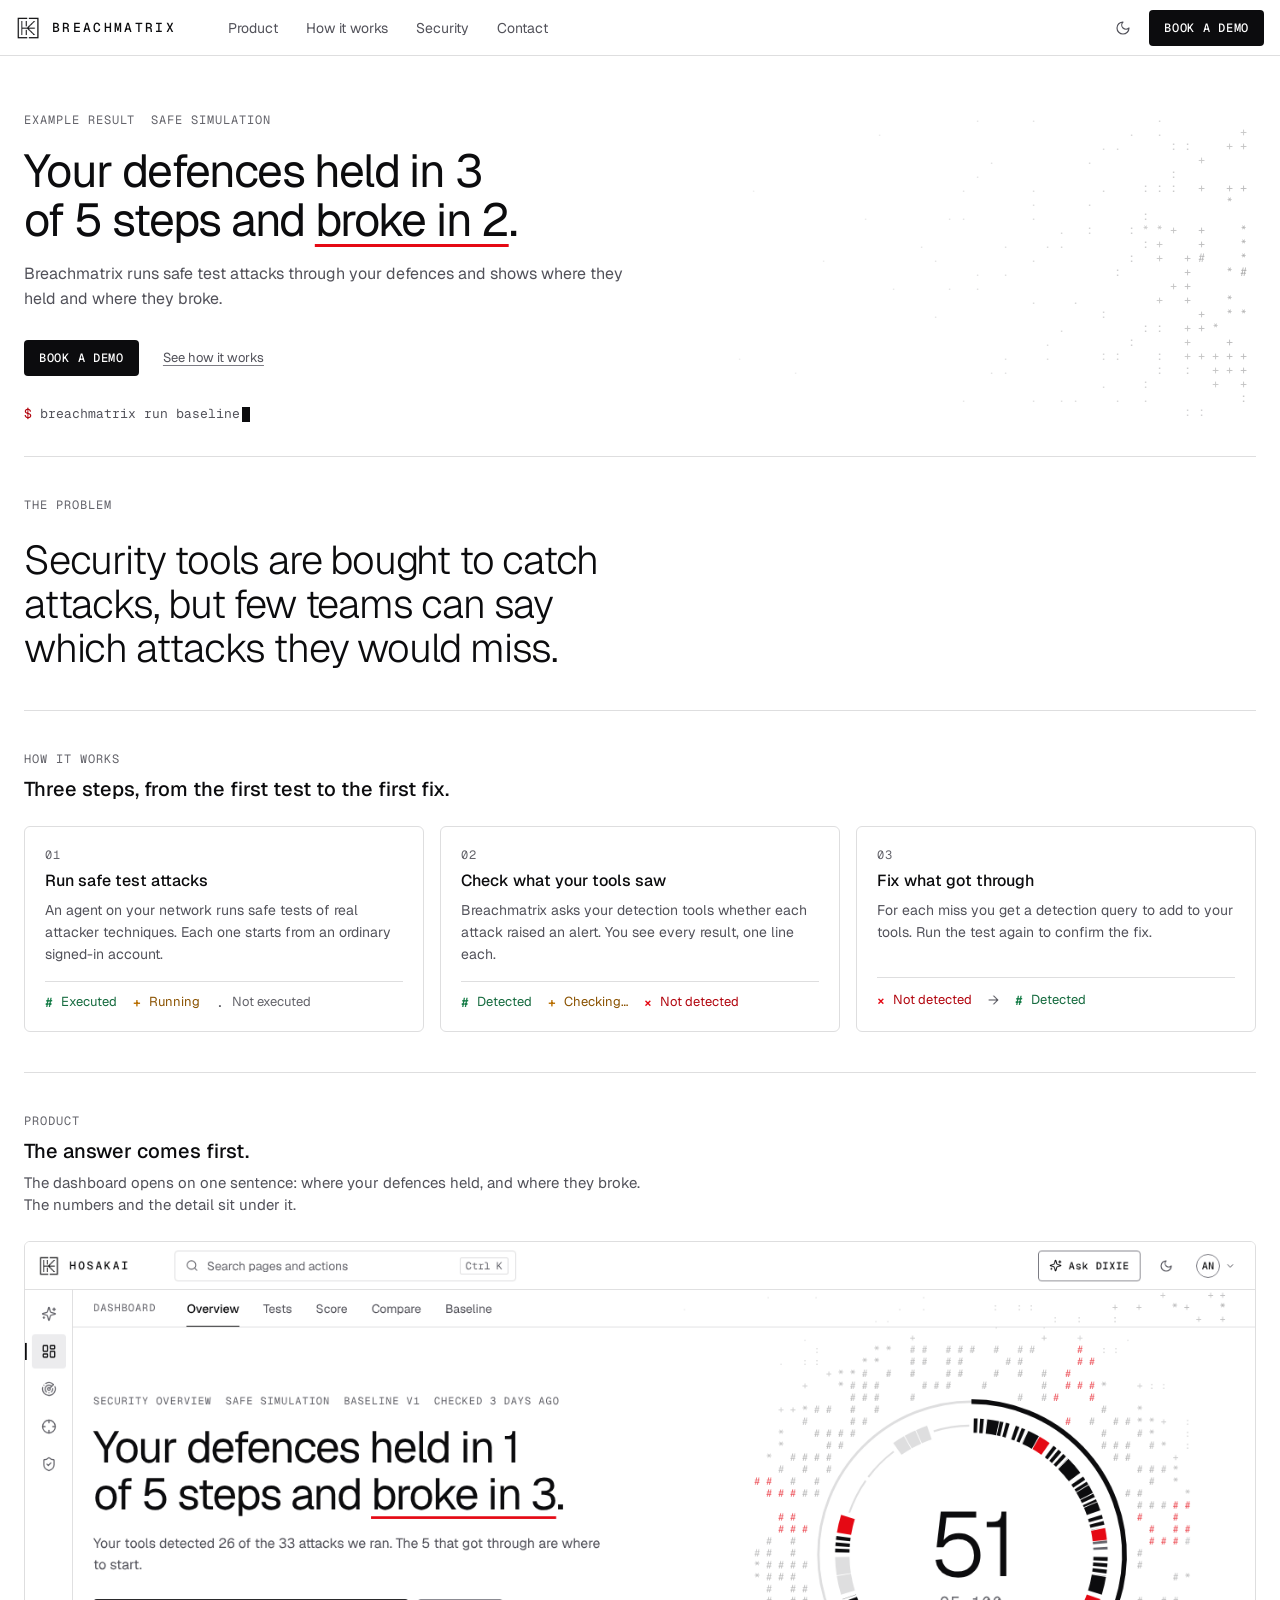
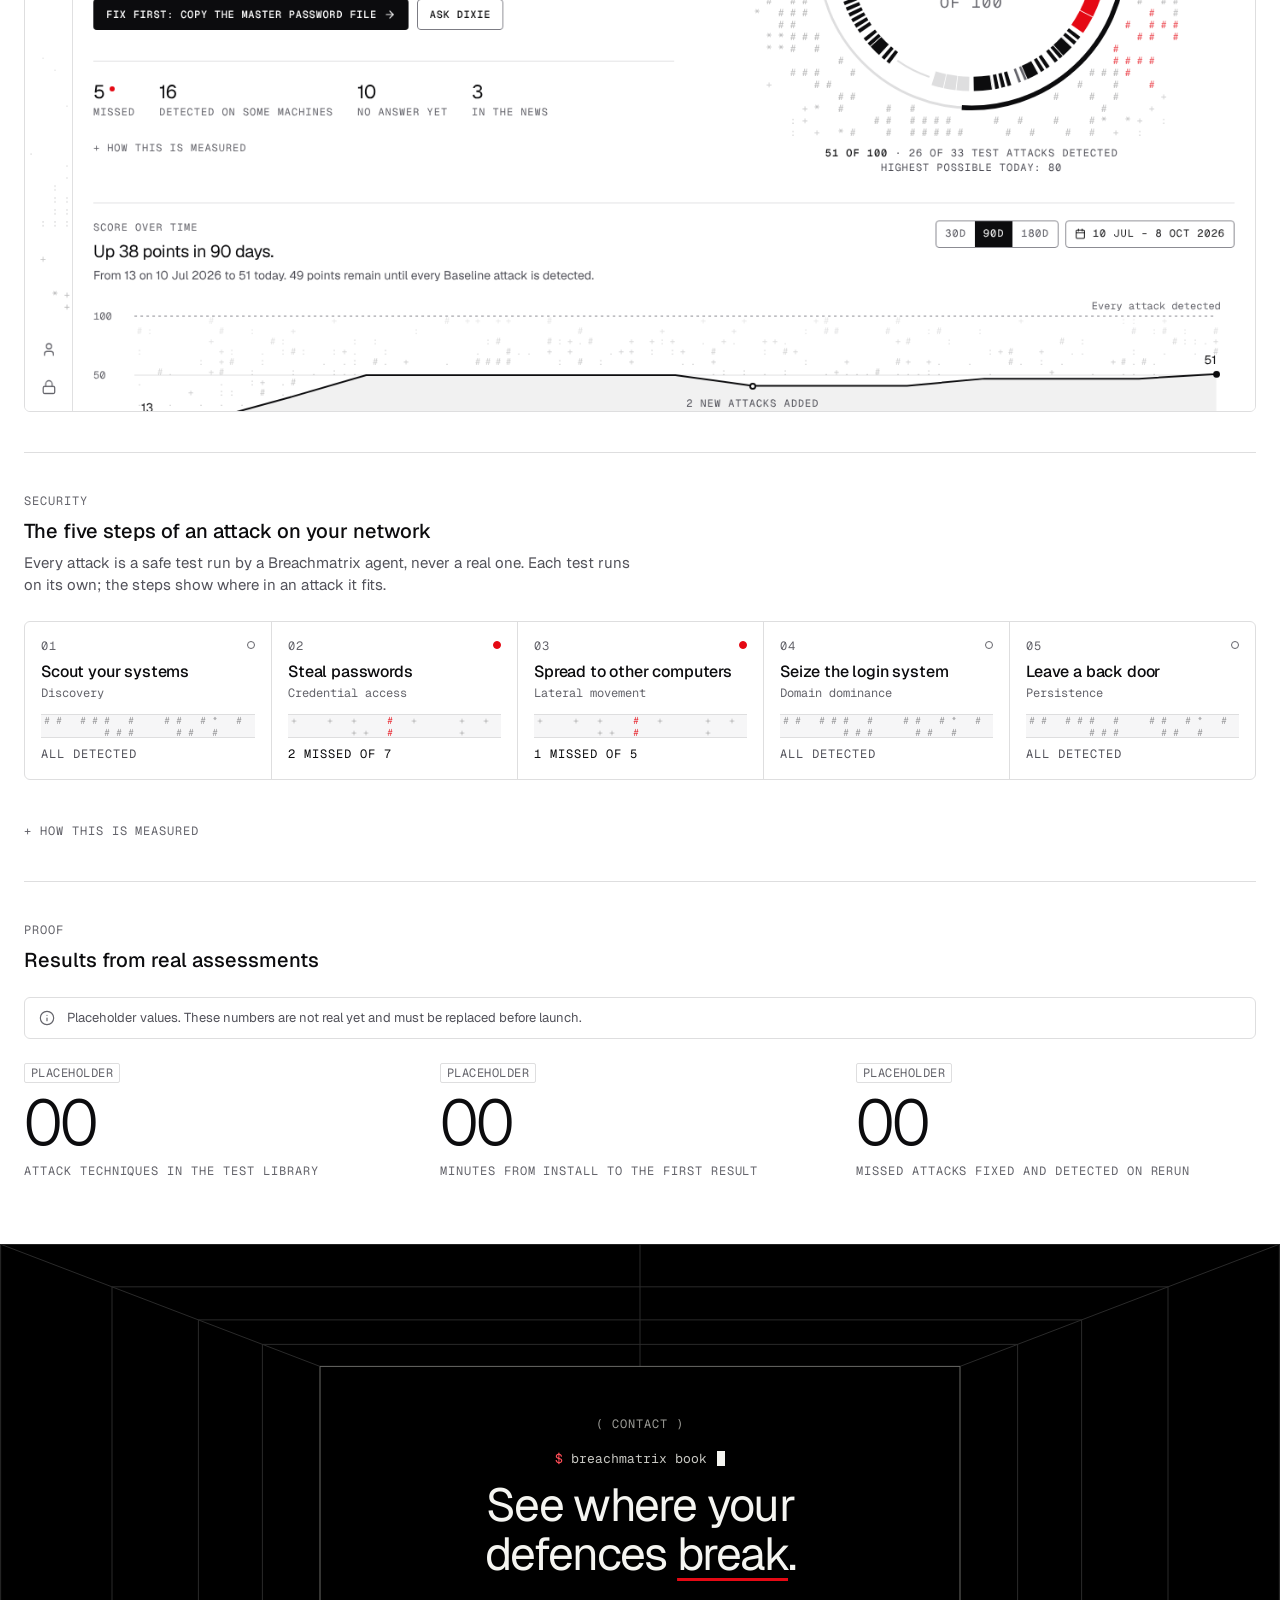
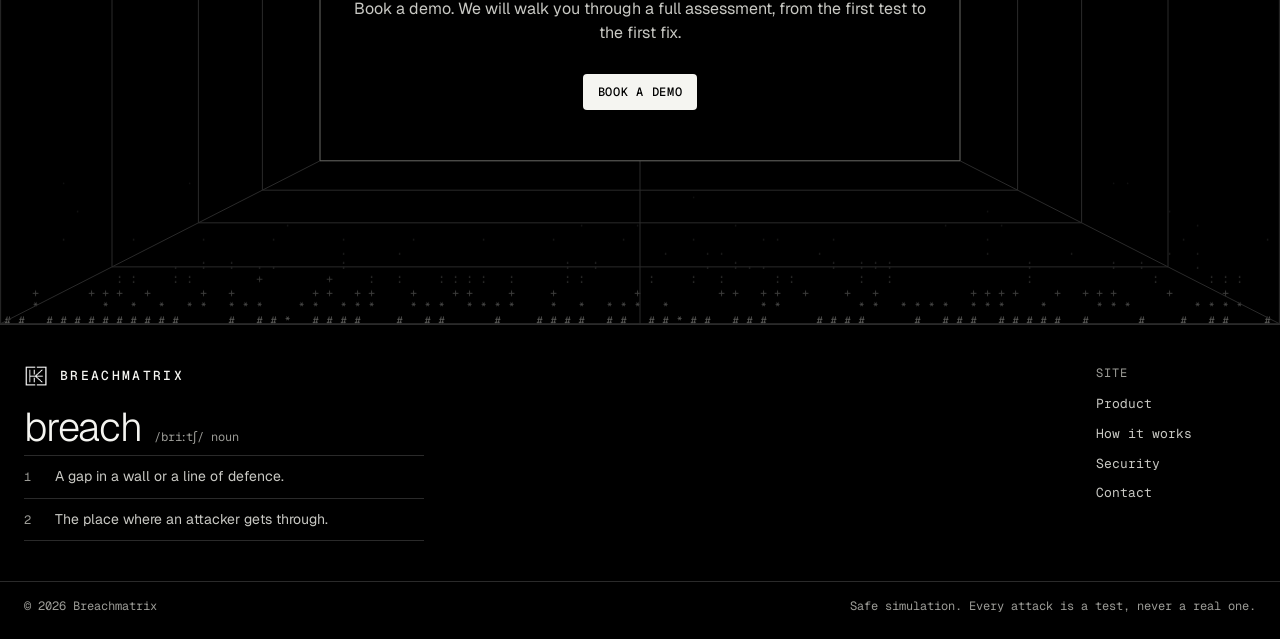
==== site/index.html @ 620729a9 "Rebuild the closing call to action as a corridor scene After memorable.sh: a black closing scene in " ====
<!doctype html>
<!--
  Breachmatrix public home page. Built from the HOSAKAI ice design system
  (.claude/skills/hosakai-ice-design). Every class comes from ./css; the
  public-site glue lives in css/site.css. Run the checker after any change:
    python3 .claude/skills/hosakai-ice-design/scripts/check_design.py site

  Load order: base -> tokens -> components -> shell -> ice-kit -> patterns -> site.
-->
<html lang="en" class="light">
<head>
  <meta charset="utf-8" />
  <meta name="viewport" content="width=device-width, initial-scale=1" />
  <title>Breachmatrix · See where your defences break</title>
  <meta name="description" content="Breachmatrix runs safe test attacks through your defences and shows where they held and where they broke. For security teams and CISOs." />
  <!-- TODO: once the full domain is confirmed, make og:image absolute and add og:url and a canonical link. -->
  <meta property="og:type" content="website" />
  <meta property="og:site_name" content="Breachmatrix" />
  <meta property="og:title" content="Breachmatrix · See where your defences break" />
  <meta property="og:description" content="Safe test attacks through your defences. See where they held and where they broke." />
  <meta property="og:image" content="img/og.png" />
  <meta property="og:image:width" content="1200" />
  <meta property="og:image:height" content="630" />
  <meta property="og:image:alt" content="Your defences held in 3 of 5 steps and broke in 2." />
  <meta name="twitter:card" content="summary_large_image" />
  <link rel="icon" type="image/png" href="brand/hosakai-monogram-black.png" media="(prefers-color-scheme: light)" />
  <link rel="icon" type="image/png" href="brand/hosakai-monogram-white.png" media="(prefers-color-scheme: dark)" />
  <script>
    /* Set the saved theme before first paint, so dark visitors see no flash. */
    try { if (localStorage.getItem("theme-preference") === "dark") document.documentElement.className = "dark"; } catch (e) { /* storage may be blocked */ }
  </script>
  <link rel="preconnect" href="https://fonts.googleapis.com" />
  <link rel="preconnect" href="https://fonts.gstatic.com" crossorigin />
  <link href="https://fonts.googleapis.com/css2?family=Geist:wght@300;400;500;600&family=Geist+Mono:wght@400;500&display=swap" rel="stylesheet" />
  <link rel="stylesheet" href="css/base.css" />
  <link rel="stylesheet" href="css/tokens.css" />
  <link rel="stylesheet" href="css/components.css" />
  <link rel="stylesheet" href="css/shell.css" />
  <link rel="stylesheet" href="css/ice-kit.css" />
  <link rel="stylesheet" href="css/patterns.css" />
  <link rel="stylesheet" href="css/site.css" />
</head>
<body id="top">
<a class="ds-btn ds-btn--secondary site-skip" href="#main">Skip to content</a>

<!-- ── Top bar (56px): monogram, 4 links, theme switch, the one primary button. ── -->
<header class="shell-header site-bar">
  <a href="#top" class="shell-brand" aria-label="Breachmatrix, back to top">
    <img class="site-light" src="brand/hosakai-monogram-black.png" alt="" width="24" height="24" />
    <img class="site-dark" src="brand/hosakai-monogram-white.png" alt="" width="24" height="24" />
    <span class="shell-brand__word">BREACHMATRIX</span>
  </a>
  <nav class="site-nav" aria-label="Main">
    <ul>
      <li><a class="shell-tabs__link" href="#product">Product</a></li>
      <li><a class="shell-tabs__link" href="#how">How it works</a></li>
      <li><a class="shell-tabs__link" href="#security">Security</a></li>
      <li><a class="shell-tabs__link" href="#contact">Contact</a></li>
    </ul>
  </nav>
  <div class="shell-header__spacer"></div>
  <div class="site-bar__end">
    <button type="button" class="shell-icon-btn site-theme" id="theme-toggle" aria-label="Switch to dark theme">
      <i data-lucide="moon" width="16" height="16" stroke-width="1.75"></i>
      <i data-lucide="sun" width="16" height="16" stroke-width="1.75"></i>
    </button>
    <a class="ds-btn ds-btn--primary" href="#contact">Book a demo</a>
  </div>
</header>

<main id="main" class="app-route-stage" tabindex="-1">
<div class="site-page">

  <!-- 1. Hero. Left: eyebrow, the answer, lede, actions, typed prompt. Right: ice in empty space. -->
  <section class="ice-hero" aria-labelledby="hero-title">
    <div>
      <p class="ds-label ice-eyebrow"><span>Example result</span><span>Safe simulation</span></p>
      <h1 class="ice-h1" id="hero-title">Your defences held in 3 of 5 steps and <em>broke in 2</em>.</h1>
      <p class="ice-lede">Breachmatrix runs safe test attacks through your defences and shows where they held and where they broke.</p>
      <div class="ice-actions site-hero__actions">
        <a class="ds-btn ds-btn--primary" href="#contact">Book a demo</a>
        <a class="hk-link" href="#how">See how it works</a>
      </div>
      <p class="site-hero__prompt" data-prompt="breachmatrix run baseline"></p>
    </div>
    <div class="site-hero__ice">
      <canvas aria-hidden="true" class="ice-patch" data-ice="drift" data-ice-amount="0.9"></canvas>
    </div>
  </section>

  <!-- 2. The problem, in one sentence. -->
  <section class="site-section" aria-labelledby="problem-title">
    <p class="ds-label">The problem</p>
    <h2 class="site-display" id="problem-title">Security tools are bought to catch attacks, but few teams can say which attacks they would miss.</h2>
  </section>

  <!-- 3. How it works: three numbered steps, each with a status line in the app's words. -->
  <section class="site-section" id="how" aria-labelledby="how-title">
    <div class="site-section__head">
      <p class="ds-label">How it works</p>
      <h2 class="site-h2" id="how-title">Three steps, from the first test to the first fix.</h2>
    </div>
    <ol class="site-steps">
      <li class="ds-panel site-step">
        <p class="ds-label">01</p>
        <h3 class="site-step__title">Run safe test attacks</h3>
        <p class="site-step__body">An agent on your network runs safe tests of real attacker techniques. Each one starts from an ordinary signed-in account.</p>
        <p class="site-step__status">
          <span class="hk-status is-ok">Executed</span>
          <span class="hk-status is-run is-pulse">Running</span>
          <span class="hk-status is-idle">Not executed</span>
        </p>
      </li>
      <li class="ds-panel site-step">
        <p class="ds-label">02</p>
        <h3 class="site-step__title">Check what your tools saw</h3>
        <p class="site-step__body">Breachmatrix asks your detection tools whether each attack raised an alert. You see every result, one line each.</p>
        <p class="site-step__status">
          <span class="hk-status is-ok">Detected</span>
          <span class="hk-status is-run is-pulse">Checking…</span>
          <span class="hk-status is-bad">Not detected</span>
        </p>
      </li>
      <li class="ds-panel site-step">
        <p class="ds-label">03</p>
        <h3 class="site-step__title">Fix what got through</h3>
        <p class="site-step__body">For each miss you get a detection query to add to your tools. Run the test again to confirm the fix.</p>
        <p class="site-step__status">
          <span class="hk-status is-bad">Not detected</span>
          <span class="site-step__arrow" aria-hidden="true">→</span>
          <span class="ds-sr-only">then, after the fix,</span>
          <span class="hk-status is-ok">Detected</span>
        </p>
      </li>
    </ol>
  </section>

  <!-- 4. The product, in a bordered panel. The screenshot follows the theme. -->
  <section class="site-section" id="product" aria-labelledby="product-title">
    <div class="site-section__head">
      <p class="ds-label">Product</p>
      <h2 class="site-h2" id="product-title">The answer comes first.</h2>
      <p class="site-lede">The dashboard opens on one sentence: where your defences held, and where they broke. The numbers and the detail sit under it.</p>
    </div>
    <figure class="hk-panel site-shot">
      <img class="site-light" src="img/dashboard-light.png" width="1440" height="900" loading="lazy" alt="The Breachmatrix dashboard. It reads: your defences held in 1 of 5 steps and broke in 3. Your tools detected 26 of the 33 attacks we ran. A dial shows a score of 51 of 100." />
      <img class="site-dark" src="img/dashboard-dark.png" width="1440" height="900" loading="lazy" alt="The Breachmatrix dashboard. It reads: your defences held in 1 of 5 steps and broke in 3. Your tools detected 26 of the 33 attacks we ran. A dial shows a score of 51 of 100." />
    </figure>
  </section>

  <!-- 5. The five steps of an attack, each as an ice band: dense where it held, a red gap where it broke. -->
  <section class="site-section" id="security" aria-labelledby="steps-title">
    <div class="site-section__head">
      <p class="ds-label">Security</p>
      <h2 class="site-h2" id="steps-title">The five steps of an attack on your network</h2>
      <p class="site-lede">Every attack is a safe test run by a Breachmatrix agent, never a real one. Each test runs on its own; the steps show where in an attack it fits.</p>
    </div>
    <ol class="ice-steps" aria-label="The five steps of an attack">
      <li class="ice-step">
        <span class="ice-step-n ds-label">01<i aria-hidden="true"></i></span>
        <span class="ice-step-name">Scout your systems</span>
        <span class="ice-step-tech ds-id">Discovery</span>
        <span class="ice-band site-band" aria-hidden="true" data-ice-band="held"><canvas aria-hidden="true" class="ice-patch"></canvas></span>
        <span class="ice-step-state ds-label">All detected</span>
      </li>
      <li class="ice-step is-breach">
        <span class="ice-step-n ds-label">02<i aria-hidden="true"></i></span>
        <span class="ice-step-name">Steal passwords</span>
        <span class="ice-step-tech ds-id">Credential access</span>
        <span class="ice-band site-band" aria-hidden="true" data-ice-band="broken"><canvas aria-hidden="true" class="ice-patch"></canvas></span>
        <span class="ice-step-state ds-label">2 missed of 7</span>
      </li>
      <li class="ice-step is-breach">
        <span class="ice-step-n ds-label">03<i aria-hidden="true"></i></span>
        <span class="ice-step-name">Spread to other computers</span>
        <span class="ice-step-tech ds-id">Lateral movement</span>
        <span class="ice-band site-band" aria-hidden="true" data-ice-band="broken"><canvas aria-hidden="true" class="ice-patch"></canvas></span>
        <span class="ice-step-state ds-label">1 missed of 5</span>
      </li>
      <li class="ice-step">
        <span class="ice-step-n ds-label">04<i aria-hidden="true"></i></span>
        <span class="ice-step-name">Seize the login system</span>
        <span class="ice-step-tech ds-id">Domain dominance</span>
        <span class="ice-band site-band" aria-hidden="true" data-ice-band="held"><canvas aria-hidden="true" class="ice-patch"></canvas></span>
        <span class="ice-step-state ds-label">All detected</span>
      </li>
      <li class="ice-step">
        <span class="ice-step-n ds-label">05<i aria-hidden="true"></i></span>
        <span class="ice-step-name">Leave a back door</span>
        <span class="ice-step-tech ds-id">Persistence</span>
        <span class="ice-band site-band" aria-hidden="true" data-ice-band="held"><canvas aria-hidden="true" class="ice-patch"></canvas></span>
        <span class="ice-step-state ds-label">All detected</span>
      </li>
    </ol>
    <details class="ice-how">
      <summary class="ds-label">How this is measured</summary>
      <p>Each test starts from an ordinary signed-in account, so the question is whether your tools notice an attacker who is already inside. A step holds when every test in it raised an alert. An attacker only needs one unnoticed way through a step.</p>
    </details>
  </section>

  <!-- 6. Proof. PLACEHOLDER values only: replace each with an approved, sourced number before launch. -->
  <section class="site-section" aria-labelledby="proof-title">
    <div class="site-section__head">
      <p class="ds-label">Proof</p>
      <h2 class="site-h2" id="proof-title">Results from real assessments</h2>
    </div>
    <div class="hk-note"><i data-lucide="info" width="16" height="16"></i><span>Placeholder values. These numbers are not real yet and must be replaced before launch.</span></div>
    <div class="site-proof">
      <div class="site-proof__item">
        <span class="hk-tag">PLACEHOLDER</span>
        <p class="site-big">00</p>
        <p class="ds-label">Attack techniques in the test library</p>
      </div>
      <div class="site-proof__item">
        <span class="hk-tag">PLACEHOLDER</span>
        <p class="site-big">00</p>
        <p class="ds-label">Minutes from install to the first result</p>
      </div>
      <div class="site-proof__item">
        <span class="hk-tag">PLACEHOLDER</span>
        <p class="site-big">00</p>
        <p class="ds-label">Missed attacks fixed and detected on rerun</p>
      </div>
    </div>
  </section>

</div>

  <!-- 7. Final call to action: a closing scene, black in both themes (the sign-in brand
       panel's .hk-theme-dark scope). Hairlines draw a corridor to a door; the words sit
       in the door's empty space; ice rises along the floor, never behind text. -->
  <section class="hk-theme-dark site-close" id="contact" aria-labelledby="contact-title">
    <div class="site-close__floor"><canvas aria-hidden="true" class="ice-patch" data-ice="rise" data-ice-amount="1"></canvas></div>
    <svg class="site-close__lines" aria-hidden="true" focusable="false" viewBox="0 0 1000 1000" preserveAspectRatio="none">
      <g class="site-close__walls">
        <rect x="0.5" y="0.5" width="999" height="999" />
        <rect x="87.5" y="63" width="825" height="853" />
        <rect x="155" y="111.6" width="690" height="739.6" />
        <rect x="205" y="147.6" width="590" height="655.6" />
        <line x1="0" y1="0" x2="250" y2="180" />
        <line x1="1000" y1="0" x2="750" y2="180" />
        <line x1="0" y1="1000" x2="250" y2="760" />
        <line x1="1000" y1="1000" x2="750" y2="760" />
        <line x1="500" y1="0" x2="500" y2="180" />
        <line x1="500" y1="760" x2="500" y2="1000" />
      </g>
      <rect class="site-close__door" x="250" y="180" width="500" height="580" />
    </svg>
    <div class="site-close__body">
      <p class="ds-label">( Contact )</p>
      <p class="site-close__prompt" id="close-prompt" data-command="breachmatrix book --demo"></p>
      <h2 class="ice-h1 site-close__title" id="contact-title">See where your defences <em>break</em>.</h2>
      <p class="ice-lede site-close__lede">Book a demo. We will walk you through a full assessment, from the first test to the first fix.</p>
      <div class="ice-actions site-close__actions">
        <!-- TODO: point this at the real booking page or address once it exists. -->
        <a class="ds-btn ds-btn--primary" href="#contact">Book a demo</a>
      </div>
    </div>
  </section>

</main>

<!-- 8. Footer: the closing scene continues, quiet and mono. -->
<footer class="hk-theme-dark site-foot">
  <div class="site-foot__inner">
    <div class="site-foot__brand">
      <p class="site-foot__mark">
        <img src="brand/hosakai-monogram-white.png" alt="" width="24" height="24" />
        <span class="shell-brand__word">BREACHMATRIX</span>
      </p>
      <dl class="site-foot__def">
        <dt><span class="site-foot__word">breach</span> <span class="ds-id">/briːtʃ/ noun</span></dt>
        <dd><span class="ds-id">1</span><span>A gap in a wall or a line of defence.</span></dd>
        <dd><span class="ds-id">2</span><span>The place where an attacker gets through.</span></dd>
      </dl>
    </div>
    <nav class="site-foot__nav" aria-label="Footer">
      <p class="ds-label">Site</p>
      <ul>
        <li><a href="#product">Product</a></li>
        <li><a href="#how">How it works</a></li>
        <li><a href="#security">Security</a></li>
        <li><a href="#contact">Contact</a></li>
      </ul>
    </nav>
  </div>
  <div class="site-foot__base">
    <p class="ds-id">© 2026 Breachmatrix</p>
    <p class="ds-id">Safe simulation. Every attack is a test, never a real one.</p>
  </div>
</footer>

<script src="js/icons.js"></script>
<script src="js/hosakai-ice.js"></script>
<script>
  // The theme switch: one button in the bar, remembered by HosakaiIce.setTheme.
  (function () {
    var root = document.documentElement, btn = document.getElementById("theme-toggle");
    function label() { btn.setAttribute("aria-label", root.classList.contains("dark") ? "Switch to light theme" : "Switch to dark theme"); }
    btn.addEventListener("click", function () {
      HosakaiIce.setTheme(root.classList.contains("dark") ? "light" : "dark"); label();
    });
    label();
  })();

  // The closing prompt types itself once, when it scrolls into view.
  (function () {
    var el = document.getElementById("close-prompt"), cmd = el.getAttribute("data-command");
    if (!window.IntersectionObserver) { HosakaiIce.prompt(el, cmd); return; }
    var seen = new IntersectionObserver(function (e) {
      if (!e[0].isIntersecting) return;
      seen.disconnect(); HosakaiIce.prompt(el, cmd);
    }, { threshold: 1 });
    seen.observe(el);
  })();
</script>
</body>
</html>
---- site/css/base.css ----
/* HOSAKAI base reset. Load FIRST, before tokens.css.
   The app gets these from Tailwind's preflight; a page without Tailwind needs
   this file or it will pick up browser margins, serif buttons and the like. */
*, *::before, *::after { box-sizing: border-box; border: 0 solid var(--border, currentColor); }
html, body { height: 100%; margin: 0; }
html { -webkit-text-size-adjust: 100%; tab-size: 4; }
body { line-height: inherit; -webkit-font-smoothing: antialiased; }
h1, h2, h3, h4, h5, h6, p, figure, blockquote, dl, dd, pre { margin: 0; }
h1, h2, h3, h4, h5, h6 { font-size: inherit; font-weight: inherit; }
ol, ul { margin: 0; padding: 0; list-style: none; }
a { color: inherit; text-decoration: inherit; }
button, input, select, textarea { font: inherit; color: inherit; margin: 0; }
button, [role="button"] { cursor: pointer; background: transparent; }
img, svg, video, canvas { display: block; vertical-align: middle; }
img { max-width: 100%; height: auto; }
table { border-collapse: collapse; text-indent: 0; border-color: inherit; }
[hidden] { display: none !important; }
---- site/css/tokens.css ----
/* HOSAKAI tokens. The one place colours, type, shape, motion and layers are
   set. Values and their contrast checks: docs/redesign/DESIGN_SYSTEM.md.

   The second half maps the older names (--hk-*, --fg1, --critical, the
   shadcn HSL set) onto these, so every screen follows without edits. */

:root,
html.light {
  /* Colour (light) */
  /* Neutrals: the HOSAKAI grey ramp. */
  --bg: #FFFFFF;
  --bg-sunk: #F6F6F7;      /* the frame (rail, tab bar) and wells */
  --well: #F6F6F7;         /* code, output and query boxes inside panels */
  --surface: #FFFFFF;
  --surface-2: #F6F6F7;
  --surface-3: #ECECEE;
  --border: #DEDEDF;
  --border-control: #7C7C84;   /* controls need 3:1; the ramp's #C6C6CA is 1.7:1 */
  --fg-1: #0C0C0E;
  --fg-2: #52525A;
  --fg-3: #64646B;         /* the ramp's #74747C is 3.9:1 on --surface-3 */
  --fg-4: #9D9DA4;         /* disabled only, never for text that must be read */
  --accent: #050506;
  --accent-fg: #FFFFFF;
  --red: #E50914;
  --red-text: #B20710;
  --red-surface: #FBE3E4;
  /* Green and amber: operational states on working pages (assessments, runs,
     agents, admin). Never on the dashboard's detected/missed story. */
  --green: #1A7F4B;
  --green-text: #166B3F;
  --green-surface: #E3F4EA;
  --amber: #B86E00;
  --amber-text: #8A5200;
  --amber-surface: #FBEFD9;
  --focus: #141417;
  --scrim: rgba(12, 12, 14, 0.5);
  --shadow-popup: 0 12px 40px rgba(12, 12, 14, 0.14), 0 2px 6px rgba(12, 12, 14, 0.06);

  /* Type */
  --font-sans: "Geist", system-ui, -apple-system, "Segoe UI", sans-serif;
  --font-mono: "Geist Mono", ui-monospace, "SF Mono", Menlo, Consolas, monospace;
  --font-display: var(--font-sans);
  --font-heading: var(--font-sans);

  /* Shape */
  --r-chip: 2px;
  --r-control: 4px;
  --r-panel: 6px;

  /* Motion */
  --motion-fast: 120ms;
  --motion-base: 200ms;
  --motion-slow: 320ms;
  --ease-out: cubic-bezier(0.16, 1, 0.3, 1);

  /* Layers */
  --z-sticky: 10;
  --z-rail: 20;
  --z-header: 30;
  --z-dixie: 40;
  --z-popover: 50;
  --z-popup: 60;
  --z-toast: 70;

  /* Layout */
  --header-h: 56px;
  --rail-w: 56px;
}

html.dark,
.hk-theme-dark {
  --bg: #000000;
  --bg-sunk: #000000;
  --well: #000000;
  --fg-4: #6A6A66;
  --accent: #F5F5F1;
  --accent-fg: #000000;
  --surface: #0B0B0B;
  --surface-2: #141414;
  --surface-3: #1C1C1C;
  --border: #2A2A2A;
  --border-control: #6A6A66;
  --fg-1: #F5F5F1;
  --fg-2: #C8C8C3;
  --fg-3: #9C9C97;
  --red-text: #FF4D57;
  --red-surface: #3A0B10;
  --green: #3DD68C;
  --green-text: #3DD68C;
  --green-surface: #0B2A1A;
  --amber: #F5A524;
  --amber-text: #F5A524;
  --amber-surface: #2E2108;
  --focus: #F5F5F1;
  --scrim: rgba(0, 0, 0, 0.72);
  --shadow-popup: none;
}

/* ── Older names, mapped ─────────────────────────────────────────────────────
   Success maps to green, warnings and high/medium severity to amber, failure
   to red; blue and slate collapse to neutrals. Page owners swap these for the
   new names as they restyle. */
:root,
html.light,
html.dark,
.hk-theme-dark {
  --hk-font-display: var(--font-sans);
  --hk-font-sans: var(--font-sans);
  --hk-font-mono: var(--font-mono);

  --hk-white: #FFFFFF;
  --hk-black: #000000;
  --hk-bg: var(--bg);
  --hk-bg-sunk: var(--bg);
  --hk-surface: var(--surface);
  --hk-surface-2: var(--surface-2);
  --hk-surface-3: var(--surface-3);
  --hk-border: var(--border);
  --hk-border-strong: var(--border-control);
  --hk-fg1: var(--fg-1);
  --hk-fg2: var(--fg-2);
  --hk-fg3: var(--fg-3);
  --hk-fg4: var(--fg-3);
  --hk-accent: var(--fg-1);
  --hk-accent-fg: var(--bg);
  --hk-secured: var(--green-text);
  --hk-signal: var(--fg-2);
  --hk-critical: var(--red-text);
  --hk-high: var(--amber-text);
  --hk-medium: var(--amber-text);
  --hk-low: var(--fg-3);
  --hk-agent-accent: var(--fg-1);
  --hk-agent-on-accent: var(--bg);
  --hk-focus: var(--focus);

  --hk-r-xs: var(--r-chip);
  --hk-r-sm: var(--r-control);
  --hk-r-md: var(--r-panel);
  --hk-r-lg: var(--r-panel);
  --hk-r-modal: var(--r-panel);
  --hk-r-full: 999px;
  --hk-shadow: none;
  --hk-shadow-md: none;
  --hk-shadow-lg: var(--shadow-popup);

  --bg-sunk: var(--bg);
  --border-hairline: var(--border);
  --border-strong: var(--border-control);
  --fg1: var(--fg-1);
  --fg2: var(--fg-2);
  --fg3: var(--fg-3);
  --fg4: var(--fg-3);
  --accent: var(--fg-1);
  --accent-fg: var(--bg);
  --accent-inv: var(--fg-1);
  --accent-inv-fg: var(--bg);
  --info: var(--fg-3);
  --signal: var(--fg-2);
  --secured: var(--green-text);
  --critical: var(--red-text);
  --high: var(--amber-text);
  --medium: var(--amber-text);
  --low: var(--fg-3);
  --agent-accent: var(--fg-1);
  --agent-on-accent: var(--bg);
  --r-xs: var(--r-chip);
  --r-sm: var(--r-control);
  --r-md: var(--r-panel);
  --r-lg: var(--r-panel);
  --r-modal: var(--r-panel);
  --r-full: 999px;
  --shadow: none;
  --shadow-md: none;
  --shadow-lg: var(--shadow-popup);
  --motion-instant: var(--motion-fast);
}

/* shadcn components (dialogs, toasts, selects) read HSL triples. */
:root,
html.light {
  --background: 0 0% 100%;
  --foreground: 240 8% 5%;
  --card: 0 0% 100%;
  --card-foreground: 240 8% 5%;
  --popover: 0 0% 100%;
  --popover-foreground: 240 8% 5%;
  --primary: 240 4% 2%;
  --primary-foreground: 0 0% 100%;
  --secondary: 240 5% 96%;
  --secondary-foreground: 240 8% 5%;
  --muted: 240 5% 96%;
  --muted-foreground: 240 3% 41%;
  --destructive: 357 92% 47%;
  --destructive-foreground: 0 0% 100%;
  --input: 240 3% 50%;
  --ring: 240 6% 8%;
  --radius: 0.375rem;
}

html.dark {
  --background: 0 0% 0%;
  --foreground: 60 17% 95%;
  --card: 0 0% 4%;
  --card-foreground: 60 17% 95%;
  --popover: 0 0% 11%;
  --popover-foreground: 60 17% 95%;
  --primary: 60 17% 95%;
  --primary-foreground: 0 0% 0%;
  --secondary: 0 0% 8%;
  --secondary-foreground: 60 17% 95%;
  --muted: 0 0% 8%;
  --muted-foreground: 60 2% 60%;
  --destructive: 357 92% 47%;
  --destructive-foreground: 0 0% 100%;
  --input: 60 2% 41%;
  --ring: 60 17% 95%;
}
---- site/css/components.css ----
/* HOSAKAI components (docs/redesign/DESIGN_SYSTEM.md). Pages compose these;
   they don't restyle them. */

body {
  background: var(--bg);
  color: var(--fg-1);
  font: 400 14px/1.55 var(--font-sans);
}

::selection {
  background: var(--fg-1);
  color: var(--bg);
}

/* Scrollbars stay visible so long pages show that they scroll. */
* {
  scrollbar-width: thin;
  scrollbar-color: var(--border-control) transparent;
}

/* ── Type ── */
.ds-label {
  font: 400 12px/1.4 var(--font-mono);
  letter-spacing: 0.08em;
  text-transform: uppercase;
  color: var(--fg-3);
}

.ds-id {
  font: 400 12px/1.4 var(--font-mono);
  font-variant-numeric: tabular-nums;
  color: var(--fg-3);
}

.ds-kbd {
  display: inline-flex;
  align-items: center;
  height: 20px;
  padding: 0 6px;
  border: 1px solid var(--border);
  border-radius: var(--r-chip);
  font: 400 12px/1 var(--font-mono);
  color: var(--fg-3);
  white-space: nowrap;
}

/* ── Buttons ── */
.ds-btn {
  display: inline-flex;
  align-items: center;
  justify-content: center;
  gap: 8px;
  height: 36px;
  padding: 0 14px;
  border: 1px solid transparent;
  border-radius: var(--r-control);
  font: 500 12px/1 var(--font-mono);
  letter-spacing: 0.06em;
  text-transform: uppercase;
  text-decoration: none;
  white-space: nowrap;
  cursor: pointer;
  transition: background var(--motion-fast) ease, border-color var(--motion-fast) ease,
              color var(--motion-fast) ease;
}

.ds-btn--primary {
  background: var(--fg-1);
  color: var(--bg);
}

.ds-btn--primary:hover:not(:disabled) {
  background: var(--fg-2);
}

.ds-btn--secondary {
  border-color: var(--border-control);
  background: transparent;
  color: var(--fg-1);
}

.ds-btn--secondary:hover:not(:disabled) {
  background: var(--surface-2);
}

.ds-btn--danger {
  border-color: var(--red);
  background: var(--red-surface);
  color: var(--fg-1);
}

.ds-btn:disabled {
  opacity: 0.5;
  cursor: not-allowed;
}

/* ── Panel ── */
.ds-panel {
  background: var(--surface);
  border: 1px solid var(--border);
  border-radius: var(--r-panel);
  padding: 20px;
}

/* ── Status pills: word + icon, colour last ── */
.ds-status {
  display: inline-flex;
  align-items: center;
  gap: 6px;
  height: 24px;
  padding: 0 8px;
  border: 1px solid var(--border-control);
  border-radius: var(--r-chip);
  font: 400 12px/1 var(--font-sans);
  color: var(--fg-1);
  white-space: nowrap;
}

.ds-status--partly,
.ds-status--waiting,
.ds-status--failed {
  border-style: dashed;
}

.ds-status--waiting,
.ds-status--failed {
  color: var(--fg-2);
}

.ds-status--missed {
  border-color: var(--red);
  background: var(--red-surface);
}

.ds-status--missed svg {
  color: var(--red);
}

.ds-status--none {
  border-color: transparent;
  color: var(--fg-3);
}

/* ── Tabs ── */
.ds-tabs {
  display: flex;
  gap: 24px;
  border-bottom: 1px solid var(--border);
}

.ds-tab {
  display: inline-flex;
  align-items: center;
  gap: 8px;
  height: 40px;
  margin-bottom: -1px;
  padding: 0;
  border: 0;
  border-bottom: 2px solid transparent;
  background: none;
  font: 500 14px/1 var(--font-sans);
  color: var(--fg-3);
  text-decoration: none;
  cursor: pointer;
}

.ds-tab:hover {
  color: var(--fg-1);
}

.ds-tab[aria-selected="true"],
.ds-tab.is-active {
  border-bottom-color: var(--fg-1);
  color: var(--fg-1);
}

.ds-tab__count {
  font: 400 12px/1 var(--font-mono);
  color: var(--fg-3);
}

/* ── Input ── */
.ds-input {
  height: 36px;
  padding: 0 12px;
  border: 1px solid var(--border-control);
  border-radius: var(--r-control);
  background: var(--surface);
  font: 400 14px/1 var(--font-sans);
  color: var(--fg-1);
}

.ds-input::placeholder {
  color: var(--fg-3);
}

/* ── Popup ── covers the whole app, rail and header included. */
.ds-scrim {
  position: fixed;
  inset: 0;
  z-index: var(--z-popup);
  display: flex;
  align-items: flex-start;
  justify-content: center;
  padding: 12vh 16px 16px;
  background: var(--scrim);
}

.ds-popup {
  display: flex;
  flex-direction: column;
  max-height: 100%;
  overflow: hidden;
  background: var(--surface);
  border: 1px solid var(--border);
  border-radius: var(--r-panel);
  box-shadow: var(--shadow-popup);
}

/* ── Motion: decorative, once, off under reduced motion ── */
@keyframes ds-fade-in {
  from { opacity: 0; }
  to { opacity: 1; }
}

/* Read by screen readers, not shown. */
.ds-sr-only {
  position: absolute;
  width: 1px;
  height: 1px;
  padding: 0;
  margin: -1px;
  overflow: hidden;
  clip: rect(0 0 0 0);
  white-space: nowrap;
  border: 0;
}

/* ── Toasts ──
   Bottom-left, clear of the rail, above everything but never over the header.
   A neutral card; the status is a small square mark on the left. Plain
   messages get a mono "#" in that place, the same mark the ice uses. */
[data-sonner-toaster].ds-toaster {
  z-index: var(--z-toast) !important;
}

[data-sonner-toaster].ds-toaster[data-x-position="left"] {
  left: calc(var(--rail-w) + 16px) !important;
}

.ds-toast {
  display: flex;
  align-items: flex-start;
  gap: 12px;
  width: var(--width);
  padding: 12px 40px 12px 12px;
  border: 1px solid var(--border);
  border-radius: var(--r-panel);
  background: var(--surface);
  color: var(--fg-1);
  box-shadow: var(--shadow-popup);
  font: 400 14px/1.4 var(--font-sans);
}

:root.dark .ds-toast {
  border-color: var(--border-control);
  background: var(--surface-3);
}

/* The mark: a 22px square with the icon, tinted by status. */
.ds-toast__icon {
  display: inline-flex;
  flex: none;
  align-items: center;
  justify-content: center;
  width: 22px;
  height: 22px;
  margin: 0;
  border: 1px solid var(--border-control);
  border-radius: var(--r-control);
  color: var(--fg-1);
}

.ds-toast:not(:has(.ds-toast__icon))::before {
  content: "#";
  display: inline-flex;
  flex: none;
  align-items: center;
  justify-content: center;
  width: 22px;
  height: 22px;
  border: 1px solid var(--border-control);
  border-radius: var(--r-control);
  font: 500 12px/1 var(--font-mono);
  color: var(--fg-2);
}

.ds-toast.is-success .ds-toast__icon { color: var(--green-text); background: var(--green-surface); border-color: transparent; }
.ds-toast.is-warning .ds-toast__icon { color: var(--amber-text); background: var(--amber-surface); border-color: transparent; }
.ds-toast.is-error .ds-toast__icon { color: var(--red-text); background: var(--red-surface); border-color: transparent; }
.ds-toast.is-info .ds-toast__icon { color: var(--fg-1); }

.ds-toast__content {
  display: grid;
  flex: 1;
  gap: 2px;
  min-width: 0;
  padding-top: 1px;
}

.ds-toast__title {
  font-weight: 500;
  color: var(--fg-1);
  overflow-wrap: anywhere;
}

.ds-toast__desc {
  font-size: 13px;
  color: var(--fg-2);
  overflow-wrap: anywhere;
}

.ds-toast__action {
  flex: none;
  align-self: center;
  height: 28px;
  padding: 0 10px;
  font-size: 12px;
}

[data-sonner-toast] [data-close-button].ds-toast__close {
  position: absolute !important;
  top: 10px !important;
  right: 10px !important;
  left: auto !important;
  transform: none !important;
  display: inline-flex;
  align-items: center;
  justify-content: center;
  width: 24px;
  height: 24px;
  padding: 0;
  border: 0;
  border-radius: var(--r-control);
  background: none;
  color: var(--fg-3);
  cursor: pointer;
}

[data-sonner-toast] [data-close-button].ds-toast__close:hover {
  background: var(--surface-2);
  color: var(--fg-1);
}

.ds-toast__close:focus-visible {
  outline: 2px solid var(--fg-1);
  outline-offset: 1px;
}

.ds-toast__close svg {
  width: 14px;
  height: 14px;
}

.ds-toast__spin {
  animation: spin 1s linear infinite;
}

@media (prefers-reduced-motion: reduce) {
  .ds-toast__spin { animation: none; }
  [data-sonner-toast] { transition: none !important; }
}
---- site/css/shell.css ----
/* App shell: header, icon rail, section panel, page area.
   Sizes and layers come from src/styles/tokens.css. */

.shell {
  display: grid;
  grid-template-rows: var(--header-h) minmax(0, 1fr);
  height: 100vh;
  overflow: hidden;
  background: var(--bg);
  color: var(--fg-1);
  font-family: var(--font-sans);
}

/* ── Header ── */
.shell-header {
  position: relative;
  z-index: var(--z-header);
  display: flex;
  align-items: center;
  gap: 12px;
  padding: 0 16px 0 0;
  background: var(--bg);
  border-bottom: 1px solid var(--border);
}

.shell-brand {
  display: flex;
  align-items: center;
  gap: 12px;
  height: 100%;
  padding: 0 16px;
  min-width: var(--rail-w);
  color: var(--fg-1);
  text-decoration: none;
}

.shell-brand img {
  display: block;
  width: 24px;
  height: 24px;
}

.shell-brand__word {
  font: 500 13px/1 var(--font-mono);
  letter-spacing: 0.18em;
}

.shell-search {
  display: flex;
  align-items: center;
  gap: 10px;
  flex: 0 1 400px;
  min-width: 0;
  height: 36px;
  margin-left: 24px;
  padding: 0 8px 0 12px;
  border: 1px solid var(--border);
  border-radius: var(--r-control);
  background: var(--surface);
  color: var(--fg-3);
  font: 400 14px/1 var(--font-sans);
  cursor: pointer;
}

.shell-search:hover {
  border-color: var(--border-control);
  color: var(--fg-2);
}

.shell-search__text {
  flex: 1;
  min-width: 0;
  overflow: hidden;
  text-align: left;
  text-overflow: ellipsis;
  white-space: nowrap;
}

.shell-header__spacer {
  flex: 1;
}

.shell-dixie {
  display: flex;
  align-items: center;
}

.shell-dixie:empty {
  display: none;
}

.shell-icon-btn {
  display: inline-flex;
  align-items: center;
  justify-content: center;
  width: 36px;
  height: 36px;
  padding: 0;
  border: 1px solid transparent;
  border-radius: var(--r-control);
  background: none;
  color: var(--fg-2);
  cursor: pointer;
}

.shell-icon-btn:hover {
  background: var(--surface-2);
  color: var(--fg-1);
}

.shell-icon-btn--sm {
  width: 28px;
  height: 28px;
}

/* ── Profile menu ── */
.profile-menu {
  position: relative;
}

.profile-trigger {
  display: flex;
  align-items: center;
  gap: 6px;
  height: 36px;
  padding: 0 6px 0 4px;
  border: 1px solid transparent;
  border-radius: var(--r-control);
  background: none;
  color: var(--fg-2);
  cursor: pointer;
}

.profile-trigger:hover,
.profile-trigger.is-open {
  background: var(--surface-2);
}

.profile-avatar {
  display: inline-flex;
  align-items: center;
  justify-content: center;
  width: 28px;
  height: 28px;
  border: 1px solid var(--border-control);
  border-radius: 50%;
  font: 500 12px/1 var(--font-mono);
  color: var(--fg-1);
}

.profile-menu__panel {
  position: absolute;
  top: calc(100% + 8px);
  right: 0;
  z-index: var(--z-popover);
  width: 240px;
  padding: 4px;
  background: var(--surface-3);
  border: 1px solid var(--border);
  border-radius: var(--r-panel);
  box-shadow: var(--shadow-popup);
  animation: ds-fade-in var(--motion-fast) ease-out;
}

.profile-menu__header {
  padding: 10px 10px 8px;
}

.profile-menu__name {
  margin: 0;
  font: 500 14px/1.3 var(--font-sans);
  color: var(--fg-1);
  overflow: hidden;
  text-overflow: ellipsis;
  white-space: nowrap;
}

.profile-menu__sub {
  margin: 2px 0 0;
  font: 400 12px/1.4 var(--font-mono);
  color: var(--fg-3);
  overflow: hidden;
  text-overflow: ellipsis;
  white-space: nowrap;
}

/* Menu rows. */
.nx-menu-item {
  display: flex;
  align-items: center;
  gap: 10px;
  width: 100%;
  height: 36px;
  padding: 0 10px;
  border: 0;
  border-radius: var(--r-control);
  background: none;
  color: var(--fg-1);
  font: 400 14px/1 var(--font-sans);
  text-align: left;
  cursor: pointer;
}

.nx-menu-item:hover:not(:disabled),
.nx-menu-item:focus-visible {
  background: var(--surface-2);
}

.nx-menu-item__icon {
  display: inline-flex;
  color: var(--fg-3);
}

.nx-divider {
  height: 1px;
  margin: 4px 0;
  background: var(--border);
}

/* ── Body: rail, panel, page ── */
.shell-body {
  position: relative;
  display: flex;
  min-height: 0;
}

.shell-rail {
  position: relative;
  z-index: var(--z-rail);
  display: flex;
  flex-direction: column;
  justify-content: space-between;
  flex: none;
  width: var(--rail-w);
  padding: 8px 0;
  background: var(--bg-sunk);
  border-right: 1px solid var(--border);
}

.shell-rail__group {
  display: flex;
  flex-direction: column;
  align-items: center;
  gap: 4px;
}

.shell-rail__item {
  position: relative;
  display: flex;
  align-items: center;
  justify-content: center;
  width: 40px;
  height: 40px;
  border-radius: var(--r-control);
  color: var(--fg-3);
  text-decoration: none;
}

.shell-rail__item:hover {
  background: var(--surface-2);
  color: var(--fg-1);
}

.shell-rail__item.is-active {
  background: var(--surface-3);
  color: var(--fg-1);
}

/* The active section's edge mark. */
.shell-rail__item.is-active::before {
  content: "";
  position: absolute;
  left: -8px;
  top: 10px;
  bottom: 10px;
  width: 2px;
  background: var(--fg-1);
}

.shell-rail__tip {
  position: absolute;
  left: calc(100% + 10px);
  top: 50%;
  transform: translateY(-50%);
  z-index: var(--z-popover);
  padding: 6px 8px;
  border: 1px solid var(--border);
  border-radius: var(--r-control);
  background: var(--surface-3);
  color: var(--fg-1);
  font: 400 12px/1 var(--font-sans);
  white-space: nowrap;
  pointer-events: none;
  opacity: 0;
  visibility: hidden;
}

.shell-rail__item:hover .shell-rail__tip,
.shell-rail__item:focus-visible .shell-rail__tip {
  opacity: 1;
  visibility: visible;
}

/* Section tabs: the pages inside the current section, along the top of the page. */
.shell-tabs {
  position: relative;
  display: flex;
  align-items: stretch;
  flex: none;
  gap: 24px;
  height: 44px;
  padding: 0 24px;
  overflow: hidden;
  border-bottom: 1px solid var(--border);
  background: var(--bg-sunk);
}

.shell-tabs__section {
  display: inline-flex;
  align-items: center;
  flex: none;
  color: var(--fg-3);
}

.shell-tabs__list {
  display: flex;
  align-items: stretch;
  gap: 4px;
  min-width: 0;
  margin: 0;
  padding: 0;
  overflow-x: auto;
  list-style: none;
  scrollbar-width: none;
}

.shell-tabs__list::-webkit-scrollbar { display: none; }
.shell-tabs__list li { display: flex; }

.shell-tabs__link {
  position: relative;
  display: inline-flex;
  align-items: center;
  padding: 0 12px;
  color: var(--fg-2);
  font: 400 14px/1 var(--font-sans);
  white-space: nowrap;
  text-decoration: none;
}

.shell-tabs__link:hover { color: var(--fg-1); }
.shell-tabs__link:focus-visible { outline: 2px solid var(--focus); outline-offset: -2px; border-radius: var(--r-control); }

.shell-tabs__link.is-active {
  color: var(--fg-1);
  font-weight: 500;
}

/* The active tab's underline sits on the bar's own line. */
.shell-tabs__link.is-active::after {
  content: "";
  position: absolute;
  left: 12px;
  right: 12px;
  bottom: -1px;
  height: 2px;
  background: var(--fg-1);
}

/* A little ice at the far end of the bar. */
.shell-tabs__ice {
  position: relative;
  flex: 1 1 0;
  min-width: 0;
}

@media (max-width: 720px) {
  .shell-tabs { gap: 12px; padding: 0 12px; }
  .shell-tabs__section { display: none; }
  .shell-tabs__ice { display: none; }
}

.shell-main {
  display: flex;
  flex-direction: column;
  flex: 1;
  min-width: 0;
  overflow: hidden;
  background: var(--bg);
}

.shell-page {
  flex: 1;
  min-height: 0;
  overflow-y: auto;
  overflow-x: hidden;
  padding: 24px;
}

.shell-page > * {
  max-width: 1440px;
  min-width: 0;
  margin-left: auto;
  margin-right: auto;
}

.shell-page--full {
  display: flex;
  flex-direction: column;
  overflow: hidden;
  padding: 0;
}

.shell-page--full > * {
  flex: 1;
  min-height: 0;
  max-width: none;
}

/* Arrival is a fade only. A transform or filter left on this element would
   trap every fixed popup inside the page area (audit bug 1). */
.app-route-stage {
  animation: ds-fade-in var(--motion-base) ease-out;
}

/* ── Ice in the shell: a little on every page ── */
.shell-rail__ice {
  position: relative;
  flex: 1 1 auto;
  min-height: 0;
  margin: 16px 0;
}

/* Motion is decorative: arrivals do not animate for people who ask for less. */
@media (prefers-reduced-motion: reduce) {
  .app-route-stage,
  .profile-menu__panel {
    animation: none;
  }
}
---- site/css/ice-kit.css ----
/* Shared ice. Glyphs take `color`, the accent takes `border-color`. */

.ice-patch {
  position: absolute;
  inset: 0;
  width: 100%;
  height: 100%;
  pointer-events: none;
  color: var(--fg-1);
  border: 0 solid var(--red);
  font-family: var(--font-mono);
}

/* ── Typed prompt ── */
.ice-prompt {
  display: flex;
  align-items: center;
  gap: 8px;
  margin: 0;
  font: 400 13px/20px var(--font-mono);
  color: var(--fg-2);
  white-space: pre;
  overflow: hidden;
}

.ice-prompt__sign {
  color: var(--red-text);
}

.ice-prompt__cursor {
  display: inline-block;
  width: 8px;
  height: 15px;
  margin-left: -6px;
  background: var(--fg-1);
}

.ice-prompt__cursor.is-done {
  animation: ice-blink 1s steps(1) 3 forwards;
}

@keyframes ice-blink {
  0%, 100% { opacity: 1; }
  50% { opacity: 0; }
}

/* ── Empty, loading and error states ── */
.ice-state {
  position: relative;
  display: flex;
  align-items: center;
  justify-content: center;
  min-height: 240px;
  padding: 32px 24px;
  border: 1px solid var(--border);
  border-radius: var(--r-panel, 6px);
  background: var(--surface);
  overflow: hidden;
}

.ice-state.is-compact {
  min-height: 140px;
  padding: 20px;
}

.ice-state__body {
  position: relative;
  display: grid;
  gap: 8px;
  max-width: 460px;
  padding: 16px 20px;
  background: var(--surface);
  box-shadow: 0 0 0 12px var(--surface);
}

.ice-state__title {
  margin: 0;
  font: 500 15px/1.4 var(--font-sans);
  color: var(--fg-1);
}

.ice-state__more {
  font: 400 14px/1.5 var(--font-sans);
  color: var(--fg-2);
}

.ice-state.is-error .ice-prompt__cursor {
  background: var(--red); /* hk-allow: 8px cursor mark */
}

/* ── Page head ── */
.ice-head {
  position: relative;
  display: flex;
  align-items: flex-end;
  justify-content: space-between;
  gap: 24px;
  min-height: 112px;
  padding: 8px 0 24px;
  margin-bottom: 24px;
  border-bottom: 1px solid var(--border);
}

.ice-head__ice {
  left: 35%;
  width: 65%;
}

.ice-head__text {
  position: relative;
  min-width: 0;
  max-width: 680px;
}

.ice-head__eyebrow {
  margin: 0 0 8px;
}

.ice-head__title {
  margin: 0;
  font: 500 28px/1.2 var(--font-sans);
  letter-spacing: -0.01em;
  color: var(--fg-1);
}

.ice-head__lede {
  margin: 8px 0 0;
  font: 400 15px/1.5 var(--font-sans);
  color: var(--fg-2);
}

.ice-head__actions {
  position: relative;
  display: flex;
  flex-wrap: wrap;
  gap: 8px;
  padding: 4px;
  background: var(--bg);
}

@media (max-width: 720px) {
  .ice-head { flex-direction: column; align-items: flex-start; }
  .ice-head__ice { left: 50%; width: 50%; }
}


/* ── Ice marks: status as a symbol of the ice ──
   #  solid: done, detected, healthy        green
   +  forming: running, waiting (cycles)    amber
   ×  broken: missed, failed                red
   .  nothing yet: not run, idle            grey
   Use .ice-mark, or give an existing status class the same glyphs on its
   ::before (as .hk-status does in the design skill's patterns.css). */
.ice-mark {
  display: inline-flex;
  flex: none;
  align-items: center;
  justify-content: center;
  width: 1ch;
  font: 600 13px/1 var(--font-mono);
}

.ice-mark::before { content: "."; color: var(--fg-3); }
.ice-mark.is-ok::before { content: "#"; color: var(--green); }
.ice-mark.is-run::before { content: "+"; color: var(--amber); }
.ice-mark.is-bad::before { content: "×"; color: var(--red); }
.ice-mark.is-live::before { animation: ice-forming 1.4s steps(1) infinite; }

/* The ice forming: thin to solid, over and over, while something is live. */
@keyframes ice-forming {
  0% { content: "."; }
  20% { content: ":"; }
  40% { content: "+"; }
  60% { content: "*"; }
  80% { content: "#"; }
}

/* ── Ice meter ── */
.ice-meter {
  display: inline-flex;
  font: 400 12px/1 var(--font-mono);
  letter-spacing: 0.04em;
  white-space: nowrap;
}

.ice-meter__on { color: var(--fg-1); }
.ice-meter__off { color: var(--fg-3); opacity: 0.7; }
.ice-meter.is-ok .ice-meter__on { color: var(--green); }
.ice-meter.is-run .ice-meter__on { color: var(--amber); }
.ice-meter.is-bad .ice-meter__on { color: var(--red); }

@media (prefers-reduced-motion: reduce) {
  .ice-mark.is-live::before { animation: none; }
}

/* ── Ice band: a strip that shows how a defence held ── */
.ice-band {
  position: relative;
  height: 24px;
  overflow: hidden;
}
---- site/css/patterns.css ----
/* HOSAKAI shared page patterns: status words with ice marks, panels, tables,
   toolbars, tabs, icon buttons, links, pager, popups and form fields.
   An exact copy of the approved Assessments kit (asm-kit.css), renamed asm- to hk-.
   Do not change values here; compose them. */

/* ── Status: an ice mark and a word ── */
.hk-status {
  display: inline-flex;
  align-items: center;
  gap: 8px;
  font: 400 13px/1.3 var(--font-sans);
  color: var(--fg-2);
  white-space: nowrap;
}

/* The mark is an ice symbol (see src/components/ice/ice.css):
   # done, + running (cycles while live), × failed or missed, . not run. */
.hk-status::before {
  content: ".";
  flex: none;
  width: 1ch;
  font: 600 13px/1 var(--font-mono);
  text-align: center;
  color: var(--fg-3);
}

.hk-status.is-ok { color: var(--green-text); }
.hk-status.is-ok::before { content: "#"; color: var(--green); }
.hk-status.is-run { color: var(--amber-text); }
.hk-status.is-run::before { content: "+"; color: var(--amber); }
.hk-status.is-bad { color: var(--red-text); }
.hk-status.is-bad::before { content: "×"; color: var(--red); }
.hk-status.is-idle { color: var(--fg-3); }
.hk-status.is-pulse::before { animation: ice-forming 1.4s steps(1) infinite; }
.hk-status--mono { font: 400 12px/1.3 var(--font-mono); letter-spacing: 0.04em; text-transform: uppercase; }


@media (prefers-reduced-motion: reduce) {
  .hk-status.is-pulse::before { animation: none; }
}

/* ── Panels and tables ── */
.hk-panel {
  min-width: 0;
  background: var(--surface);
  border: 1px solid var(--border);
  border-radius: var(--r-panel);
}

.hk-table-scroll {
  min-width: 0;
  overflow-x: auto;
}

.hk-table {
  width: 100%;
  border-collapse: collapse;
  table-layout: fixed;
}

.hk-table th {
  height: 40px;
  padding: 0 16px;
  border-bottom: 1px solid var(--border);
  background: var(--surface);
  text-align: left;
  font: 400 12px/1.4 var(--font-mono);
  letter-spacing: 0.08em;
  text-transform: uppercase;
  color: var(--fg-3);
  white-space: nowrap;
}

.hk-table td {
  height: 56px;
  padding: 10px 16px;
  border-bottom: 1px solid var(--border);
  vertical-align: middle;
  font: 400 13px/1.45 var(--font-sans);
  color: var(--fg-2);
  min-width: 0;
}

.hk-table tbody tr:last-child td { border-bottom: 0; }
.hk-table tr.is-clickable { cursor: pointer; }
.hk-table tr.is-clickable:hover td,
.hk-table tr.is-clickable:focus-visible td { background: var(--surface-2); }
.hk-table tr.is-clickable:focus-visible { outline: 2px solid var(--focus); outline-offset: -2px; }

.hk-num {
  font: 400 13px/1.4 var(--font-mono);
  font-variant-numeric: tabular-nums;
  color: var(--fg-2);
}

.hk-cell-title {
  display: block;
  font: 500 14px/1.35 var(--font-sans);
  color: var(--fg-1);
  overflow-wrap: anywhere;
}

.hk-cell-sub {
  display: block;
  margin-top: 2px;
  font: 400 12px/1.4 var(--font-mono);
  color: var(--fg-3);
  overflow: hidden;
  text-overflow: ellipsis;
  white-space: nowrap;
}

/* ── Toolbar: title, count, search ── */
.hk-toolbar {
  display: flex;
  flex-wrap: wrap;
  align-items: center;
  gap: 12px 16px;
  margin-bottom: 12px;
}

.hk-toolbar__title {
  margin: 0;
  font: 500 16px/1.3 var(--font-sans);
  color: var(--fg-1);
}

.hk-toolbar__count {
  margin-left: 6px;
  font: 400 13px/1 var(--font-mono);
  color: var(--fg-3);
}

.hk-toolbar__spacer { flex: 1; }

.hk-search {
  position: relative;
  display: flex;
  align-items: center;
  width: 280px;
  max-width: 100%;
}

.hk-search > svg {
  position: absolute;
  left: 12px;
  color: var(--fg-3);
  pointer-events: none;
}

.hk-search .ds-input {
  width: 100%;
  padding-left: 36px;
}

.ds-input:focus-visible,
.hk-search .ds-input:focus {
  outline: 2px solid var(--focus);
  outline-offset: 1px;
}

.hk-tabs {
  margin-bottom: 16px;
  overflow-x: auto;
  scrollbar-width: none;
}

.hk-tabs .ds-tab { flex: none; }
.hk-tabs .ds-tab:focus-visible { outline: 2px solid var(--focus); outline-offset: 2px; }

/* ── Buttons ── */
.hk-icon-btn {
  flex: none;
  display: inline-grid;
  place-items: center;
  width: 32px;
  height: 32px;
  padding: 0;
  border: 1px solid transparent;
  border-radius: var(--r-control);
  background: transparent;
  color: var(--fg-3);
  cursor: pointer;
}

.hk-icon-btn:hover:not(:disabled) { border-color: var(--border); background: var(--surface-2); color: var(--fg-1); }
.hk-icon-btn:focus-visible { outline: 2px solid var(--focus); outline-offset: 1px; }
.hk-icon-btn:disabled { opacity: 0.4; cursor: not-allowed; }
.hk-icon-btn.is-danger:hover:not(:disabled) { color: var(--red-text); border-color: var(--red); background: var(--red-surface); }

.ds-btn:focus-visible { outline: 2px solid var(--focus); outline-offset: 2px; }
.ds-btn--sm { height: 30px; padding: 0 10px; }

.hk-link {
  display: inline-flex;
  align-items: center;
  gap: 6px;
  padding: 0;
  border: 0;
  background: none;
  font: 400 13px/1.4 var(--font-sans);
  color: var(--fg-2);
  text-decoration: underline;
  text-underline-offset: 3px;
  text-decoration-color: var(--border-control);
  cursor: pointer;
}

.hk-link:hover { color: var(--fg-1); text-decoration-color: var(--fg-1); }
.hk-link:focus-visible { outline: 2px solid var(--focus); outline-offset: 2px; }

/* ── Inline notices ── */
.hk-note {
  display: flex;
  align-items: center;
  gap: 12px;
  padding: 10px 14px;
  border: 1px solid var(--border);
  border-radius: var(--r-panel);
  background: var(--surface);
  font: 400 13px/1.5 var(--font-sans);
  color: var(--fg-2);
}

.hk-note > svg { flex: none; color: var(--fg-3); }
.hk-note > span { flex: 1; min-width: 0; }
.hk-note.is-error { border-color: var(--red); background: var(--red-surface); color: var(--fg-1); }
.hk-note.is-error > svg { color: var(--red); }
.hk-note.is-warn { border-color: var(--amber); background: var(--amber-surface); color: var(--fg-1); }
.hk-note.is-warn > svg { color: var(--amber); }

/* ── Pager ── */
.hk-pager {
  display: flex;
  flex-wrap: wrap;
  align-items: center;
  justify-content: space-between;
  gap: 12px;
  padding: 12px 16px;
  border-top: 1px solid var(--border);
  font: 400 12px/1.4 var(--font-mono);
  color: var(--fg-3);
}

.hk-pager__controls { display: flex; align-items: center; gap: 12px; }
.hk-pager__btns { display: flex; align-items: center; gap: 4px; }

.hk-pager select {
  height: 30px;
  padding: 0 8px;
  border: 1px solid var(--border-control);
  border-radius: var(--r-control);
  background: var(--surface);
  font: 400 12px/1 var(--font-mono);
  color: var(--fg-1);
  cursor: pointer;
}

.hk-pager button,
.hk-pager__page {
  display: inline-grid;
  place-items: center;
  min-width: 30px;
  height: 30px;
  padding: 0 6px;
  border: 1px solid var(--border);
  border-radius: var(--r-control);
  background: var(--surface);
  font: 400 12px/1 var(--font-mono);
  color: var(--fg-2);
  cursor: pointer;
}

.hk-pager button:hover:not(:disabled) { background: var(--surface-2); color: var(--fg-1); }
.hk-pager button:disabled { opacity: 0.4; cursor: not-allowed; }
.hk-pager button:focus-visible,
.hk-pager select:focus-visible { outline: 2px solid var(--focus); outline-offset: 1px; }
.hk-pager__page { border-color: var(--fg-1); color: var(--fg-1); cursor: default; }

/* ── Popups ── */
.hk-scrim {
  align-items: center;
  padding: 24px 16px;
  animation: ds-fade-in var(--motion-slow) ease;
}

.hk-pop {
  max-height: min(860px, 100%);
}

.hk-pop:focus { outline: none; }

.hk-pop__head {
  flex: none;
  display: flex;
  align-items: flex-start;
  gap: 12px;
  padding: 16px 16px 16px 20px;
  border-bottom: 1px solid var(--border);
}

.hk-pop__icon {
  flex: none;
  display: grid;
  place-items: center;
  width: 32px;
  height: 32px;
  border: 1px solid var(--border);
  border-radius: var(--r-control);
  color: var(--fg-2);
}

.hk-pop__icon.is-danger { border-color: var(--red); background: var(--red-surface); color: var(--red); }

.hk-pop__titles { flex: 1; min-width: 0; padding-top: 4px; }

.hk-pop__title {
  margin: 0;
  font: 500 16px/1.35 var(--font-sans);
  color: var(--fg-1);
  overflow-wrap: anywhere;
}

.hk-pop__sub {
  margin: 4px 0 0;
  font: 400 12px/1.4 var(--font-mono);
  color: var(--fg-3);
}

.hk-pop__body {
  flex: 1 1 auto;
  min-height: 0;
  overflow-y: auto;
  padding: 20px;
  display: flex;
  flex-direction: column;
  gap: 16px;
  font: 400 14px/1.55 var(--font-sans);
  color: var(--fg-2);
}

.hk-pop__body > p { margin: 0; }
.hk-pop__body strong { font-weight: 500; color: var(--fg-1); }

.hk-pop__foot {
  flex: none;
  display: flex;
  flex-wrap: wrap;
  align-items: center;
  justify-content: flex-end;
  gap: 8px;
  padding: 12px 20px;
  border-top: 1px solid var(--border);
}

.hk-pop__foot-note {
  flex: 1;
  min-width: 0;
  font: 400 12px/1.4 var(--font-mono);
  color: var(--fg-3);
}

/* ── Form fields ── */
.hk-field { display: grid; gap: 6px; min-width: 0; }

.hk-field__label {
  display: flex;
  flex-wrap: wrap;
  align-items: baseline;
  gap: 8px;
}

.hk-field__hint {
  font: 400 12px/1.4 var(--font-sans);
  color: var(--fg-3);
}

.hk-field .ds-input,
.hk-field select.ds-input,
.hk-field textarea.ds-input { width: 100%; box-sizing: border-box; }

.hk-field textarea.ds-input {
  height: auto;
  min-height: 84px;
  padding: 10px 12px;
  font: 400 13px/1.5 var(--font-mono);
  resize: vertical;
}

.hk-field select.ds-input { cursor: pointer; }
.hk-field .ds-input:focus { outline: 2px solid var(--focus); outline-offset: 1px; }

.hk-error-text {
  margin: 0;
  font: 400 13px/1.45 var(--font-sans);
  color: var(--red-text);
}

/* ── Chips used as filters ── */
.hk-chips { display: flex; flex-wrap: wrap; gap: 6px; }

.hk-chip {
  height: 28px;
  padding: 0 10px;
  border: 1px solid var(--border-control);
  border-radius: var(--r-chip);
  background: transparent;
  font: 400 12px/1 var(--font-mono);
  letter-spacing: 0.04em;
  color: var(--fg-2);
  cursor: pointer;
}

.hk-chip:hover { color: var(--fg-1); background: var(--surface-2); }
.hk-chip[aria-pressed="true"] { border-color: var(--fg-1); background: var(--fg-1); color: var(--bg); }
.hk-chip:focus-visible { outline: 2px solid var(--focus); outline-offset: 2px; }

.hk-tag {
  display: inline-flex;
  align-items: center;
  height: 20px;
  padding: 0 6px;
  border: 1px solid var(--border);
  border-radius: var(--r-chip);
  font: 400 12px/1 var(--font-mono);
  letter-spacing: 0.04em;
  color: var(--fg-3);
  white-space: nowrap;
}

/* ── Toasts without a library (HosakaiIce.toast). Same card as the React
   toaster (components.css .ds-toast); this only adds the stack. ── */
.hk-toasts {
  position: fixed;
  left: calc(var(--rail-w) + 16px);
  bottom: 16px;
  z-index: var(--z-toast);
  display: flex;
  flex-direction: column;
  gap: 8px;
  width: min(356px, calc(100vw - var(--rail-w) - 32px));
}

.hk-toast {
  position: relative;
  width: 100%;
  animation: ds-fade-in var(--motion-base) ease;
}

.hk-toast__close {
  position: absolute;
  top: 10px;
  right: 10px;
  display: inline-grid;
  place-items: center;
  width: 24px;
  height: 24px;
  border-radius: var(--r-control);
  color: var(--fg-3);
}

.hk-toast__close:hover { background: var(--surface-2); color: var(--fg-1); }
.hk-toast__close:focus-visible { outline: 2px solid var(--focus); outline-offset: 1px; }

@media (prefers-reduced-motion: reduce) {
  .hk-toast { animation: none; }
}
---- site/css/site.css ----
/* Breachmatrix public site. Load LAST, after patterns.css.

   Two parts:
   1. The dashboard hero and five-step strip, copied as they are from the
      design skill's assets/react/dashboard-hero.css (the same rules, minus
      the dial, the facts and the timeline, which this page does not use).
   2. Public-site glue: the sticky bar, page width, sections and footer.
      Everything here composes tokens from tokens.css and sizes from the type
      scale; nothing new is introduced. */

/* ── 1. Copied: dashboard hero ── */
.ice-hero {
  display: grid;
  grid-template-columns: minmax(0, 1.05fr) minmax(0, 0.95fr);
  align-items: center;
  gap: 40px;
  padding: 32px 0 32px;
}

.ice-eyebrow {
  display: flex;
  flex-wrap: wrap;
  gap: 8px 16px;
  margin: 0;
}

.ice-h1 {
  margin: 18px 0 0;
  font: 400 clamp(32px, 3.6vw, 54px)/1.06 var(--font-sans);
  letter-spacing: -0.035em;
  color: var(--fg-1);
  text-wrap: balance;
  outline: none;
}

.ice-h1 em {
  font-style: normal;
  text-decoration: underline 3px var(--red);
  text-underline-offset: 8px;
  text-decoration-skip-ink: none;
}

.ice-lede {
  max-width: 56ch;
  margin: 18px 0 0;
  font: 400 16px/1.55 var(--font-sans);
  color: var(--fg-2);
  text-wrap: pretty;
}

.ice-actions {
  display: flex;
  flex-wrap: wrap;
  gap: 10px;
  margin-top: 28px;
}

.ice-how {
  margin-top: 16px;
  color: var(--fg-2);
}

.ice-how > summary {
  display: inline-flex;
  align-items: center;
  gap: 8px;
  cursor: pointer;
  list-style: none;
  color: var(--fg-3);
}

.ice-how > summary::-webkit-details-marker { display: none; }
.ice-how > summary::before { content: "+"; font-family: var(--font-mono); }
.ice-how[open] > summary::before { content: "−"; }
.ice-how > summary:hover { color: var(--fg-1); }
.ice-how > summary:focus-visible { outline: 2px solid var(--focus); outline-offset: 2px; }

.ice-how > p {
  max-width: 62ch;
  margin: 8px 0 0;
  font: 400 14px/1.55 var(--font-sans);
}

/* The five steps. Here they are a read-only strip, so the button-only rules
   (cursor, hover, is-current) are left out. */
.ice-steps {
  display: grid;
  grid-auto-columns: minmax(0, 1fr);
  grid-auto-flow: column;
  border: 1px solid var(--border);
  border-radius: var(--r-panel);
  background: var(--surface);
}

.ice-step {
  display: grid;
  align-content: start;
  gap: 8px;
  padding: 16px;
  border: 0;
  border-left: 1px solid var(--border);
  background: none;
  color: var(--fg-1);
  text-align: left;
}

.ice-step:first-child { border-left: 0; }

.ice-step-n {
  display: flex;
  justify-content: space-between;
}

.ice-step-n i {
  width: 8px;
  height: 8px;
  margin-top: 3px;
  border: 1px solid var(--fg-3);
  border-radius: 50%;
}

.ice-step.is-breach .ice-step-n i {
  border-color: var(--red);
  background: var(--red); /* hk-allow: small mark */
}

.ice-step-name {
  font: 500 16px/1.3 var(--font-sans);
  letter-spacing: -0.01em;
}

.ice-step-tech {
  margin-top: -6px;
}

.ice-step-state { color: var(--fg-2); }
.ice-step.is-breach .ice-step-state { color: var(--fg-1); }

@media (max-width: 1100px) {
  .ice-hero { gap: 24px; }
  .ice-step { padding: 14px 12px; }
}

/* ── 2. Public-site glue ── */

html { scroll-padding-top: var(--header-h); }

/* Skip link: off screen until it has focus. */
.site-skip {
  position: absolute;
  top: 8px;
  left: 8px;
  z-index: var(--z-popover);
  background: var(--bg);
}

.site-skip:not(:focus) {
  clip: rect(0 0 0 0);
  overflow: hidden;
  width: 1px;
  height: 1px;
  padding: 0;
  border: 0;
}

/* The bar: the app header (shell.css), made sticky. No search, no rail. */
.site-bar {
  position: sticky;
  top: 0;
  height: var(--header-h);
  gap: 24px;
}

.site-bar .shell-brand:focus-visible,
.site-bar .shell-icon-btn:focus-visible {
  outline: 2px solid var(--focus);
  outline-offset: -2px;
  border-radius: var(--r-control);
}

.site-nav {
  display: flex;
  align-self: stretch;
}

.site-nav ul {
  display: flex;
  align-items: stretch;
  gap: 4px;
}

.site-nav li { display: flex; }

.site-bar__end {
  display: flex;
  align-items: center;
  gap: 8px;
}

/* One icon per theme: the moon offers dark, the sun offers light. */
html.dark .site-theme .lucide-moon,
html:not(.dark) .site-theme .lucide-sun,
html.dark .site-light,
html:not(.dark) .site-dark { display: none; }

/* Page width and padding: the page area's numbers from typography-layout.md. */
.site-page {
  max-width: 1440px;
  margin: 0 auto;
  padding: 24px;
}

.site-section {
  display: grid;
  gap: 24px;
  padding: 40px 0;
  border-top: 1px solid var(--border);
}

main:focus { outline: none; }

.site-section__head {
  display: grid;
  gap: 8px;
}

.site-h2 {
  font: 500 20px/1.3 var(--font-sans);
  color: var(--fg-1);
  text-wrap: balance;
}

.site-lede {
  max-width: 62ch;
  font: 400 15px/1.5 var(--font-sans);
  color: var(--fg-2);
  text-wrap: pretty;
}

/* Hero: the right column is empty space, filled with ice. */
.site-hero__actions { align-items: center; gap: 24px; }
.site-hero__prompt { margin-top: 28px; }

.site-hero__ice {
  position: relative;
  align-self: stretch;
  min-height: 240px;
}

/* The problem: one sentence at the display size (sign-in headline). */
.site-display {
  max-width: 32ch;
  font: 300 40px/1.1 var(--font-sans);
  letter-spacing: -0.03em;
  color: var(--fg-1);
  text-wrap: balance;
}

/* How it works: three panels, each ending in a status line. */
.site-steps {
  display: grid;
  grid-template-columns: repeat(3, minmax(0, 1fr));
  gap: 16px;
}

.site-step {
  display: grid;
  grid-template-rows: auto auto 1fr auto;
  gap: 8px;
}

.site-step__title {
  font: 500 16px/1.3 var(--font-sans);
  color: var(--fg-1);
}

.site-step__body {
  max-width: 56ch;
  color: var(--fg-2);
}

.site-step__status {
  display: flex;
  flex-wrap: wrap;
  align-items: center;
  gap: 8px 16px;
  margin-top: 8px;
  padding-top: 12px;
  border-top: 1px solid var(--border);
}

.site-step__arrow { color: var(--fg-3); }

/* Product screenshot: a plain panel, the image fills it. */
.site-shot {
  margin: 0;
  overflow: hidden;
}

.site-shot img { width: 100%; }

/* The five steps: each step carries an ice band, styled as the result
   sheet's band (.rdm-band): a hairline and the --well ground. */
.site-band {
  margin-top: 4px;
  border-top: 1px solid var(--border);
  border-bottom: 1px solid var(--border);
  background: var(--well);
}

/* Proof: big single metrics. */
.site-proof {
  display: grid;
  grid-template-columns: repeat(3, minmax(0, 1fr));
  gap: 16px;
}

.site-proof__item {
  display: grid;
  align-content: start;
  justify-items: start;
  gap: 8px;
}

.site-big {
  font: 300 64px/1 var(--font-sans);
  letter-spacing: -0.03em;
  font-variant-numeric: tabular-nums;
  color: var(--fg-1);
}

/* Final call to action: a closing scene, after memorable.sh. Black in both
   themes through .hk-theme-dark (tokens.css), as the sign-in brand panel is.
   The corridor is 1px hairlines; the door is the empty space the words sit in. */
.site-close {
  position: relative;
  min-height: 680px;
  overflow: hidden;
  background: var(--bg);
  color: var(--fg-1);
}

.site-close__lines {
  position: absolute;
  inset: 0;
  width: 100%;
  height: 100%;
  fill: none;
  pointer-events: none;
}

.site-close__lines * { vector-effect: non-scaling-stroke; }
.site-close__walls { stroke: var(--border); stroke-width: 1; }
.site-close__door { stroke: var(--border-control); stroke-width: 1; }

/* The floor: ice rising under the door, thick at the bottom edge. */
.site-close__floor {
  position: absolute;
  left: 0;
  right: 0;
  bottom: 0;
  height: 24%;
}

/* The door: x 25–75%, y 18–76% of the scene, matching the SVG. */
.site-close__body {
  position: absolute;
  top: 18%;
  bottom: 24%;
  left: 25%;
  right: 25%;
  display: flex;
  flex-direction: column;
  align-items: center;
  justify-content: center;
  padding: 24px;
  text-align: center;
}

.site-close__prompt {
  min-height: 20px;
  margin-top: 16px;
}

.site-close .ice-prompt { justify-content: center; }
.site-close__title { margin-top: 12px; }
.site-close__lede { margin-left: auto; margin-right: auto; }
.site-close__actions { justify-content: center; }

/* Footer: the closing scene continues, quiet and mono. */
.site-foot {
  background: var(--bg);
  color: var(--fg-1);
  border-top: 1px solid var(--border);
}

.site-foot__inner,
.site-foot__base {
  max-width: 1440px;
  margin: 0 auto;
  padding: 40px 24px;
}

.site-foot__inner {
  display: flex;
  flex-wrap: wrap;
  justify-content: space-between;
  gap: 40px;
}

.site-foot__brand {
  display: grid;
  gap: 20px;
  width: min(100%, 400px);
}

.site-foot__mark {
  display: flex;
  align-items: center;
  gap: 12px;
}

.site-foot__def dt {
  display: flex;
  align-items: baseline;
  gap: 12px;
  padding-bottom: 8px;
  border-bottom: 1px solid var(--border);
}

.site-foot__word {
  font: 300 40px/1 var(--font-sans);
  letter-spacing: -0.03em;
}

.site-foot__def dd {
  display: flex;
  align-items: baseline;
  gap: 24px;
  margin: 0;
  padding: 10px 0;
  border-bottom: 1px solid var(--border);
  font: 400 14px/1.55 var(--font-sans);
  color: var(--fg-2);
}

.site-foot__nav {
  display: grid;
  align-content: start;
  gap: 12px;
  min-width: 160px;
}

.site-foot__nav ul {
  display: grid;
  gap: 8px;
}

.site-foot__nav a {
  font: 400 13px/1.4 var(--font-mono);
  color: var(--fg-2);
}

.site-foot__nav a:hover { color: var(--fg-1); }

.site-foot__nav a:focus-visible {
  outline: 2px solid var(--focus);
  outline-offset: 2px;
  border-radius: var(--r-chip);
}

.site-foot__base {
  display: flex;
  flex-wrap: wrap;
  justify-content: space-between;
  gap: 8px 24px;
  padding-top: 16px;
  padding-bottom: 24px;
  border-top: 1px solid var(--border);
}

/* ── Breakpoints (typography-layout.md) ── */
@media (max-width: 1024px) {
  .site-nav .shell-tabs__link { padding: 0 8px; }
}

@media (max-width: 980px) {
  .site-steps,
  .site-proof { grid-template-columns: minmax(0, 1fr); }
  .ice-steps { grid-auto-flow: row; }
  .ice-step { border-left: 0; border-top: 1px solid var(--border); }
  .ice-step:first-child { border-top: 0; }
}

@media (max-width: 760px) {
  .site-page { padding: 16px; }
  .site-bar { gap: 12px; }
  .site-nav { display: none; }
  .ice-hero { grid-template-columns: minmax(0, 1fr); }
  .site-hero__ice { min-height: 140px; }
  .site-display { font-size: 32px; }
  .site-close { min-height: 0; border-top: 1px solid var(--border); }
  .site-close__lines { display: none; }
  .site-close__floor { height: 120px; }
  .site-close__body { position: relative; inset: auto; padding: 64px 16px 152px; }
  .site-foot__inner, .site-foot__base { padding-left: 16px; padding-right: 16px; }
}

@media (max-width: 400px) {
  .site-bar .shell-brand__word { display: none; }
}
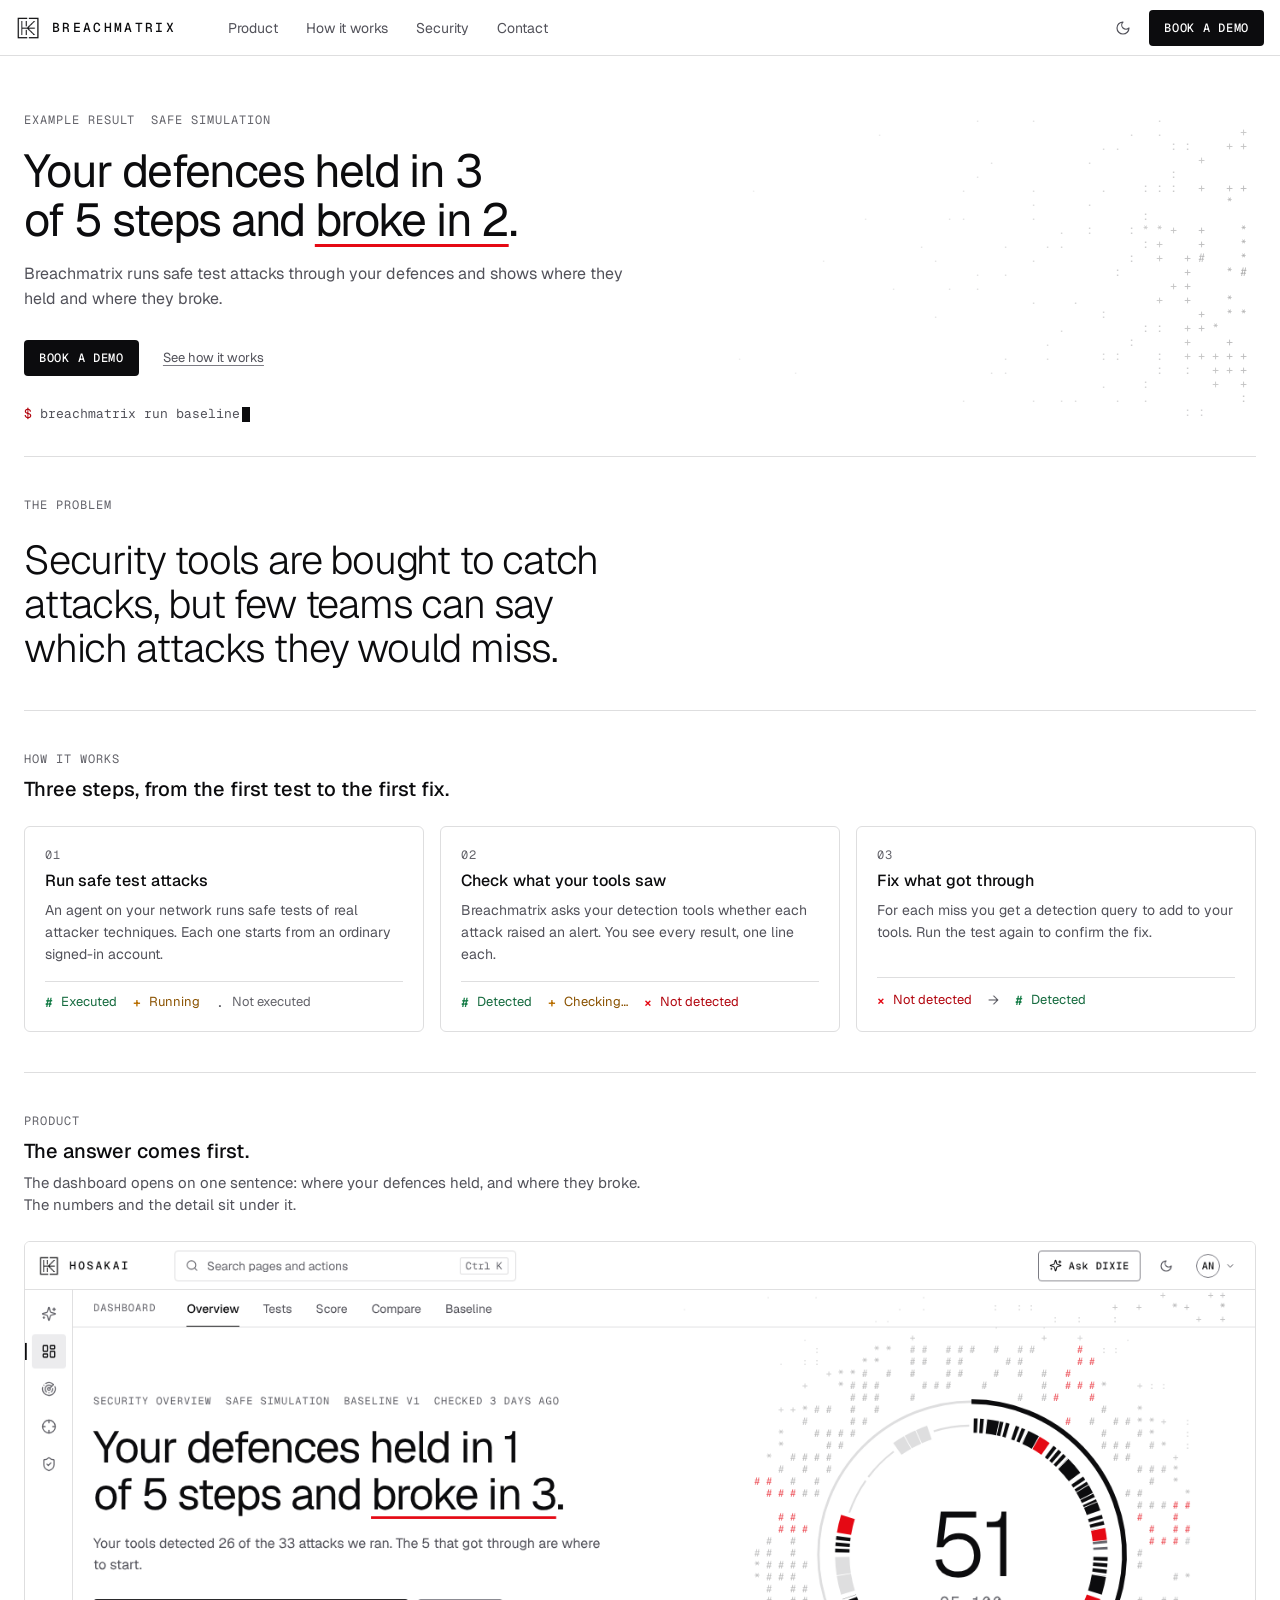
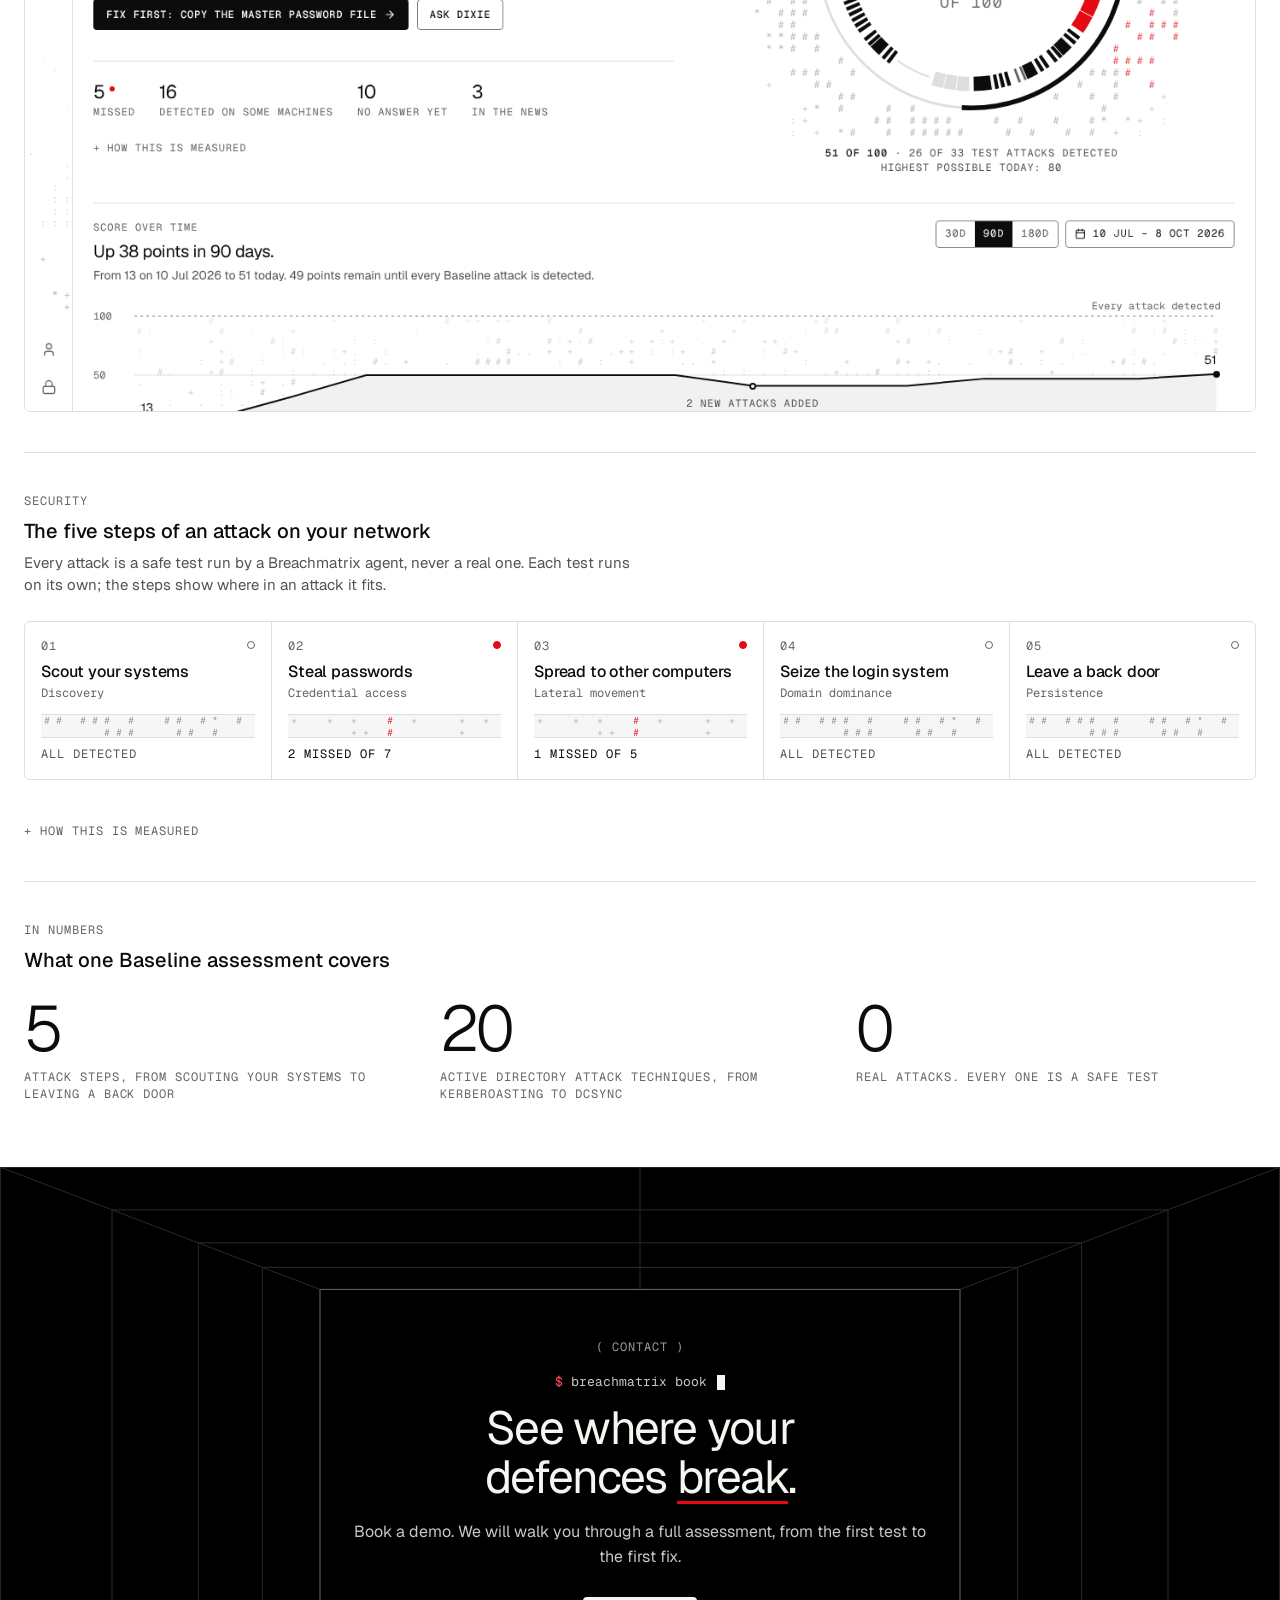
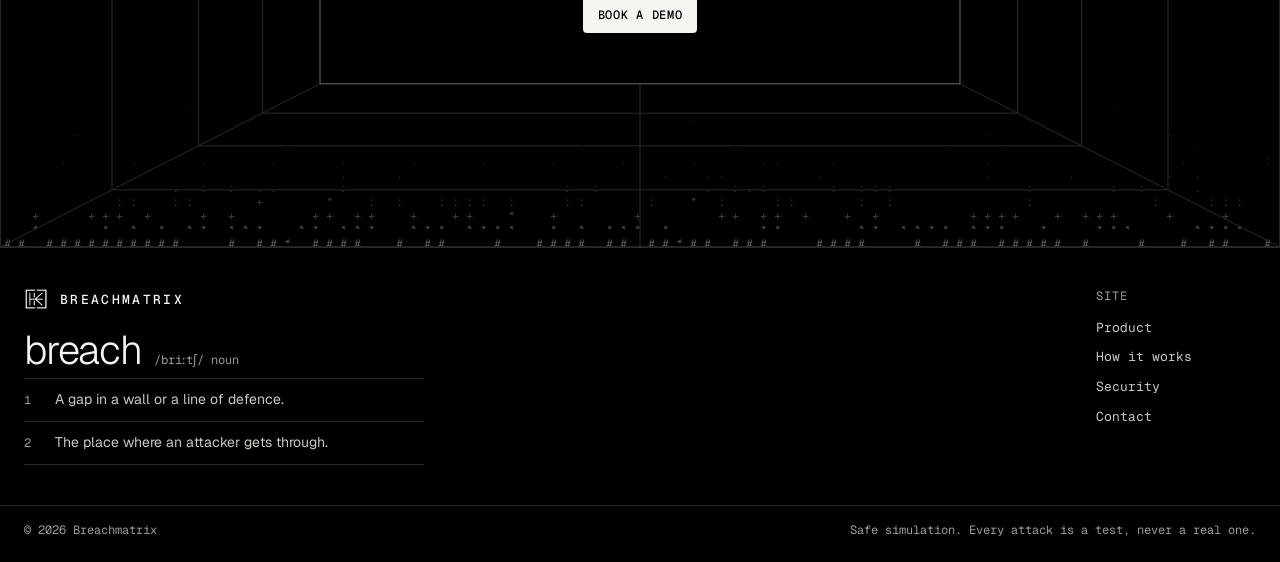
==== commit 6877d937: "Replace placeholder numbers with product facts The numbers section now states what one Baseline asse" ====
--- a/site/index.html
+++ b/site/index.html
@@ -198,28 +198,25 @@
     </details>
   </section>
 
-  <!-- 6. Proof. PLACEHOLDER values only: replace each with an approved, sourced number before launch. -->
+  <!-- 6. Proof: facts about the product, not customer results. 20 = the Baseline
+       catalogue v1 (design repo, src/mocks/baseline.json); recheck it when the catalogue changes. -->
   <section class="site-section" aria-labelledby="proof-title">
     <div class="site-section__head">
-      <p class="ds-label">Proof</p>
-      <h2 class="site-h2" id="proof-title">Results from real assessments</h2>
-    </div>
-    <div class="hk-note"><i data-lucide="info" width="16" height="16"></i><span>Placeholder values. These numbers are not real yet and must be replaced before launch.</span></div>
+      <p class="ds-label">In numbers</p>
+      <h2 class="site-h2" id="proof-title">What one Baseline assessment covers</h2>
+    </div>
     <div class="site-proof">
       <div class="site-proof__item">
-        <span class="hk-tag">PLACEHOLDER</span>
-        <p class="site-big">00</p>
-        <p class="ds-label">Attack techniques in the test library</p>
+        <p class="site-big">5</p>
+        <p class="ds-label">Attack steps, from scouting your systems to leaving a back door</p>
       </div>
       <div class="site-proof__item">
-        <span class="hk-tag">PLACEHOLDER</span>
-        <p class="site-big">00</p>
-        <p class="ds-label">Minutes from install to the first result</p>
+        <p class="site-big">20</p>
+        <p class="ds-label">Active Directory attack techniques, from Kerberoasting to DCSync</p>
       </div>
       <div class="site-proof__item">
-        <span class="hk-tag">PLACEHOLDER</span>
-        <p class="site-big">00</p>
-        <p class="ds-label">Missed attacks fixed and detected on rerun</p>
+        <p class="site-big">0</p>
+        <p class="ds-label">Real attacks. Every one is a safe test</p>
       </div>
     </div>
   </section>
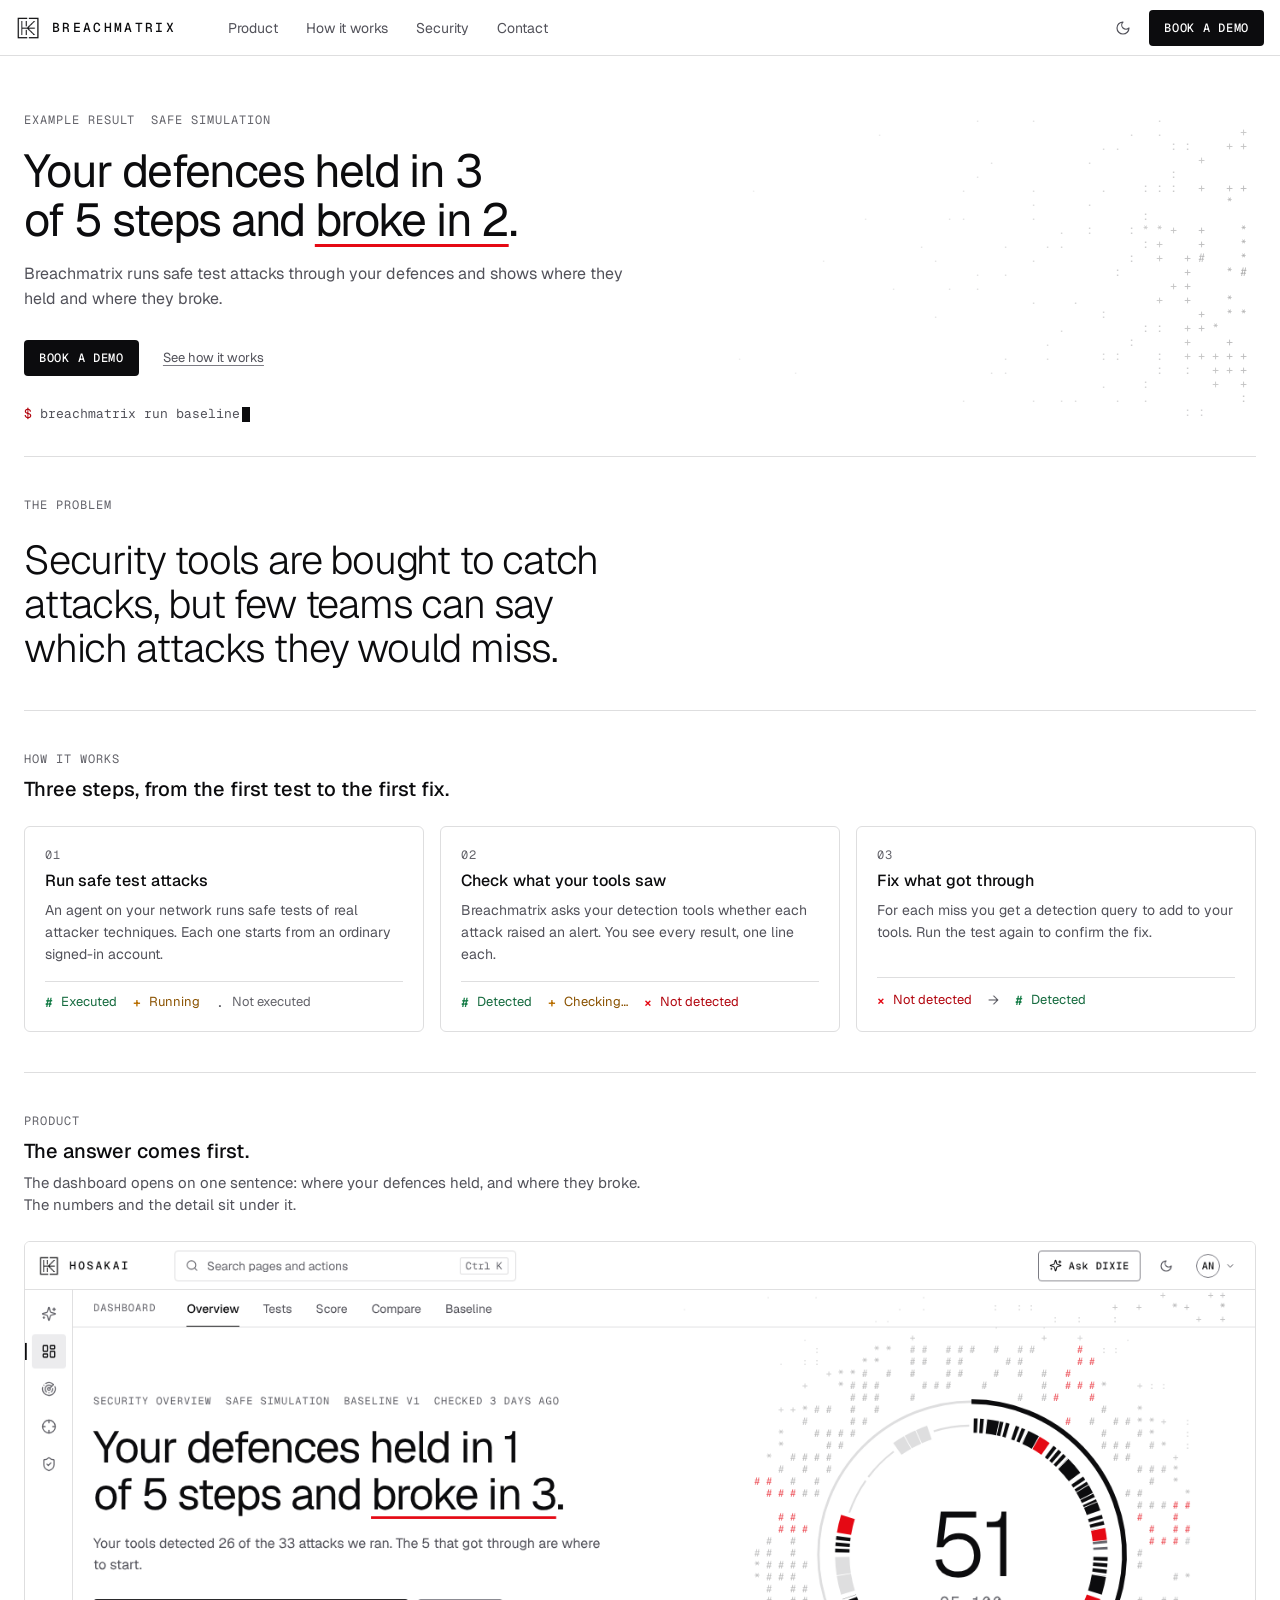
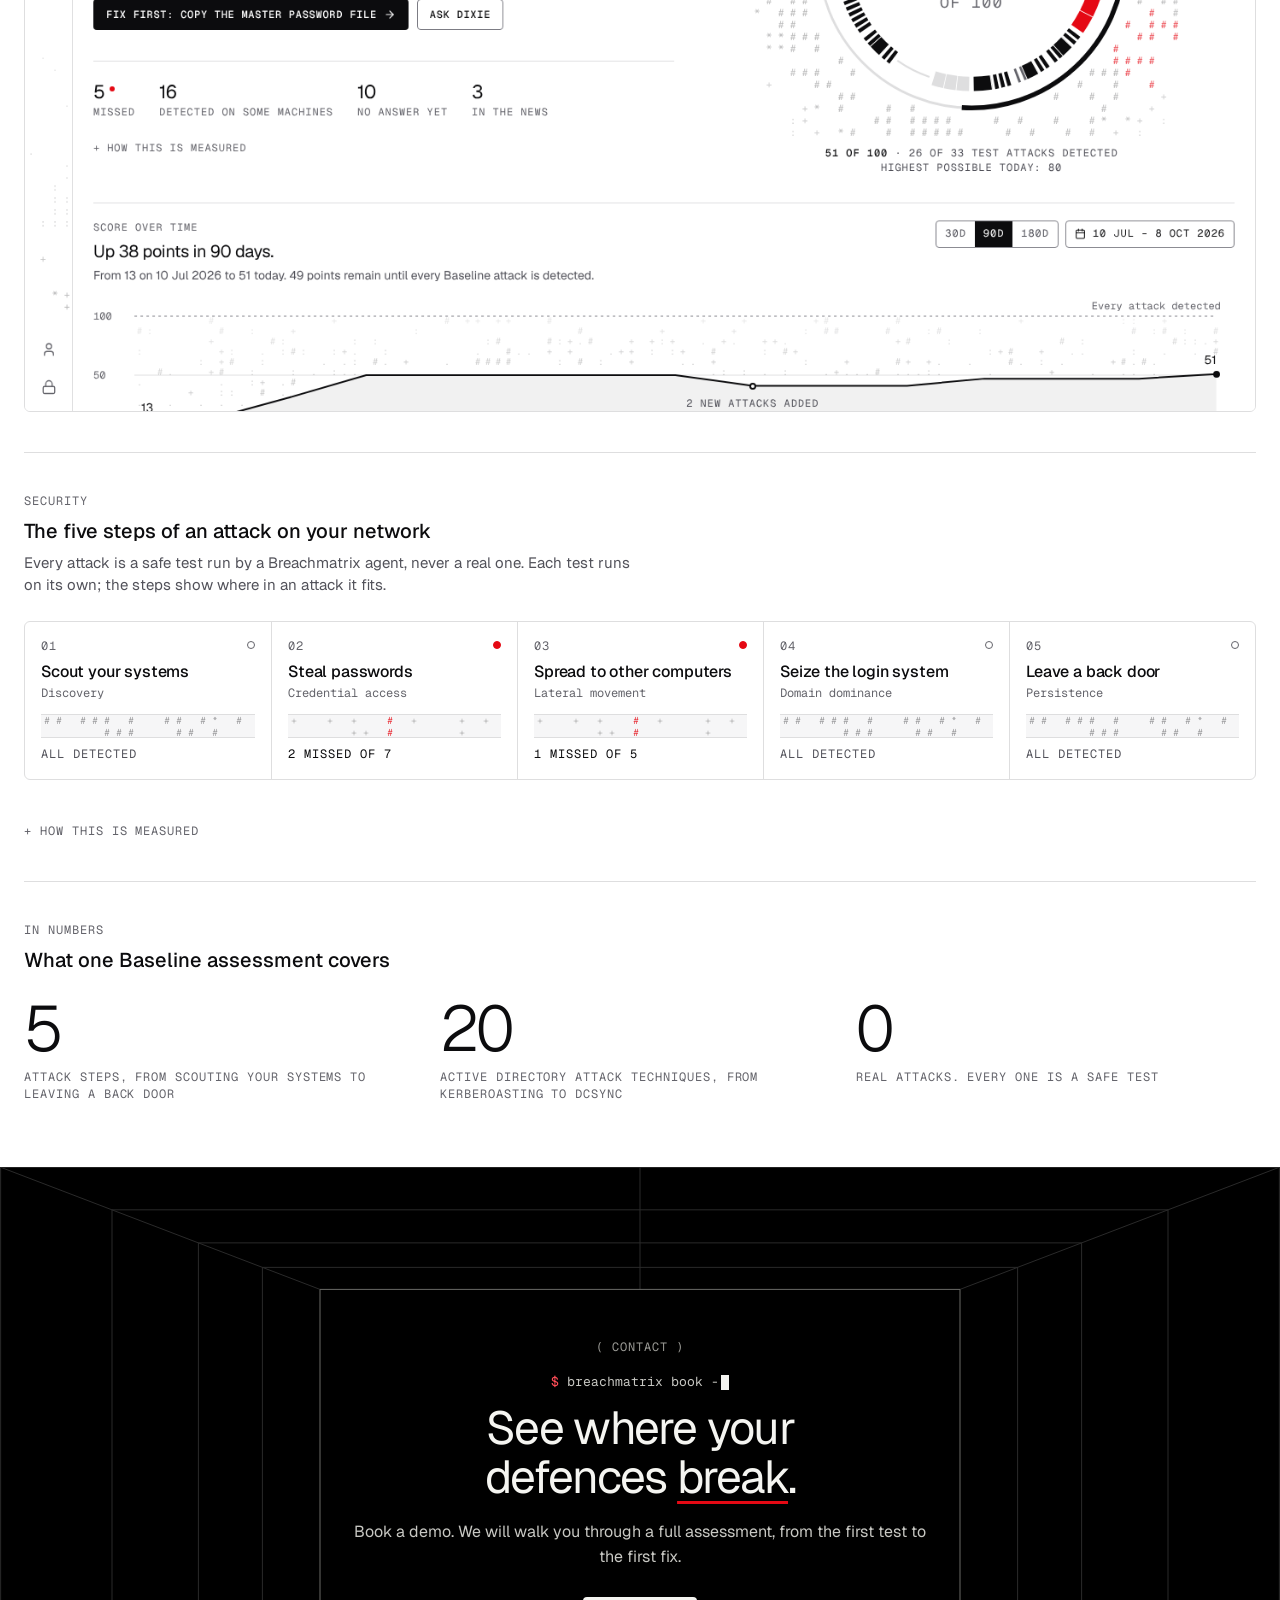
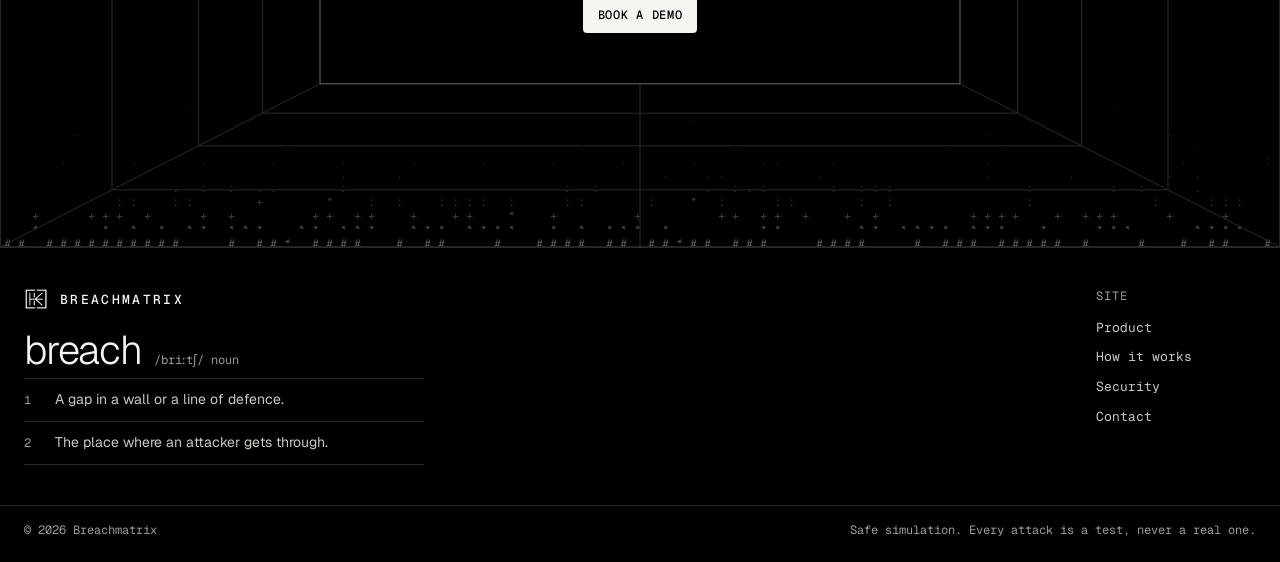
==== commit 0a769a94: "Deploy the site to GitHub Pages at breachmatrix.com - Workflow publishes site/ on every push to main" ====
--- a/site/index.html
+++ b/site/index.html
@@ -13,12 +13,13 @@
   <meta name="viewport" content="width=device-width, initial-scale=1" />
   <title>Breachmatrix · See where your defences break</title>
   <meta name="description" content="Breachmatrix runs safe test attacks through your defences and shows where they held and where they broke. For security teams and CISOs." />
-  <!-- TODO: once the full domain is confirmed, make og:image absolute and add og:url and a canonical link. -->
+  <link rel="canonical" href="https://breachmatrix.com/" />
   <meta property="og:type" content="website" />
+  <meta property="og:url" content="https://breachmatrix.com/" />
   <meta property="og:site_name" content="Breachmatrix" />
   <meta property="og:title" content="Breachmatrix · See where your defences break" />
   <meta property="og:description" content="Safe test attacks through your defences. See where they held and where they broke." />
-  <meta property="og:image" content="img/og.png" />
+  <meta property="og:image" content="https://breachmatrix.com/img/og.png" />
   <meta property="og:image:width" content="1200" />
   <meta property="og:image:height" content="630" />
   <meta property="og:image:alt" content="Your defences held in 3 of 5 steps and broke in 2." />
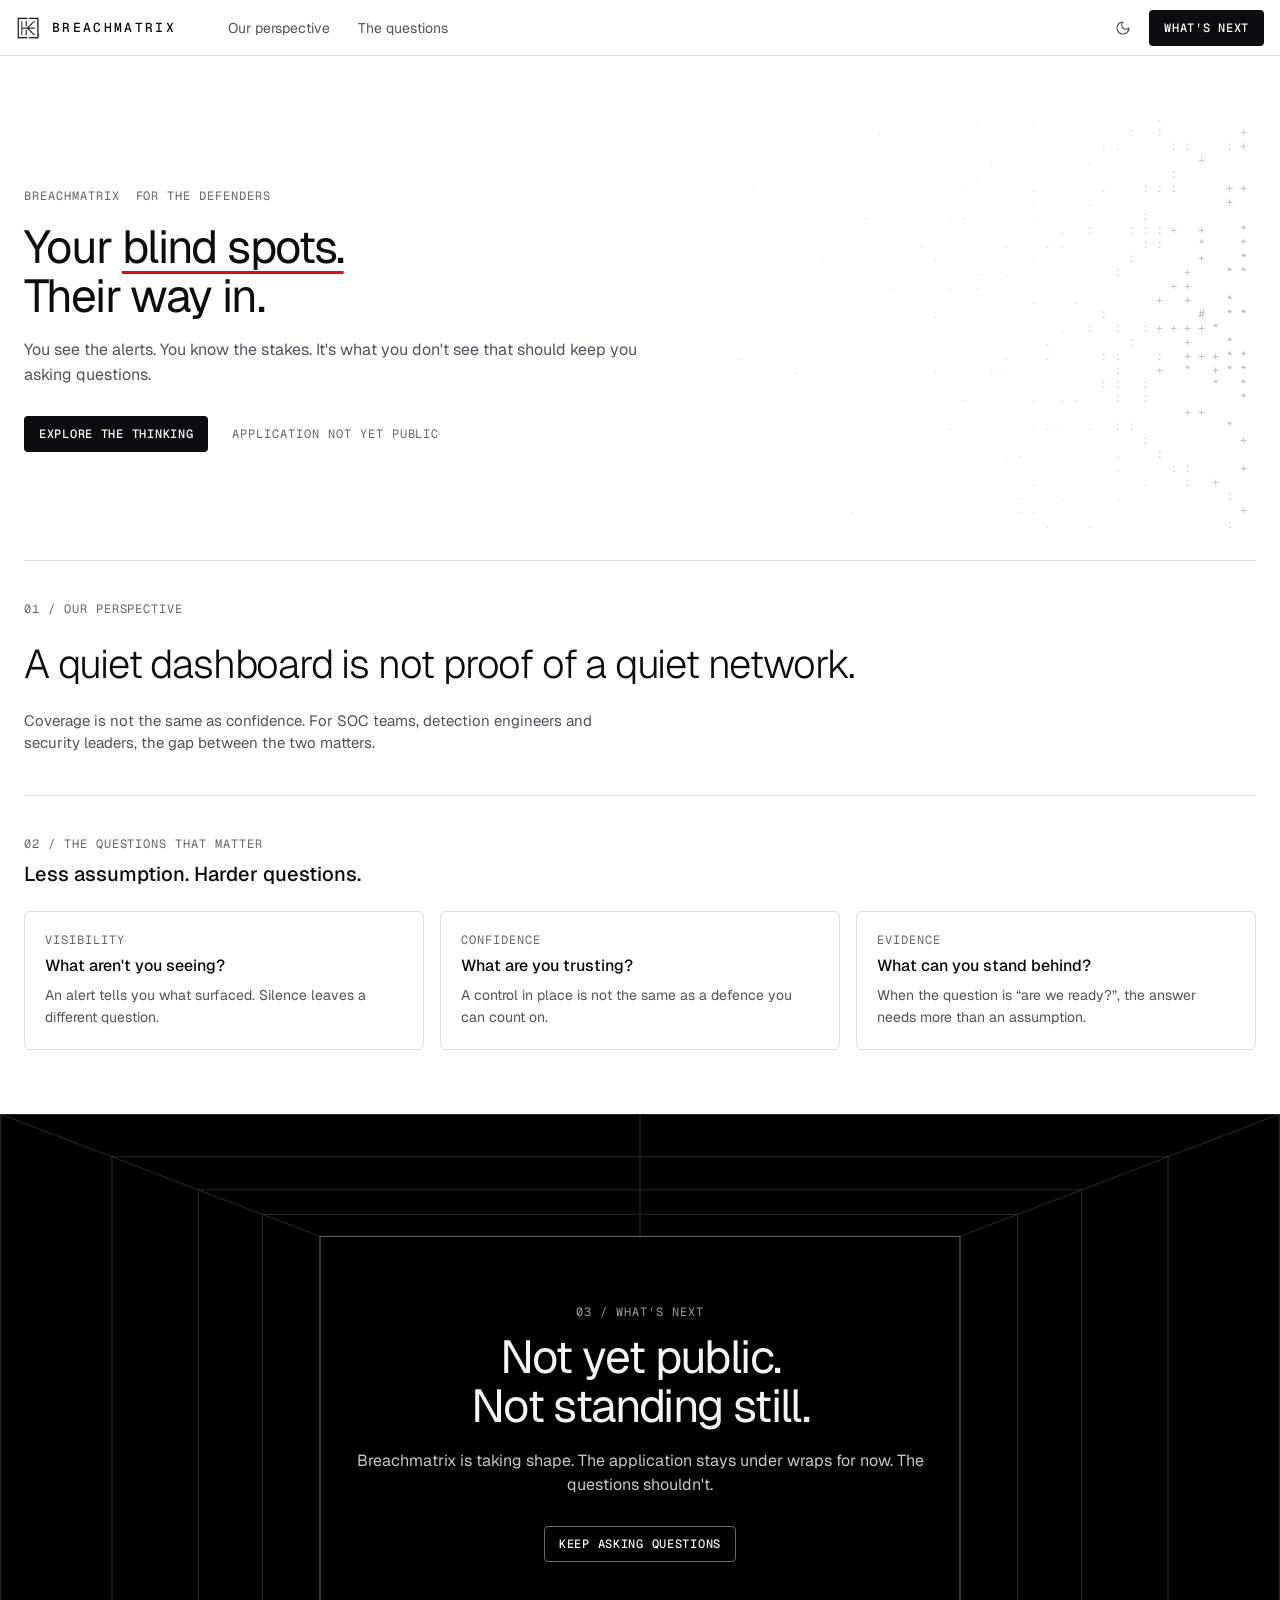
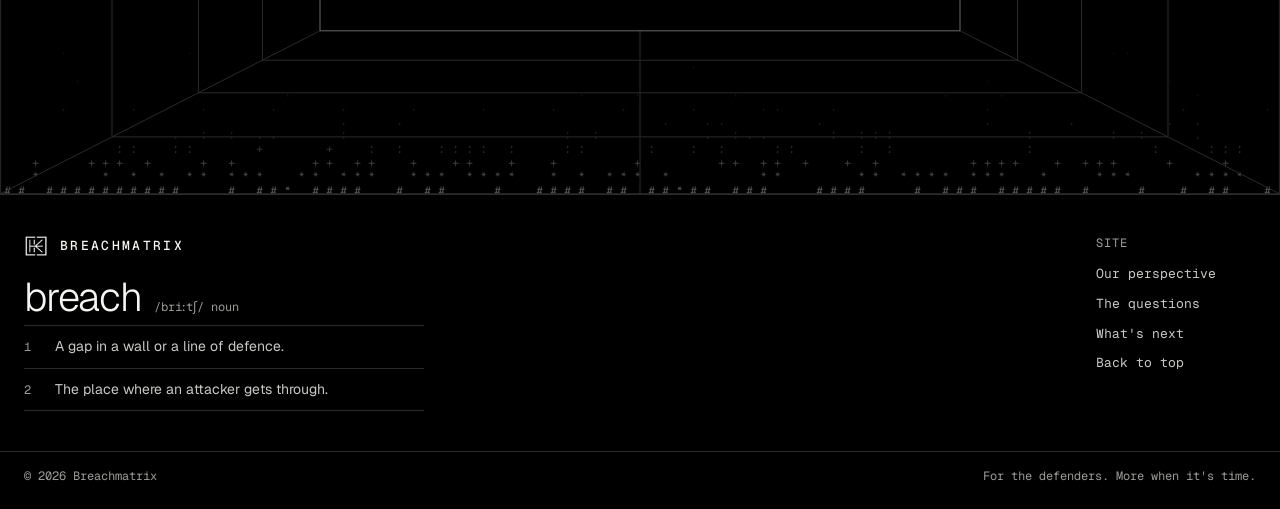
==== commit 01676dce: "Make website a privacy-conscious prelaunch teaser" ====
--- a/site/index.html
+++ b/site/index.html
@@ -1,29 +1,19 @@
 <!doctype html>
-<!--
-  Breachmatrix public home page. Built from the HOSAKAI ice design system
-  (.claude/skills/hosakai-ice-design). Every class comes from ./css; the
-  public-site glue lives in css/site.css. Run the checker after any change:
-    python3 .claude/skills/hosakai-ice-design/scripts/check_design.py site
-
-  Load order: base -> tokens -> components -> shell -> ice-kit -> patterns -> site.
--->
 <html lang="en" class="light">
 <head>
   <meta charset="utf-8" />
   <meta name="viewport" content="width=device-width, initial-scale=1" />
-  <title>Breachmatrix · See where your defences break</title>
-  <meta name="description" content="Breachmatrix runs safe test attacks through your defences and shows where they held and where they broke. For security teams and CISOs." />
+  <title>Breachmatrix · Your blind spots. Their way in.</title>
+  <meta name="description" content="A quiet dashboard is not proof of a quiet network. Breachmatrix is taking shape for the people defending it. Application not yet public." />
   <link rel="canonical" href="https://breachmatrix.com/" />
   <meta property="og:type" content="website" />
   <meta property="og:url" content="https://breachmatrix.com/" />
   <meta property="og:site_name" content="Breachmatrix" />
-  <meta property="og:title" content="Breachmatrix · See where your defences break" />
-  <meta property="og:description" content="Safe test attacks through your defences. See where they held and where they broke." />
-  <meta property="og:image" content="https://breachmatrix.com/img/og.png" />
-  <meta property="og:image:width" content="1200" />
-  <meta property="og:image:height" content="630" />
-  <meta property="og:image:alt" content="Your defences held in 3 of 5 steps and broke in 2." />
-  <meta name="twitter:card" content="summary_large_image" />
+  <meta property="og:title" content="Breachmatrix · Your blind spots. Their way in." />
+  <meta property="og:description" content="For the people defending the network. Not yet public. Not standing still." />
+  <meta property="og:image" content="https://breachmatrix.com/brand/hosakai-monogram-black.png" />
+  <meta property="og:image:alt" content="Breachmatrix monogram" />
+  <meta name="twitter:card" content="summary" />
   <link rel="icon" type="image/png" href="brand/hosakai-monogram-black.png" media="(prefers-color-scheme: light)" />
   <link rel="icon" type="image/png" href="brand/hosakai-monogram-white.png" media="(prefers-color-scheme: dark)" />
   <script>
@@ -39,12 +29,11 @@
   <link rel="stylesheet" href="css/shell.css" />
   <link rel="stylesheet" href="css/ice-kit.css" />
   <link rel="stylesheet" href="css/patterns.css" />
-  <link rel="stylesheet" href="css/site.css" />
+  <link rel="stylesheet" href="css/site.css?v=prelaunch-1" />
 </head>
 <body id="top">
 <a class="ds-btn ds-btn--secondary site-skip" href="#main">Skip to content</a>
 
-<!-- ── Top bar (56px): monogram, 4 links, theme switch, the one primary button. ── -->
 <header class="shell-header site-bar">
   <a href="#top" class="shell-brand" aria-label="Breachmatrix, back to top">
     <img class="site-light" src="brand/hosakai-monogram-black.png" alt="" width="24" height="24" />
@@ -53,10 +42,8 @@
   </a>
   <nav class="site-nav" aria-label="Main">
     <ul>
-      <li><a class="shell-tabs__link" href="#product">Product</a></li>
-      <li><a class="shell-tabs__link" href="#how">How it works</a></li>
-      <li><a class="shell-tabs__link" href="#security">Security</a></li>
-      <li><a class="shell-tabs__link" href="#contact">Contact</a></li>
+      <li><a class="shell-tabs__link" href="#perspective">Our perspective</a></li>
+      <li><a class="shell-tabs__link" href="#questions">The questions</a></li>
     </ul>
   </nav>
   <div class="shell-header__spacer"></div>
@@ -65,169 +52,61 @@
       <i data-lucide="moon" width="16" height="16" stroke-width="1.75"></i>
       <i data-lucide="sun" width="16" height="16" stroke-width="1.75"></i>
     </button>
-    <a class="ds-btn ds-btn--primary" href="#contact">Book a demo</a>
+    <a class="ds-btn ds-btn--primary" href="#launch">What's next</a>
   </div>
 </header>
 
 <main id="main" class="app-route-stage" tabindex="-1">
 <div class="site-page">
 
-  <!-- 1. Hero. Left: eyebrow, the answer, lede, actions, typed prompt. Right: ice in empty space. -->
   <section class="ice-hero" aria-labelledby="hero-title">
     <div>
-      <p class="ds-label ice-eyebrow"><span>Example result</span><span>Safe simulation</span></p>
-      <h1 class="ice-h1" id="hero-title">Your defences held in 3 of 5 steps and <em>broke in 2</em>.</h1>
-      <p class="ice-lede">Breachmatrix runs safe test attacks through your defences and shows where they held and where they broke.</p>
+      <p class="ds-label ice-eyebrow"><span>Breachmatrix</span><span>For the defenders</span></p>
+      <h1 class="ice-h1" id="hero-title">Your <em>blind spots.</em><br />Their way in.</h1>
+      <p class="ice-lede">You see the alerts. You know the stakes. It's what you don't see that should keep you asking questions.</p>
       <div class="ice-actions site-hero__actions">
-        <a class="ds-btn ds-btn--primary" href="#contact">Book a demo</a>
-        <a class="hk-link" href="#how">See how it works</a>
+        <a class="ds-btn ds-btn--primary" href="#perspective">Explore the thinking</a>
+        <span class="ds-label">Application not yet public</span>
       </div>
-      <p class="site-hero__prompt" data-prompt="breachmatrix run baseline"></p>
     </div>
     <div class="site-hero__ice">
       <canvas aria-hidden="true" class="ice-patch" data-ice="drift" data-ice-amount="0.9"></canvas>
     </div>
   </section>
 
-  <!-- 2. The problem, in one sentence. -->
-  <section class="site-section" aria-labelledby="problem-title">
-    <p class="ds-label">The problem</p>
-    <h2 class="site-display" id="problem-title">Security tools are bought to catch attacks, but few teams can say which attacks they would miss.</h2>
+  <section class="site-section" id="perspective" aria-labelledby="problem-title">
+    <p class="ds-label">01 / Our perspective</p>
+    <h2 class="site-display" id="problem-title">A quiet dashboard is not proof of a quiet network.</h2>
+    <p class="site-lede">Coverage is not the same as confidence. For SOC teams, detection engineers and security leaders, the gap between the two matters.</p>
   </section>
 
-  <!-- 3. How it works: three numbered steps, each with a status line in the app's words. -->
-  <section class="site-section" id="how" aria-labelledby="how-title">
+  <section class="site-section" id="questions" aria-labelledby="questions-title">
     <div class="site-section__head">
-      <p class="ds-label">How it works</p>
-      <h2 class="site-h2" id="how-title">Three steps, from the first test to the first fix.</h2>
+      <p class="ds-label">02 / The questions that matter</p>
+      <h2 class="site-h2" id="questions-title">Less assumption. Harder questions.</h2>
     </div>
-    <ol class="site-steps">
-      <li class="ds-panel site-step">
-        <p class="ds-label">01</p>
-        <h3 class="site-step__title">Run safe test attacks</h3>
-        <p class="site-step__body">An agent on your network runs safe tests of real attacker techniques. Each one starts from an ordinary signed-in account.</p>
-        <p class="site-step__status">
-          <span class="hk-status is-ok">Executed</span>
-          <span class="hk-status is-run is-pulse">Running</span>
-          <span class="hk-status is-idle">Not executed</span>
-        </p>
-      </li>
-      <li class="ds-panel site-step">
-        <p class="ds-label">02</p>
-        <h3 class="site-step__title">Check what your tools saw</h3>
-        <p class="site-step__body">Breachmatrix asks your detection tools whether each attack raised an alert. You see every result, one line each.</p>
-        <p class="site-step__status">
-          <span class="hk-status is-ok">Detected</span>
-          <span class="hk-status is-run is-pulse">Checking…</span>
-          <span class="hk-status is-bad">Not detected</span>
-        </p>
-      </li>
-      <li class="ds-panel site-step">
-        <p class="ds-label">03</p>
-        <h3 class="site-step__title">Fix what got through</h3>
-        <p class="site-step__body">For each miss you get a detection query to add to your tools. Run the test again to confirm the fix.</p>
-        <p class="site-step__status">
-          <span class="hk-status is-bad">Not detected</span>
-          <span class="site-step__arrow" aria-hidden="true">→</span>
-          <span class="ds-sr-only">then, after the fix,</span>
-          <span class="hk-status is-ok">Detected</span>
-        </p>
-      </li>
-    </ol>
-  </section>
-
-  <!-- 4. The product, in a bordered panel. The screenshot follows the theme. -->
-  <section class="site-section" id="product" aria-labelledby="product-title">
-    <div class="site-section__head">
-      <p class="ds-label">Product</p>
-      <h2 class="site-h2" id="product-title">The answer comes first.</h2>
-      <p class="site-lede">The dashboard opens on one sentence: where your defences held, and where they broke. The numbers and the detail sit under it.</p>
-    </div>
-    <figure class="hk-panel site-shot">
-      <img class="site-light" src="img/dashboard-light.png" width="1440" height="900" loading="lazy" alt="The Breachmatrix dashboard. It reads: your defences held in 1 of 5 steps and broke in 3. Your tools detected 26 of the 33 attacks we ran. A dial shows a score of 51 of 100." />
-      <img class="site-dark" src="img/dashboard-dark.png" width="1440" height="900" loading="lazy" alt="The Breachmatrix dashboard. It reads: your defences held in 1 of 5 steps and broke in 3. Your tools detected 26 of the 33 attacks we ran. A dial shows a score of 51 of 100." />
-    </figure>
-  </section>
-
-  <!-- 5. The five steps of an attack, each as an ice band: dense where it held, a red gap where it broke. -->
-  <section class="site-section" id="security" aria-labelledby="steps-title">
-    <div class="site-section__head">
-      <p class="ds-label">Security</p>
-      <h2 class="site-h2" id="steps-title">The five steps of an attack on your network</h2>
-      <p class="site-lede">Every attack is a safe test run by a Breachmatrix agent, never a real one. Each test runs on its own; the steps show where in an attack it fits.</p>
-    </div>
-    <ol class="ice-steps" aria-label="The five steps of an attack">
-      <li class="ice-step">
-        <span class="ice-step-n ds-label">01<i aria-hidden="true"></i></span>
-        <span class="ice-step-name">Scout your systems</span>
-        <span class="ice-step-tech ds-id">Discovery</span>
-        <span class="ice-band site-band" aria-hidden="true" data-ice-band="held"><canvas aria-hidden="true" class="ice-patch"></canvas></span>
-        <span class="ice-step-state ds-label">All detected</span>
-      </li>
-      <li class="ice-step is-breach">
-        <span class="ice-step-n ds-label">02<i aria-hidden="true"></i></span>
-        <span class="ice-step-name">Steal passwords</span>
-        <span class="ice-step-tech ds-id">Credential access</span>
-        <span class="ice-band site-band" aria-hidden="true" data-ice-band="broken"><canvas aria-hidden="true" class="ice-patch"></canvas></span>
-        <span class="ice-step-state ds-label">2 missed of 7</span>
-      </li>
-      <li class="ice-step is-breach">
-        <span class="ice-step-n ds-label">03<i aria-hidden="true"></i></span>
-        <span class="ice-step-name">Spread to other computers</span>
-        <span class="ice-step-tech ds-id">Lateral movement</span>
-        <span class="ice-band site-band" aria-hidden="true" data-ice-band="broken"><canvas aria-hidden="true" class="ice-patch"></canvas></span>
-        <span class="ice-step-state ds-label">1 missed of 5</span>
-      </li>
-      <li class="ice-step">
-        <span class="ice-step-n ds-label">04<i aria-hidden="true"></i></span>
-        <span class="ice-step-name">Seize the login system</span>
-        <span class="ice-step-tech ds-id">Domain dominance</span>
-        <span class="ice-band site-band" aria-hidden="true" data-ice-band="held"><canvas aria-hidden="true" class="ice-patch"></canvas></span>
-        <span class="ice-step-state ds-label">All detected</span>
-      </li>
-      <li class="ice-step">
-        <span class="ice-step-n ds-label">05<i aria-hidden="true"></i></span>
-        <span class="ice-step-name">Leave a back door</span>
-        <span class="ice-step-tech ds-id">Persistence</span>
-        <span class="ice-band site-band" aria-hidden="true" data-ice-band="held"><canvas aria-hidden="true" class="ice-patch"></canvas></span>
-        <span class="ice-step-state ds-label">All detected</span>
-      </li>
-    </ol>
-    <details class="ice-how">
-      <summary class="ds-label">How this is measured</summary>
-      <p>Each test starts from an ordinary signed-in account, so the question is whether your tools notice an attacker who is already inside. A step holds when every test in it raised an alert. An attacker only needs one unnoticed way through a step.</p>
-    </details>
-  </section>
-
-  <!-- 6. Proof: facts about the product, not customer results. 20 = the Baseline
-       catalogue v1 (design repo, src/mocks/baseline.json); recheck it when the catalogue changes. -->
-  <section class="site-section" aria-labelledby="proof-title">
-    <div class="site-section__head">
-      <p class="ds-label">In numbers</p>
-      <h2 class="site-h2" id="proof-title">What one Baseline assessment covers</h2>
-    </div>
-    <div class="site-proof">
-      <div class="site-proof__item">
-        <p class="site-big">5</p>
-        <p class="ds-label">Attack steps, from scouting your systems to leaving a back door</p>
-      </div>
-      <div class="site-proof__item">
-        <p class="site-big">20</p>
-        <p class="ds-label">Active Directory attack techniques, from Kerberoasting to DCSync</p>
-      </div>
-      <div class="site-proof__item">
-        <p class="site-big">0</p>
-        <p class="ds-label">Real attacks. Every one is a safe test</p>
-      </div>
+    <div class="site-questions">
+      <article class="ds-panel site-question">
+        <p class="ds-label">Visibility</p>
+        <h3 class="site-question__title">What aren't you seeing?</h3>
+        <p class="site-question__body">An alert tells you what surfaced. Silence leaves a different question.</p>
+      </article>
+      <article class="ds-panel site-question">
+        <p class="ds-label">Confidence</p>
+        <h3 class="site-question__title">What are you trusting?</h3>
+        <p class="site-question__body">A control in place is not the same as a defence you can count on.</p>
+      </article>
+      <article class="ds-panel site-question">
+        <p class="ds-label">Evidence</p>
+        <h3 class="site-question__title">What can you stand behind?</h3>
+        <p class="site-question__body">When the question is “are we ready?”, the answer needs more than an assumption.</p>
+      </article>
     </div>
   </section>
 
 </div>
 
-  <!-- 7. Final call to action: a closing scene, black in both themes (the sign-in brand
-       panel's .hk-theme-dark scope). Hairlines draw a corridor to a door; the words sit
-       in the door's empty space; ice rises along the floor, never behind text. -->
-  <section class="hk-theme-dark site-close" id="contact" aria-labelledby="contact-title">
+    <section class="hk-theme-dark site-close" id="launch" aria-labelledby="launch-title">
     <div class="site-close__floor"><canvas aria-hidden="true" class="ice-patch" data-ice="rise" data-ice-amount="1"></canvas></div>
     <svg class="site-close__lines" aria-hidden="true" focusable="false" viewBox="0 0 1000 1000" preserveAspectRatio="none">
       <g class="site-close__walls">
@@ -245,20 +124,17 @@
       <rect class="site-close__door" x="250" y="180" width="500" height="580" />
     </svg>
     <div class="site-close__body">
-      <p class="ds-label">( Contact )</p>
-      <p class="site-close__prompt" id="close-prompt" data-command="breachmatrix book --demo"></p>
-      <h2 class="ice-h1 site-close__title" id="contact-title">See where your defences <em>break</em>.</h2>
-      <p class="ice-lede site-close__lede">Book a demo. We will walk you through a full assessment, from the first test to the first fix.</p>
+      <p class="ds-label">03 / What's next</p>
+      <h2 class="ice-h1 site-close__title" id="launch-title">Not yet public.<br />Not standing still.</h2>
+      <p class="ice-lede site-close__lede">Breachmatrix is taking shape. The application stays under wraps for now. The questions shouldn't.</p>
       <div class="ice-actions site-close__actions">
-        <!-- TODO: point this at the real booking page or address once it exists. -->
-        <a class="ds-btn ds-btn--primary" href="#contact">Book a demo</a>
+        <a class="ds-btn ds-btn--secondary" href="#questions">Keep asking questions</a>
       </div>
     </div>
   </section>
 
 </main>
 
-<!-- 8. Footer: the closing scene continues, quiet and mono. -->
 <footer class="hk-theme-dark site-foot">
   <div class="site-foot__inner">
     <div class="site-foot__brand">
@@ -275,21 +151,21 @@
     <nav class="site-foot__nav" aria-label="Footer">
       <p class="ds-label">Site</p>
       <ul>
-        <li><a href="#product">Product</a></li>
-        <li><a href="#how">How it works</a></li>
-        <li><a href="#security">Security</a></li>
-        <li><a href="#contact">Contact</a></li>
+        <li><a href="#perspective">Our perspective</a></li>
+        <li><a href="#questions">The questions</a></li>
+        <li><a href="#launch">What's next</a></li>
+        <li><a href="#top">Back to top</a></li>
       </ul>
     </nav>
   </div>
   <div class="site-foot__base">
     <p class="ds-id">© 2026 Breachmatrix</p>
-    <p class="ds-id">Safe simulation. Every attack is a test, never a real one.</p>
+    <p class="ds-id">For the defenders. More when it's time.</p>
   </div>
 </footer>
 
 <script src="js/icons.js"></script>
-<script src="js/hosakai-ice.js"></script>
+<script src="js/hosakai-ice.js?v=prelaunch-1"></script>
 <script>
   // The theme switch: one button in the bar, remembered by HosakaiIce.setTheme.
   (function () {
@@ -301,16 +177,6 @@
     label();
   })();
 
-  // The closing prompt types itself once, when it scrolls into view.
-  (function () {
-    var el = document.getElementById("close-prompt"), cmd = el.getAttribute("data-command");
-    if (!window.IntersectionObserver) { HosakaiIce.prompt(el, cmd); return; }
-    var seen = new IntersectionObserver(function (e) {
-      if (!e[0].isIntersecting) return;
-      seen.disconnect(); HosakaiIce.prompt(el, cmd);
-    }, { threshold: 1 });
-    seen.observe(el);
-  })();
 </script>
 </body>
 </html>
--- a/site/css/site.css
+++ b/site/css/site.css
@@ -1,19 +1,10 @@
-/* Breachmatrix public site. Load LAST, after patterns.css.
-
-   Two parts:
-   1. The dashboard hero and five-step strip, copied as they are from the
-      design skill's assets/react/dashboard-hero.css (the same rules, minus
-      the dial, the facts and the timeline, which this page does not use).
-   2. Public-site glue: the sticky bar, page width, sections and footer.
-      Everything here composes tokens from tokens.css and sizes from the type
-      scale; nothing new is introduced. */
-
-/* ── 1. Copied: dashboard hero ── */
+/* Breachmatrix prelaunch site. Load after the shared design-system styles. */
 .ice-hero {
   display: grid;
   grid-template-columns: minmax(0, 1.05fr) minmax(0, 0.95fr);
   align-items: center;
   gap: 40px;
+  min-height: 480px;
   padding: 32px 0 32px;
 }
 
@@ -55,90 +46,8 @@
   margin-top: 28px;
 }
 
-.ice-how {
-  margin-top: 16px;
-  color: var(--fg-2);
-}
-
-.ice-how > summary {
-  display: inline-flex;
-  align-items: center;
-  gap: 8px;
-  cursor: pointer;
-  list-style: none;
-  color: var(--fg-3);
-}
-
-.ice-how > summary::-webkit-details-marker { display: none; }
-.ice-how > summary::before { content: "+"; font-family: var(--font-mono); }
-.ice-how[open] > summary::before { content: "−"; }
-.ice-how > summary:hover { color: var(--fg-1); }
-.ice-how > summary:focus-visible { outline: 2px solid var(--focus); outline-offset: 2px; }
-
-.ice-how > p {
-  max-width: 62ch;
-  margin: 8px 0 0;
-  font: 400 14px/1.55 var(--font-sans);
-}
-
-/* The five steps. Here they are a read-only strip, so the button-only rules
-   (cursor, hover, is-current) are left out. */
-.ice-steps {
-  display: grid;
-  grid-auto-columns: minmax(0, 1fr);
-  grid-auto-flow: column;
-  border: 1px solid var(--border);
-  border-radius: var(--r-panel);
-  background: var(--surface);
-}
-
-.ice-step {
-  display: grid;
-  align-content: start;
-  gap: 8px;
-  padding: 16px;
-  border: 0;
-  border-left: 1px solid var(--border);
-  background: none;
-  color: var(--fg-1);
-  text-align: left;
-}
-
-.ice-step:first-child { border-left: 0; }
-
-.ice-step-n {
-  display: flex;
-  justify-content: space-between;
-}
-
-.ice-step-n i {
-  width: 8px;
-  height: 8px;
-  margin-top: 3px;
-  border: 1px solid var(--fg-3);
-  border-radius: 50%;
-}
-
-.ice-step.is-breach .ice-step-n i {
-  border-color: var(--red);
-  background: var(--red); /* hk-allow: small mark */
-}
-
-.ice-step-name {
-  font: 500 16px/1.3 var(--font-sans);
-  letter-spacing: -0.01em;
-}
-
-.ice-step-tech {
-  margin-top: -6px;
-}
-
-.ice-step-state { color: var(--fg-2); }
-.ice-step.is-breach .ice-step-state { color: var(--fg-1); }
-
 @media (max-width: 1100px) {
   .ice-hero { gap: 24px; }
-  .ice-step { padding: 14px 12px; }
 }
 
 /* ── 2. Public-site glue ── */
@@ -239,7 +148,6 @@
 
 /* Hero: the right column is empty space, filled with ice. */
 .site-hero__actions { align-items: center; gap: 24px; }
-.site-hero__prompt { margin-top: 28px; }
 
 .site-hero__ice {
   position: relative;
@@ -256,77 +164,27 @@
   text-wrap: balance;
 }
 
-/* How it works: three panels, each ending in a status line. */
-.site-steps {
+/* Three public-facing questions, not a product walkthrough. */
+.site-questions {
   display: grid;
   grid-template-columns: repeat(3, minmax(0, 1fr));
   gap: 16px;
 }
 
-.site-step {
-  display: grid;
-  grid-template-rows: auto auto 1fr auto;
+.site-question {
+  display: grid;
+  align-content: start;
   gap: 8px;
 }
 
-.site-step__title {
+.site-question__title {
   font: 500 16px/1.3 var(--font-sans);
   color: var(--fg-1);
 }
 
-.site-step__body {
+.site-question__body {
   max-width: 56ch;
   color: var(--fg-2);
-}
-
-.site-step__status {
-  display: flex;
-  flex-wrap: wrap;
-  align-items: center;
-  gap: 8px 16px;
-  margin-top: 8px;
-  padding-top: 12px;
-  border-top: 1px solid var(--border);
-}
-
-.site-step__arrow { color: var(--fg-3); }
-
-/* Product screenshot: a plain panel, the image fills it. */
-.site-shot {
-  margin: 0;
-  overflow: hidden;
-}
-
-.site-shot img { width: 100%; }
-
-/* The five steps: each step carries an ice band, styled as the result
-   sheet's band (.rdm-band): a hairline and the --well ground. */
-.site-band {
-  margin-top: 4px;
-  border-top: 1px solid var(--border);
-  border-bottom: 1px solid var(--border);
-  background: var(--well);
-}
-
-/* Proof: big single metrics. */
-.site-proof {
-  display: grid;
-  grid-template-columns: repeat(3, minmax(0, 1fr));
-  gap: 16px;
-}
-
-.site-proof__item {
-  display: grid;
-  align-content: start;
-  justify-items: start;
-  gap: 8px;
-}
-
-.site-big {
-  font: 300 64px/1 var(--font-sans);
-  letter-spacing: -0.03em;
-  font-variant-numeric: tabular-nums;
-  color: var(--fg-1);
 }
 
 /* Final call to action: a closing scene, after memorable.sh. Black in both
@@ -377,12 +235,6 @@
   text-align: center;
 }
 
-.site-close__prompt {
-  min-height: 20px;
-  margin-top: 16px;
-}
-
-.site-close .ice-prompt { justify-content: center; }
 .site-close__title { margin-top: 12px; }
 .site-close__lede { margin-left: auto; margin-right: auto; }
 .site-close__actions { justify-content: center; }
@@ -485,11 +337,7 @@
 }
 
 @media (max-width: 980px) {
-  .site-steps,
-  .site-proof { grid-template-columns: minmax(0, 1fr); }
-  .ice-steps { grid-auto-flow: row; }
-  .ice-step { border-left: 0; border-top: 1px solid var(--border); }
-  .ice-step:first-child { border-top: 0; }
+  .site-questions { grid-template-columns: minmax(0, 1fr); }
 }
 
 @media (max-width: 760px) {
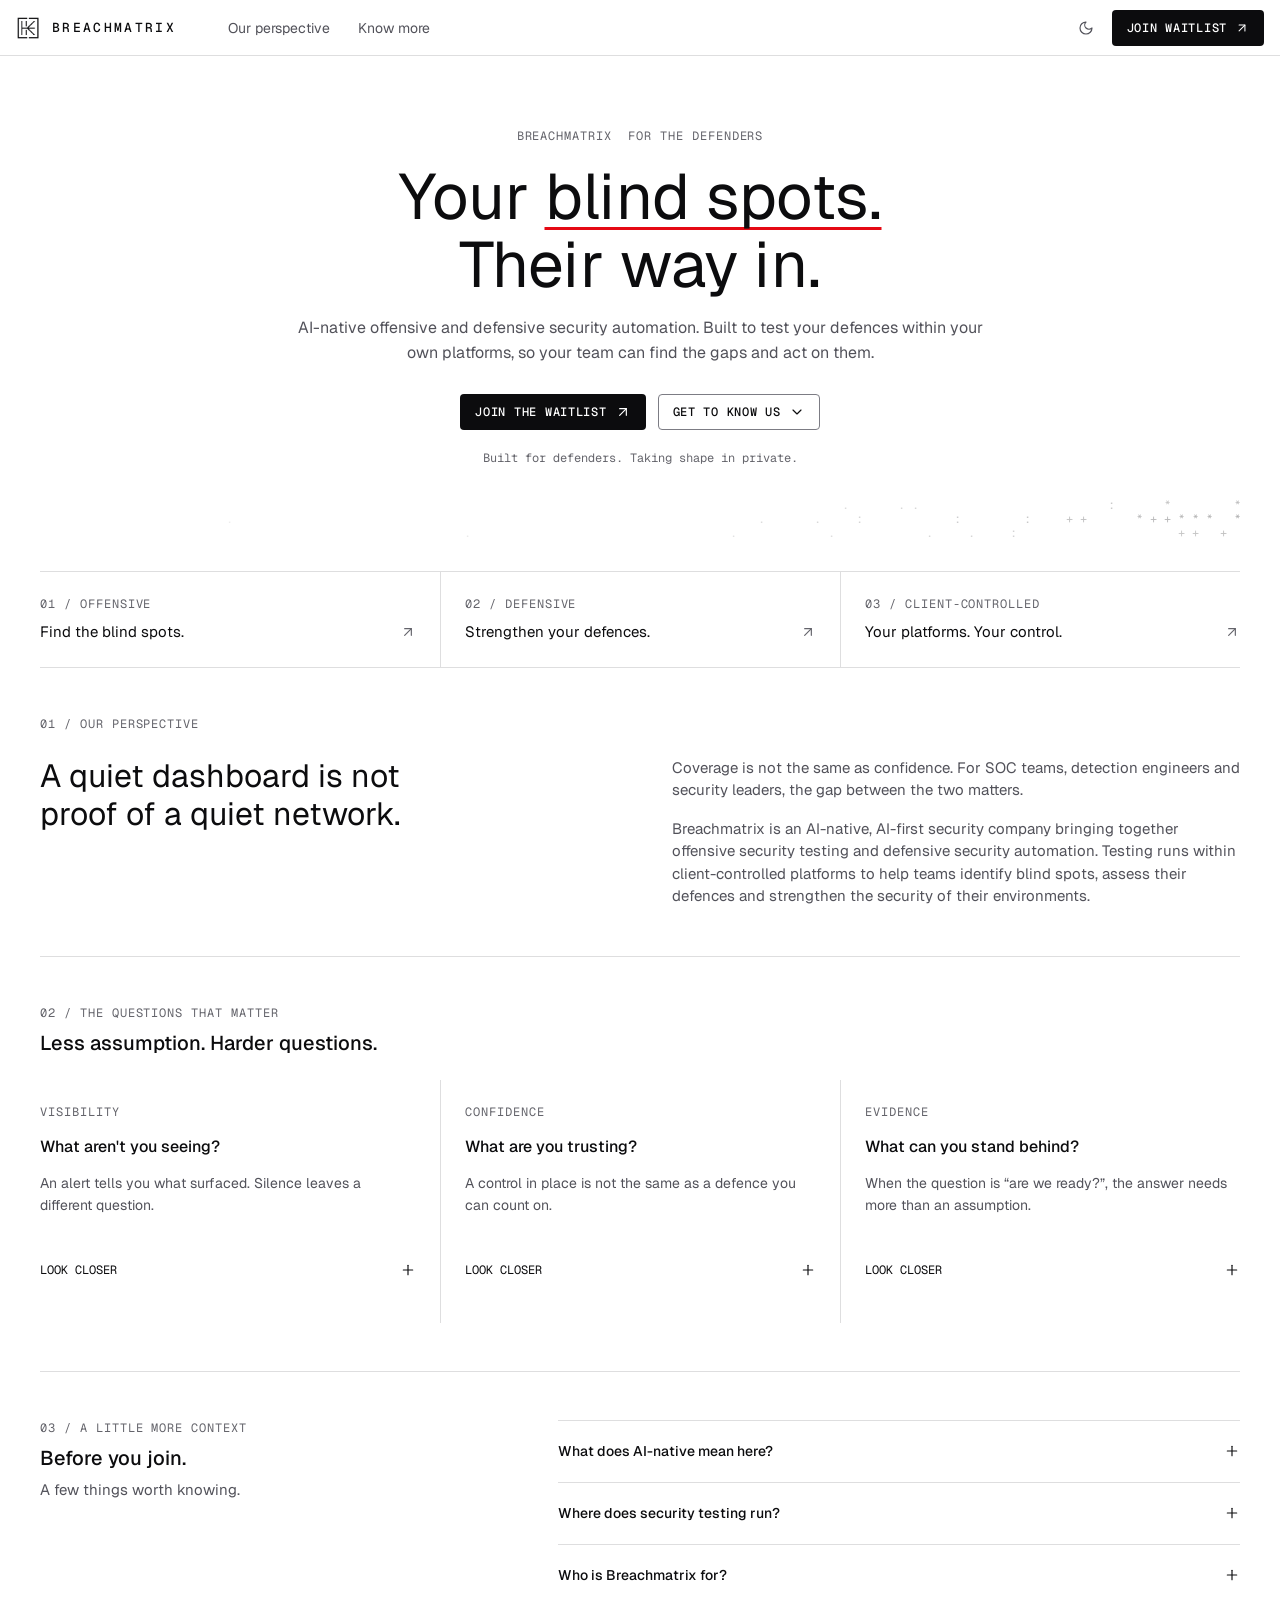
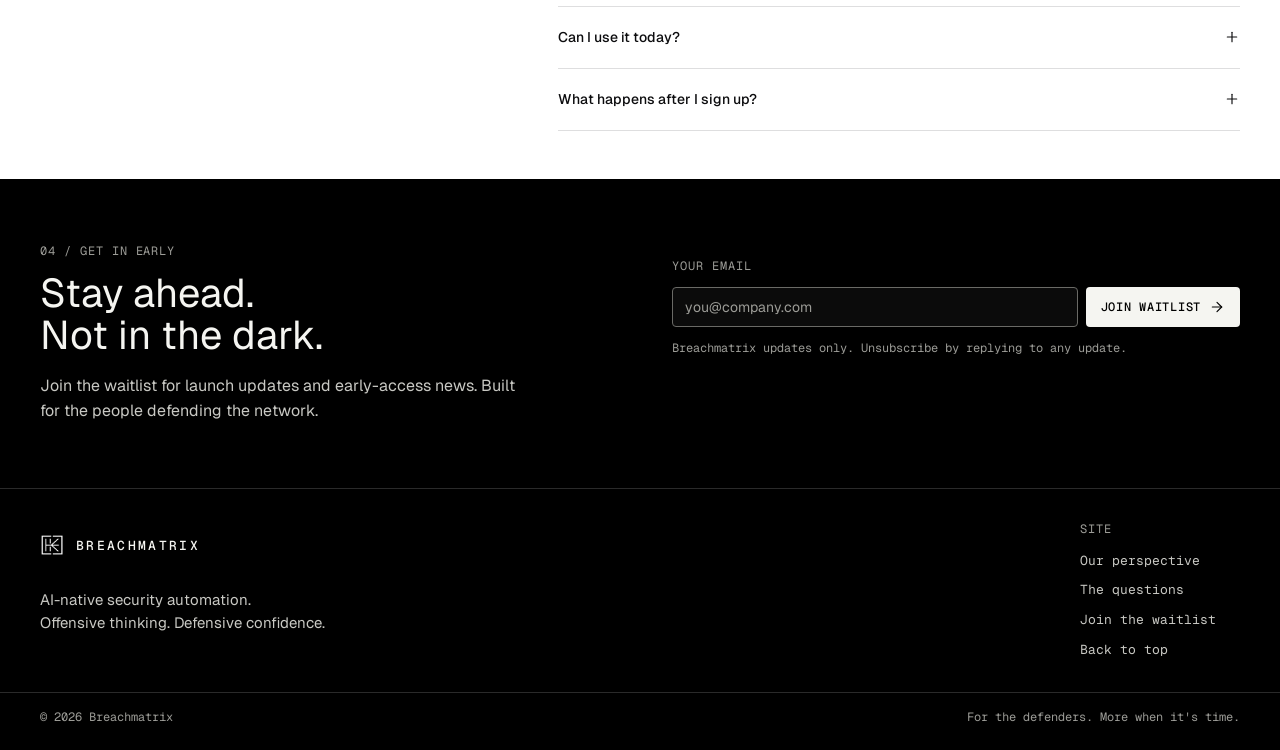
==== commit 34217cf9: "Improve Breachmatrix landing page and waitlist experience" ====
--- a/site/index.html
+++ b/site/index.html
@@ -3,17 +3,58 @@
 <head>
   <meta charset="utf-8" />
   <meta name="viewport" content="width=device-width, initial-scale=1" />
-  <title>Breachmatrix · Your blind spots. Their way in.</title>
-  <meta name="description" content="A quiet dashboard is not proof of a quiet network. Breachmatrix is taking shape for the people defending it. Application not yet public." />
+  <title>Breachmatrix | AI-Native Security Automation &amp; Testing</title>
+  <meta name="description" content="Breachmatrix is an AI-native company building offensive and defensive security automation and testing within client-controlled platforms. Join the waitlist." />
   <link rel="canonical" href="https://breachmatrix.com/" />
   <meta property="og:type" content="website" />
   <meta property="og:url" content="https://breachmatrix.com/" />
   <meta property="og:site_name" content="Breachmatrix" />
-  <meta property="og:title" content="Breachmatrix · Your blind spots. Their way in." />
-  <meta property="og:description" content="For the people defending the network. Not yet public. Not standing still." />
+  <meta property="og:title" content="Breachmatrix | AI-Native Security Automation &amp; Testing" />
+  <meta property="og:description" content="AI-first offensive and defensive security automation and testing within client-controlled platforms. Built to help teams find gaps and strengthen their defences." />
   <meta property="og:image" content="https://breachmatrix.com/brand/hosakai-monogram-black.png" />
   <meta property="og:image:alt" content="Breachmatrix monogram" />
   <meta name="twitter:card" content="summary" />
+  <meta name="twitter:title" content="Breachmatrix | AI-Native Security Automation &amp; Testing" />
+  <meta name="twitter:description" content="AI-first offensive and defensive security automation and testing within client-controlled platforms. Join the Breachmatrix waitlist." />
+  <script type="application/ld+json">
+    {
+      "@context": "https://schema.org",
+      "@graph": [
+        {
+          "@type": "Organization",
+          "@id": "https://breachmatrix.com/#organization",
+          "name": "Breachmatrix",
+          "url": "https://breachmatrix.com/",
+          "description": "Breachmatrix is an AI-native, AI-first security company building offensive and defensive security automation and testing within client-controlled platforms.",
+          "knowsAbout": [
+            "Offensive security",
+            "Defensive security",
+            "Security automation",
+            "Automated security testing",
+            "AI-native cybersecurity"
+          ]
+        },
+        {
+          "@type": "WebSite",
+          "@id": "https://breachmatrix.com/#website",
+          "url": "https://breachmatrix.com/",
+          "name": "Breachmatrix",
+          "publisher": { "@id": "https://breachmatrix.com/#organization" },
+          "inLanguage": "en"
+        },
+        {
+          "@type": "WebPage",
+          "@id": "https://breachmatrix.com/#webpage",
+          "url": "https://breachmatrix.com/",
+          "name": "Breachmatrix | AI-Native Security Automation & Testing",
+          "description": "AI-first offensive and defensive security automation and testing within client-controlled platforms. Breachmatrix is in development; join the waitlist for launch updates.",
+          "isPartOf": { "@id": "https://breachmatrix.com/#website" },
+          "about": { "@id": "https://breachmatrix.com/#organization" },
+          "inLanguage": "en"
+        }
+      ]
+    }
+  </script>
   <link rel="icon" type="image/png" href="brand/hosakai-monogram-black.png" media="(prefers-color-scheme: light)" />
   <link rel="icon" type="image/png" href="brand/hosakai-monogram-white.png" media="(prefers-color-scheme: dark)" />
   <script>
@@ -29,7 +70,7 @@
   <link rel="stylesheet" href="css/shell.css" />
   <link rel="stylesheet" href="css/ice-kit.css" />
   <link rel="stylesheet" href="css/patterns.css" />
-  <link rel="stylesheet" href="css/site.css?v=prelaunch-1" />
+  <link rel="stylesheet" href="css/site.css?v=prelaunch-3" />
 </head>
 <body id="top">
 <a class="ds-btn ds-btn--secondary site-skip" href="#main">Skip to content</a>
@@ -43,7 +84,7 @@
   <nav class="site-nav" aria-label="Main">
     <ul>
       <li><a class="shell-tabs__link" href="#perspective">Our perspective</a></li>
-      <li><a class="shell-tabs__link" href="#questions">The questions</a></li>
+      <li><a class="shell-tabs__link" href="#questions">Know more</a></li>
     </ul>
   </nav>
   <div class="shell-header__spacer"></div>
@@ -52,7 +93,7 @@
       <i data-lucide="moon" width="16" height="16" stroke-width="1.75"></i>
       <i data-lucide="sun" width="16" height="16" stroke-width="1.75"></i>
     </button>
-    <a class="ds-btn ds-btn--primary" href="#launch">What's next</a>
+    <a class="ds-btn ds-btn--primary" href="#launch">Join waitlist <i data-lucide="arrow-up-right" width="14" height="14" aria-hidden="true"></i></a>
   </div>
 </header>
 
@@ -60,76 +101,121 @@
 <div class="site-page">
 
   <section class="ice-hero" aria-labelledby="hero-title">
-    <div>
+    <div class="site-hero__copy">
       <p class="ds-label ice-eyebrow"><span>Breachmatrix</span><span>For the defenders</span></p>
       <h1 class="ice-h1" id="hero-title">Your <em>blind spots.</em><br />Their way in.</h1>
-      <p class="ice-lede">You see the alerts. You know the stakes. It's what you don't see that should keep you asking questions.</p>
+      <p class="ice-lede">AI-native offensive and defensive security automation. Built to test your defences within your own platforms, so your team can find the gaps and act on them.</p>
       <div class="ice-actions site-hero__actions">
-        <a class="ds-btn ds-btn--primary" href="#perspective">Explore the thinking</a>
-        <span class="ds-label">Application not yet public</span>
+        <a class="ds-btn ds-btn--primary" href="#launch">Join the waitlist <i data-lucide="arrow-up-right" width="16" height="16" aria-hidden="true"></i></a>
+        <a class="ds-btn ds-btn--secondary" href="#perspective">Get to know us <i data-lucide="chevron-down" width="16" height="16" aria-hidden="true"></i></a>
       </div>
+      <p class="ds-id site-hero__note">Built for defenders. Taking shape in private.</p>
     </div>
     <div class="site-hero__ice">
       <canvas aria-hidden="true" class="ice-patch" data-ice="drift" data-ice-amount="0.9"></canvas>
     </div>
-  </section>
-
-  <section class="site-section" id="perspective" aria-labelledby="problem-title">
+    <div class="site-pillars" aria-label="Our focus">
+      <a href="#questions"><span class="ds-label">01 / Offensive</span><span>Find the blind spots.</span><i data-lucide="arrow-up-right" width="16" height="16" aria-hidden="true"></i></a>
+      <a href="#questions"><span class="ds-label">02 / Defensive</span><span>Strengthen your defences.</span><i data-lucide="arrow-up-right" width="16" height="16" aria-hidden="true"></i></a>
+      <a href="#perspective"><span class="ds-label">03 / Client-controlled</span><span>Your platforms. Your control.</span><i data-lucide="arrow-up-right" width="16" height="16" aria-hidden="true"></i></a>
+    </div>
+  </section>
+
+  <section class="site-section site-perspective" id="perspective" aria-labelledby="problem-title" data-reveal>
     <p class="ds-label">01 / Our perspective</p>
     <h2 class="site-display" id="problem-title">A quiet dashboard is not proof of a quiet network.</h2>
-    <p class="site-lede">Coverage is not the same as confidence. For SOC teams, detection engineers and security leaders, the gap between the two matters.</p>
-  </section>
-
-  <section class="site-section" id="questions" aria-labelledby="questions-title">
+    <div class="site-perspective__copy">
+      <p class="site-lede">Coverage is not the same as confidence. For SOC teams, detection engineers and security leaders, the gap between the two matters.</p>
+      <p class="site-lede">Breachmatrix is an AI-native, AI-first security company bringing together offensive security testing and defensive security automation. Testing runs within client-controlled platforms to help teams identify blind spots, assess their defences and strengthen the security of their environments.</p>
+    </div>
+  </section>
+
+  <section class="site-section" id="questions" aria-labelledby="questions-title" data-reveal>
     <div class="site-section__head">
       <p class="ds-label">02 / The questions that matter</p>
       <h2 class="site-h2" id="questions-title">Less assumption. Harder questions.</h2>
     </div>
     <div class="site-questions">
-      <article class="ds-panel site-question">
+      <article class="site-question">
         <p class="ds-label">Visibility</p>
         <h3 class="site-question__title">What aren't you seeing?</h3>
         <p class="site-question__body">An alert tells you what surfaced. Silence leaves a different question.</p>
+        <details class="site-detail">
+          <summary>Look closer <i data-lucide="plus" width="16" height="16" aria-hidden="true"></i></summary>
+          <p>We start with what falls between the alerts: the activity that never becomes a signal, and the gaps a dashboard alone cannot explain.</p>
+        </details>
       </article>
-      <article class="ds-panel site-question">
+      <article class="site-question">
         <p class="ds-label">Confidence</p>
         <h3 class="site-question__title">What are you trusting?</h3>
         <p class="site-question__body">A control in place is not the same as a defence you can count on.</p>
+        <details class="site-detail">
+          <summary>Look closer <i data-lucide="plus" width="16" height="16" aria-hidden="true"></i></summary>
+          <p>Installed is a starting point, not an answer. The question is whether your defences hold up where your team needs them most.</p>
+        </details>
       </article>
-      <article class="ds-panel site-question">
+      <article class="site-question">
         <p class="ds-label">Evidence</p>
         <h3 class="site-question__title">What can you stand behind?</h3>
         <p class="site-question__body">When the question is “are we ready?”, the answer needs more than an assumption.</p>
+        <details class="site-detail">
+          <summary>Look closer <i data-lucide="plus" width="16" height="16" aria-hidden="true"></i></summary>
+          <p>Confidence should have something behind it: evidence your team can examine, discuss and use to decide what needs attention next.</p>
+        </details>
       </article>
     </div>
   </section>
 
+  <section class="site-section site-faq" aria-labelledby="faq-title" data-reveal>
+    <div class="site-section__head">
+      <p class="ds-label">03 / A little more context</p>
+      <h2 class="site-h2" id="faq-title">Before you join.</h2>
+      <p class="site-lede">A few things worth knowing.</p>
+    </div>
+    <div class="site-faq__list">
+      <details class="site-detail">
+        <summary>What does AI-native mean here? <i data-lucide="plus" width="16" height="16" aria-hidden="true"></i></summary>
+        <p>AI is central to how we build Breachmatrix, not an add-on. Our focus is AI-first automation for offensive and defensive security testing, helping teams identify gaps and improve their defences.</p>
+      </details>
+      <details class="site-detail">
+        <summary>Where does security testing run? <i data-lucide="plus" width="16" height="16" aria-hidden="true"></i></summary>
+        <p>Security testing runs within client-controlled platforms. Breachmatrix is built to help secure those environments while clients retain control of their platforms.</p>
+      </details>
+      <details class="site-detail">
+        <summary>Who is Breachmatrix for? <i data-lucide="plus" width="16" height="16" aria-hidden="true"></i></summary>
+        <p>SOC teams, detection engineers and security leaders who want to question their coverage, not just count their alerts.</p>
+      </details>
+      <details class="site-detail">
+        <summary>Can I use it today? <i data-lucide="plus" width="16" height="16" aria-hidden="true"></i></summary>
+        <p>Not yet. Breachmatrix is in development. Join the waitlist to hear when there is something ready to try; we are not announcing a launch date yet.</p>
+      </details>
+      <details class="site-detail">
+        <summary>What happens after I sign up? <i data-lucide="plus" width="16" height="16" aria-hidden="true"></i></summary>
+        <p>We will keep your email for Breachmatrix updates and early-access news. Joining does not create an account or guarantee access.</p>
+      </details>
+    </div>
+  </section>
+
 </div>
 
-    <section class="hk-theme-dark site-close" id="launch" aria-labelledby="launch-title">
-    <div class="site-close__floor"><canvas aria-hidden="true" class="ice-patch" data-ice="rise" data-ice-amount="1"></canvas></div>
-    <svg class="site-close__lines" aria-hidden="true" focusable="false" viewBox="0 0 1000 1000" preserveAspectRatio="none">
-      <g class="site-close__walls">
-        <rect x="0.5" y="0.5" width="999" height="999" />
-        <rect x="87.5" y="63" width="825" height="853" />
-        <rect x="155" y="111.6" width="690" height="739.6" />
-        <rect x="205" y="147.6" width="590" height="655.6" />
-        <line x1="0" y1="0" x2="250" y2="180" />
-        <line x1="1000" y1="0" x2="750" y2="180" />
-        <line x1="0" y1="1000" x2="250" y2="760" />
-        <line x1="1000" y1="1000" x2="750" y2="760" />
-        <line x1="500" y1="0" x2="500" y2="180" />
-        <line x1="500" y1="760" x2="500" y2="1000" />
-      </g>
-      <rect class="site-close__door" x="250" y="180" width="500" height="580" />
-    </svg>
+  <section class="hk-theme-dark site-close" id="launch" aria-labelledby="launch-title">
     <div class="site-close__body">
-      <p class="ds-label">03 / What's next</p>
-      <h2 class="ice-h1 site-close__title" id="launch-title">Not yet public.<br />Not standing still.</h2>
-      <p class="ice-lede site-close__lede">Breachmatrix is taking shape. The application stays under wraps for now. The questions shouldn't.</p>
-      <div class="ice-actions site-close__actions">
-        <a class="ds-btn ds-btn--secondary" href="#questions">Keep asking questions</a>
+      <div class="site-close__intro">
+        <p class="ds-label">04 / Get in early</p>
+        <h2 class="ice-h1 site-close__title" id="launch-title">Stay ahead.<br />Not in the dark.</h2>
+        <p class="ice-lede site-close__lede">Join the waitlist for launch updates and early-access news. Built for the people defending the network.</p>
       </div>
+      <form class="site-waitlist" id="waitlist-form" action="https://formsubmit.co/xenonlabs01@gmail.com" method="POST">
+        <input type="hidden" name="_subject" value="Breachmatrix waitlist signup" />
+        <input type="text" name="_honey" class="site-honeypot" tabindex="-1" autocomplete="off" aria-hidden="true" />
+        <label class="ds-label" for="waitlist-email">Your email</label>
+        <div class="site-waitlist__row">
+          <input class="ds-input" id="waitlist-email" type="email" name="email" placeholder="you@company.com" autocomplete="email" maxlength="254" required aria-describedby="waitlist-note waitlist-status" />
+          <button class="ds-btn ds-btn--primary" type="submit">Join waitlist <i data-lucide="arrow-right" width="16" height="16" aria-hidden="true"></i></button>
+        </div>
+        <p class="ds-id" id="waitlist-note">Breachmatrix updates only. Unsubscribe by replying to any update.</p>
+        <p class="site-waitlist__status" id="waitlist-status" role="status" aria-live="polite"></p>
+      </form>
     </div>
   </section>
 
@@ -142,18 +228,14 @@
         <img src="brand/hosakai-monogram-white.png" alt="" width="24" height="24" />
         <span class="shell-brand__word">BREACHMATRIX</span>
       </p>
-      <dl class="site-foot__def">
-        <dt><span class="site-foot__word">breach</span> <span class="ds-id">/briːtʃ/ noun</span></dt>
-        <dd><span class="ds-id">1</span><span>A gap in a wall or a line of defence.</span></dd>
-        <dd><span class="ds-id">2</span><span>The place where an attacker gets through.</span></dd>
-      </dl>
+      <p class="site-lede">AI-native security automation.<br />Offensive thinking. Defensive confidence.</p>
     </div>
     <nav class="site-foot__nav" aria-label="Footer">
       <p class="ds-label">Site</p>
       <ul>
         <li><a href="#perspective">Our perspective</a></li>
         <li><a href="#questions">The questions</a></li>
-        <li><a href="#launch">What's next</a></li>
+        <li><a href="#launch">Join the waitlist</a></li>
         <li><a href="#top">Back to top</a></li>
       </ul>
     </nav>
@@ -166,6 +248,7 @@
 
 <script src="js/icons.js"></script>
 <script src="js/hosakai-ice.js?v=prelaunch-1"></script>
+<script src="js/site.js?v=prelaunch-2"></script>
 <script>
   // The theme switch: one button in the bar, remembered by HosakaiIce.setTheme.
   (function () {
--- a/site/css/site.css
+++ b/site/css/site.css
@@ -1,11 +1,11 @@
 /* Breachmatrix prelaunch site. Load after the shared design-system styles. */
 .ice-hero {
   display: grid;
-  grid-template-columns: minmax(0, 1.05fr) minmax(0, 0.95fr);
-  align-items: center;
-  gap: 40px;
-  min-height: 480px;
-  padding: 32px 0 32px;
+  grid-template-columns: minmax(0, 1fr);
+  position: relative;
+  align-items: center;
+  gap: 32px;
+  padding: 48px 0 0;
 }
 
 .ice-eyebrow {
@@ -17,8 +17,8 @@
 
 .ice-h1 {
   margin: 18px 0 0;
-  font: 400 clamp(32px, 3.6vw, 54px)/1.06 var(--font-sans);
-  letter-spacing: -0.035em;
+  font: 400 64px/1.06 var(--font-sans);
+  letter-spacing: 0;
   color: var(--fg-1);
   text-wrap: balance;
   outline: none;
@@ -52,7 +52,7 @@
 
 /* ── 2. Public-site glue ── */
 
-html { scroll-padding-top: var(--header-h); }
+html { scroll-padding-top: calc(var(--header-h) + 24px); scroll-behavior: smooth; }
 
 /* Skip link: off screen until it has focus. */
 .site-skip {
@@ -114,15 +114,15 @@
 
 /* Page width and padding: the page area's numbers from typography-layout.md. */
 .site-page {
-  max-width: 1440px;
+  max-width: 1280px;
   margin: 0 auto;
-  padding: 24px;
+  padding: 24px 40px 0;
 }
 
 .site-section {
   display: grid;
   gap: 24px;
-  padding: 40px 0;
+  padding: 48px 0;
   border-top: 1px solid var(--border);
 }
 
@@ -130,6 +130,7 @@
 
 .site-section__head {
   display: grid;
+  align-content: start;
   gap: 8px;
 }
 
@@ -146,20 +147,37 @@
   text-wrap: pretty;
 }
 
-/* Hero: the right column is empty space, filled with ice. */
-.site-hero__actions { align-items: center; gap: 24px; }
+.site-hero__actions { align-items: center; justify-content: center; gap: 12px; }
+
+.site-hero__copy { position: relative; width: 100%; max-width: 880px; margin: 0 auto; text-align: center; }
+.site-hero__copy .ice-eyebrow { justify-content: center; }
+.site-hero__copy .ice-lede { max-width: 64ch; margin-left: auto; margin-right: auto; }
+.site-hero__note { margin-top: 20px; color: var(--fg-3); }
 
 .site-hero__ice {
   position: relative;
-  align-self: stretch;
-  min-height: 240px;
-}
+  height: 40px;
+  pointer-events: none;
+}
+
+.site-pillars { display: grid; grid-template-columns: repeat(3, minmax(0, 1fr)); border-top: 1px solid var(--border); }
+.site-pillars a { display: grid; grid-template-columns: minmax(0, 1fr) 16px; gap: 8px 16px; padding: 24px; border-left: 1px solid var(--border); color: var(--fg-1); transition: background-color var(--motion-fast); }
+.site-pillars a:first-child { border-left: 0; padding-left: 0; }
+.site-pillars a:last-child { padding-right: 0; }
+.site-pillars .ds-label { grid-column: 1 / -1; }
+.site-pillars a > span:not(.ds-label) { font: 400 15px/1.5 var(--font-sans); }
+.site-pillars svg { align-self: center; color: var(--fg-3); }
+.site-pillars a:hover { background: var(--surface-2); }
+.site-pillars a:focus-visible { outline: 2px solid var(--focus); outline-offset: -2px; }
+.site-perspective { grid-template-columns: minmax(0, 1fr) minmax(0, 1fr); column-gap: 64px; }
+.site-perspective > .ds-label { grid-column: 1 / -1; }
+.site-perspective__copy { display: grid; align-content: start; gap: 16px; }
 
 /* The problem: one sentence at the display size (sign-in headline). */
 .site-display {
-  max-width: 32ch;
-  font: 300 40px/1.1 var(--font-sans);
-  letter-spacing: -0.03em;
+  max-width: 24ch;
+  font: 400 32px/1.2 var(--font-sans);
+  letter-spacing: 0;
   color: var(--fg-1);
   text-wrap: balance;
 }
@@ -168,14 +186,43 @@
 .site-questions {
   display: grid;
   grid-template-columns: repeat(3, minmax(0, 1fr));
+  gap: 0;
+}
+
+.site-question {
+  display: grid;
+  align-content: start;
   gap: 16px;
-}
-
-.site-question {
-  display: grid;
-  align-content: start;
-  gap: 8px;
-}
+  padding: 24px;
+  border-left: 1px solid var(--border);
+}
+
+.site-question:first-child { padding-left: 0; border-left: 0; }
+.site-question:last-child { padding-right: 0; }
+
+.site-detail { border-bottom: 1px solid var(--border); }
+.site-detail summary {
+  display: flex;
+  justify-content: space-between;
+  align-items: center;
+  gap: 24px;
+  padding: 20px 0;
+  list-style: none;
+  cursor: pointer;
+  color: var(--fg-1);
+  font: 500 14px/1.5 var(--font-sans);
+}
+.site-detail summary::-webkit-details-marker { display: none; }
+.site-detail summary:hover { color: var(--fg-2); }
+.site-detail summary:focus-visible { outline: 2px solid var(--focus); outline-offset: 4px; }
+.site-detail summary svg { flex-shrink: 0; }
+.site-detail[open] summary svg { transform: rotate(45deg); }
+.site-detail p { padding-bottom: 24px; color: var(--fg-2); font: 400 14px/1.6 var(--font-sans); }
+.site-detail[open] p { animation: site-arrive var(--motion-base) var(--ease-out); }
+.site-question .site-detail { margin-top: 8px; border-bottom: 0; }
+.site-question .site-detail summary { font: 400 12px/1.5 var(--font-mono); text-transform: uppercase; }
+.site-faq { grid-template-columns: minmax(0, 0.8fr) minmax(0, 1.2fr); gap: 64px; padding: 48px 0; }
+.site-faq__list .site-detail:first-child { border-top: 1px solid var(--border); }
 
 .site-question__title {
   font: 500 16px/1.3 var(--font-sans);
@@ -187,57 +234,39 @@
   color: var(--fg-2);
 }
 
-/* Final call to action: a closing scene, after memorable.sh. Black in both
-   themes through .hk-theme-dark (tokens.css), as the sign-in brand panel is.
-   The corridor is 1px hairlines; the door is the empty space the words sit in. */
 .site-close {
-  position: relative;
-  min-height: 680px;
-  overflow: hidden;
   background: var(--bg);
   color: var(--fg-1);
 }
 
-.site-close__lines {
-  position: absolute;
-  inset: 0;
-  width: 100%;
-  height: 100%;
-  fill: none;
-  pointer-events: none;
-}
-
-.site-close__lines * { vector-effect: non-scaling-stroke; }
-.site-close__walls { stroke: var(--border); stroke-width: 1; }
-.site-close__door { stroke: var(--border-control); stroke-width: 1; }
-
-/* The floor: ice rising under the door, thick at the bottom edge. */
-.site-close__floor {
-  position: absolute;
-  left: 0;
-  right: 0;
-  bottom: 0;
-  height: 24%;
-}
-
-/* The door: x 25–75%, y 18–76% of the scene, matching the SVG. */
 .site-close__body {
-  position: absolute;
-  top: 18%;
-  bottom: 24%;
-  left: 25%;
-  right: 25%;
-  display: flex;
-  flex-direction: column;
-  align-items: center;
-  justify-content: center;
-  padding: 24px;
-  text-align: center;
-}
-
-.site-close__title { margin-top: 12px; }
-.site-close__lede { margin-left: auto; margin-right: auto; }
-.site-close__actions { justify-content: center; }
+  max-width: 1280px;
+  margin: 0 auto;
+  display: grid;
+  grid-template-columns: minmax(0, 1fr) minmax(0, 1fr);
+  align-items: center;
+  gap: 64px;
+  padding: 64px 40px;
+}
+
+.site-close__title { margin-top: 12px; font-size: 40px; }
+.site-close__lede { max-width: 44ch; }
+
+.site-waitlist { width: 100%; display: grid; gap: 12px; margin: 0; text-align: left; }
+.site-waitlist__row { display: flex; gap: 8px; }
+.site-waitlist__row .ds-input { min-width: 0; flex: 1; width: 100%; height: 40px; background: var(--surface); color: var(--fg-1); border: 1px solid var(--border-control); border-radius: var(--r-control); padding: 0 12px; font: 400 14px/1.4 var(--font-sans); }
+.site-waitlist__row .ds-input:focus-visible { outline: 2px solid var(--focus); outline-offset: 2px; }
+.site-waitlist__row .ds-btn { min-height: 40px; flex-shrink: 0; }
+.site-waitlist .ds-id { color: var(--fg-3); font-size: 12px; line-height: 1.5; }
+.site-waitlist__status { min-height: 40px; font: 400 13px/1.5 var(--font-sans); color: var(--fg-2); }
+.site-waitlist__status.is-error { color: var(--red-text); }
+.site-waitlist button:disabled { cursor: wait; opacity: 0.6; }
+.site-honeypot { display: none; }
+
+@keyframes site-arrive { from { opacity: 0; } to { opacity: 1; } }
+.site-hero__copy { animation: site-arrive var(--motion-slow) var(--ease-out); }
+[data-reveal].is-waiting { opacity: 0; }
+[data-reveal].is-revealed { animation: site-arrive var(--motion-slow) var(--ease-out); }
 
 /* Footer: the closing scene continues, quiet and mono. */
 .site-foot {
@@ -248,9 +277,9 @@
 
 .site-foot__inner,
 .site-foot__base {
-  max-width: 1440px;
+  max-width: 1280px;
   margin: 0 auto;
-  padding: 40px 24px;
+  padding: 32px 40px;
 }
 
 .site-foot__inner {
@@ -270,30 +299,6 @@
   display: flex;
   align-items: center;
   gap: 12px;
-}
-
-.site-foot__def dt {
-  display: flex;
-  align-items: baseline;
-  gap: 12px;
-  padding-bottom: 8px;
-  border-bottom: 1px solid var(--border);
-}
-
-.site-foot__word {
-  font: 300 40px/1 var(--font-sans);
-  letter-spacing: -0.03em;
-}
-
-.site-foot__def dd {
-  display: flex;
-  align-items: baseline;
-  gap: 24px;
-  margin: 0;
-  padding: 10px 0;
-  border-bottom: 1px solid var(--border);
-  font: 400 14px/1.55 var(--font-sans);
-  color: var(--fg-2);
 }
 
 .site-foot__nav {
@@ -337,23 +342,39 @@
 }
 
 @media (max-width: 980px) {
-  .site-questions { grid-template-columns: minmax(0, 1fr); }
+  .site-perspective, .site-faq, .site-close__body { column-gap: 32px; }
+  .site-waitlist__row { flex-direction: column; }
 }
 
 @media (max-width: 760px) {
-  .site-page { padding: 16px; }
+  .site-page { padding: 16px 20px 0; }
   .site-bar { gap: 12px; }
   .site-nav { display: none; }
-  .ice-hero { grid-template-columns: minmax(0, 1fr); }
-  .site-hero__ice { min-height: 140px; }
-  .site-display { font-size: 32px; }
-  .site-close { min-height: 0; border-top: 1px solid var(--border); }
-  .site-close__lines { display: none; }
-  .site-close__floor { height: 120px; }
-  .site-close__body { position: relative; inset: auto; padding: 64px 16px 152px; }
-  .site-foot__inner, .site-foot__base { padding-left: 16px; padding-right: 16px; }
+  .ice-hero { padding: 32px 0 0; gap: 24px; }
+  .ice-h1 { font-size: 40px; }
+  .site-hero__ice { height: 24px; }
+  .site-hero__copy .ice-lede { font-size: 15px; }
+  .site-hero__actions { gap: 8px; }
+  .site-section { padding: 32px 0; }
+  .site-pillars { grid-template-columns: minmax(0, 1fr); }
+  .site-pillars a, .site-pillars a:first-child, .site-pillars a:last-child { padding: 16px 0; border-left: 0; border-top: 1px solid var(--border); }
+  .site-pillars a:first-child { border-top: 0; }
+  .site-perspective, .site-faq, .site-close__body { grid-template-columns: minmax(0, 1fr); gap: 24px; }
+  .site-questions { grid-template-columns: minmax(0, 1fr); }
+  .site-question, .site-question:first-child, .site-question:last-child { padding: 20px 0; border-left: 0; border-bottom: 1px solid var(--border); }
+  .site-question:last-child { border-bottom: 0; padding-bottom: 0; }
+  .site-close__body { padding: 40px 20px 24px; }
+  .site-close__title { font-size: 32px; }
+  .site-foot__inner, .site-foot__base { padding-left: 20px; padding-right: 20px; }
 }
 
 @media (max-width: 400px) {
   .site-bar .shell-brand__word { display: none; }
-}
+  .site-waitlist__row { flex-direction: column; }
+}
+
+@media (prefers-reduced-motion: reduce) {
+  html { scroll-behavior: auto; }
+  .site-hero__copy, [data-reveal].is-revealed, .site-detail[open] p { animation: none; }
+  [data-reveal].is-waiting { opacity: 1; }
+}
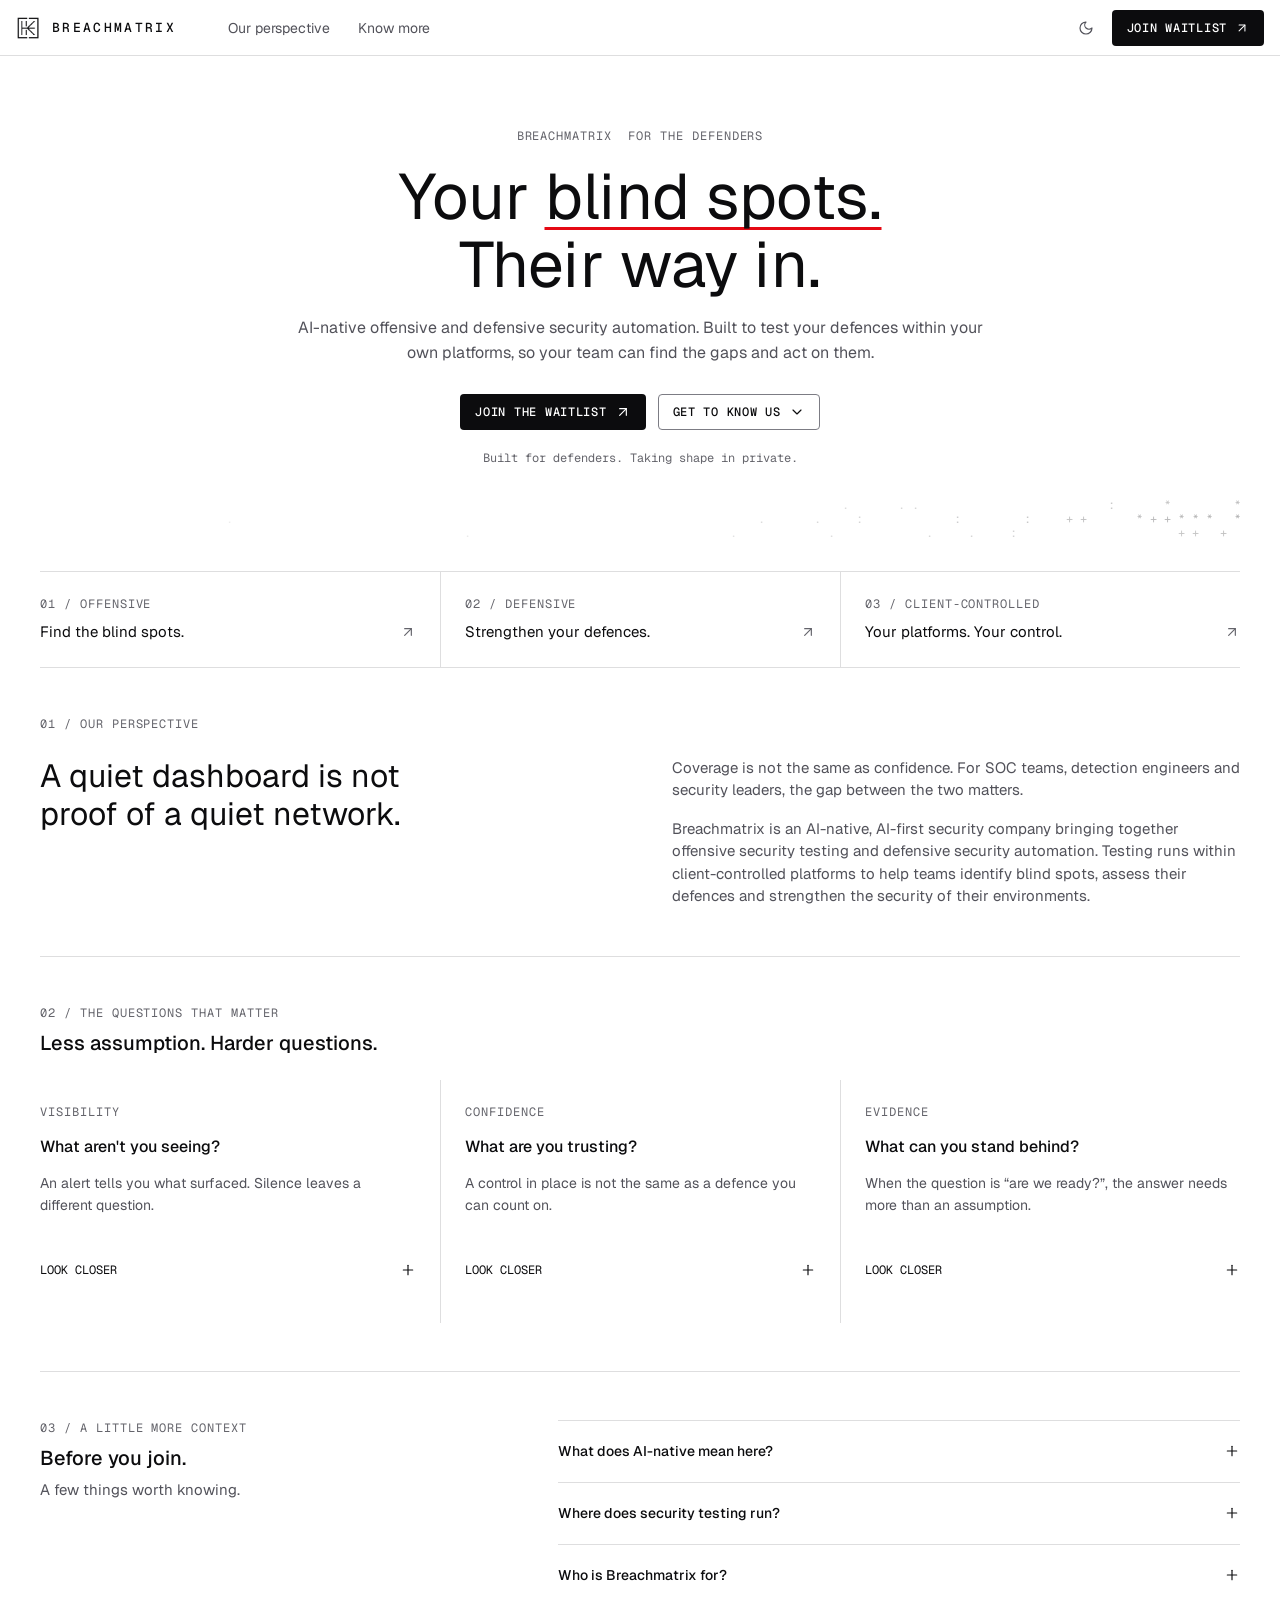
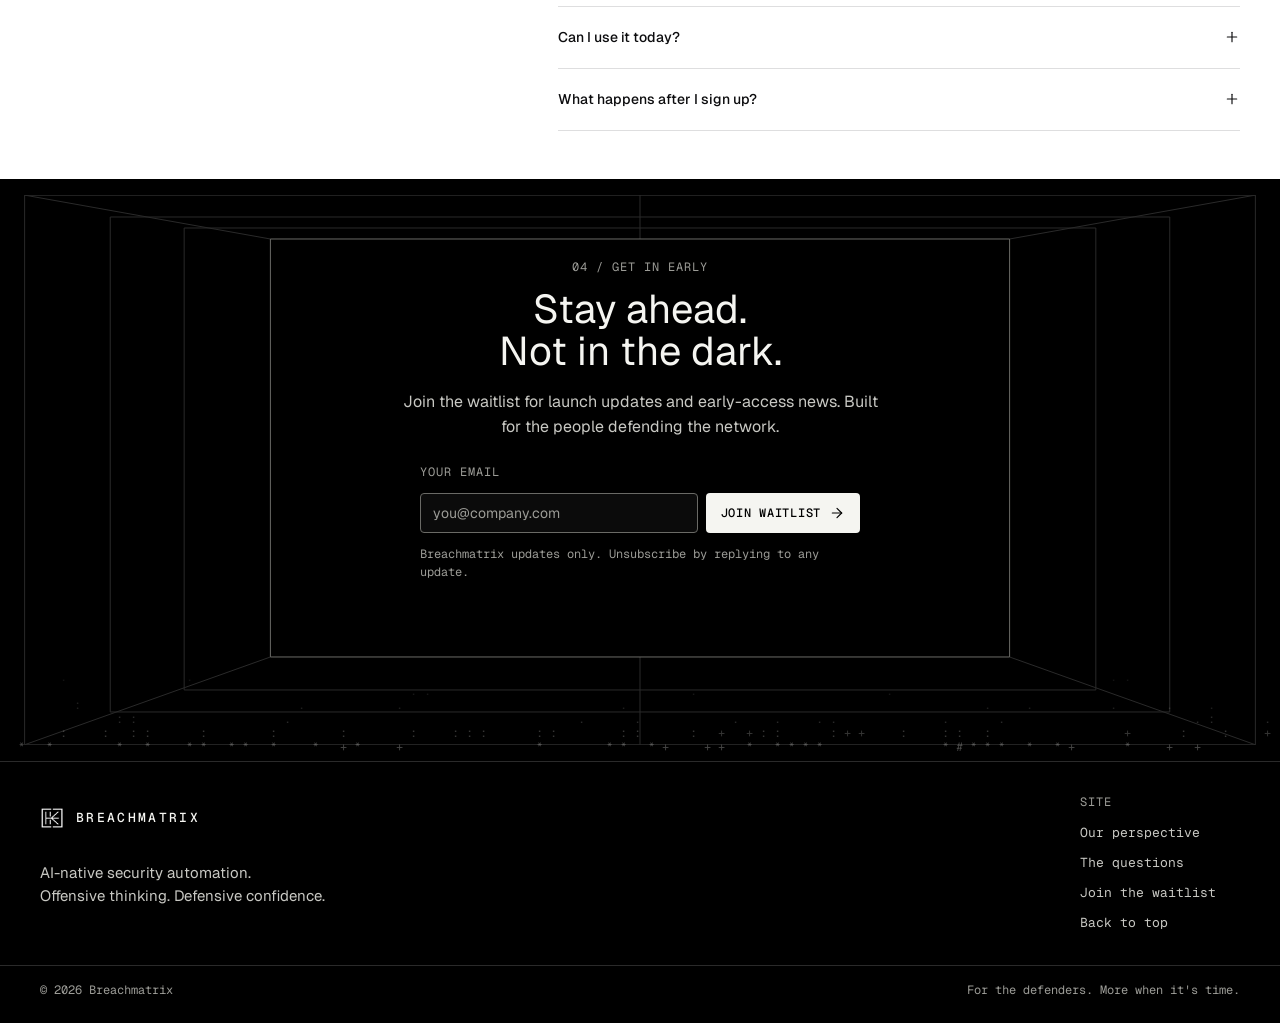
==== commit 339f5606: "Restore framed waitlist scene and animated ice floor" ====
--- a/site/index.html
+++ b/site/index.html
@@ -70,7 +70,7 @@
   <link rel="stylesheet" href="css/shell.css" />
   <link rel="stylesheet" href="css/ice-kit.css" />
   <link rel="stylesheet" href="css/patterns.css" />
-  <link rel="stylesheet" href="css/site.css?v=prelaunch-3" />
+  <link rel="stylesheet" href="css/site.css?v=ice-close-1" />
 </head>
 <body id="top">
 <a class="ds-btn ds-btn--secondary site-skip" href="#main">Skip to content</a>
@@ -199,14 +199,27 @@
 </div>
 
   <section class="hk-theme-dark site-close" id="launch" aria-labelledby="launch-title">
+    <svg class="site-close__lines" aria-hidden="true" focusable="false" viewBox="0 0 1000 1000" preserveAspectRatio="none">
+      <g class="site-close__walls">
+        <rect x="0.5" y="0.5" width="999" height="999" />
+        <rect x="70" y="40" width="860" height="900" />
+        <rect x="130" y="60" width="740" height="840" />
+        <line x1="0" y1="0" x2="200" y2="80" />
+        <line x1="1000" y1="0" x2="800" y2="80" />
+        <line x1="0" y1="1000" x2="200" y2="840" />
+        <line x1="1000" y1="1000" x2="800" y2="840" />
+        <line x1="500" y1="0" x2="500" y2="80" />
+        <line x1="500" y1="840" x2="500" y2="1000" />
+      </g>
+      <rect class="site-close__door" x="200" y="80" width="600" height="760" />
+    </svg>
     <div class="site-close__body">
       <div class="site-close__intro">
         <p class="ds-label">04 / Get in early</p>
         <h2 class="ice-h1 site-close__title" id="launch-title">Stay ahead.<br />Not in the dark.</h2>
         <p class="ice-lede site-close__lede">Join the waitlist for launch updates and early-access news. Built for the people defending the network.</p>
       </div>
-      <form class="site-waitlist" id="waitlist-form" action="https://formsubmit.co/xenonlabs01@gmail.com" method="POST">
-        <input type="hidden" name="_subject" value="Breachmatrix waitlist signup" />
+      <form class="site-waitlist" id="waitlist-form" action="/api/waitlist" method="POST">
         <input type="text" name="_honey" class="site-honeypot" tabindex="-1" autocomplete="off" aria-hidden="true" />
         <label class="ds-label" for="waitlist-email">Your email</label>
         <div class="site-waitlist__row">
@@ -216,6 +229,9 @@
         <p class="ds-id" id="waitlist-note">Breachmatrix updates only. Unsubscribe by replying to any update.</p>
         <p class="site-waitlist__status" id="waitlist-status" role="status" aria-live="polite"></p>
       </form>
+    </div>
+    <div class="site-close__floor">
+      <canvas aria-hidden="true" class="ice-patch" data-ice="rise" data-ice-amount="1"></canvas>
     </div>
   </section>
 
@@ -248,7 +264,7 @@
 
 <script src="js/icons.js"></script>
 <script src="js/hosakai-ice.js?v=prelaunch-1"></script>
-<script src="js/site.js?v=prelaunch-2"></script>
+<script src="js/site.js?v=waitlist-1"></script>
 <script>
   // The theme switch: one button in the bar, remembered by HosakaiIce.setTheme.
   (function () {
--- a/site/css/site.css
+++ b/site/css/site.css
@@ -235,22 +235,44 @@
 }
 
 .site-close {
+  position: relative;
+  overflow: hidden;
   background: var(--bg);
   color: var(--fg-1);
 }
 
+.site-close__lines {
+  position: absolute;
+  inset: 16px 24px;
+  width: calc(100% - 48px);
+  height: calc(100% - 32px);
+  fill: none;
+  pointer-events: none;
+}
+
+.site-close__lines * { vector-effect: non-scaling-stroke; }
+.site-close__walls { stroke: var(--border); stroke-width: 1; }
+.site-close__door { stroke: var(--border-control); stroke-width: 1; }
+
 .site-close__body {
-  max-width: 1280px;
+  position: relative;
+  width: min(60%, 640px);
   margin: 0 auto;
   display: grid;
-  grid-template-columns: minmax(0, 1fr) minmax(0, 1fr);
+  grid-template-columns: minmax(0, 1fr);
+  justify-items: center;
   align-items: center;
-  gap: 64px;
-  padding: 64px 40px;
+  gap: 24px;
+  padding: 80px 40px 24px;
+  text-align: center;
 }
 
 .site-close__title { margin-top: 12px; font-size: 40px; }
-.site-close__lede { max-width: 44ch; }
+.site-close__lede { max-width: 44ch; margin-left: auto; margin-right: auto; }
+.site-close .site-waitlist { max-width: 440px; }
+.site-close .site-waitlist__row { flex-direction: row; }
+.site-close .site-waitlist__status { text-align: center; }
+.site-close__floor { position: relative; height: 104px; pointer-events: none; }
 
 .site-waitlist { width: 100%; display: grid; gap: 12px; margin: 0; text-align: left; }
 .site-waitlist__row { display: flex; gap: 8px; }
@@ -363,7 +385,12 @@
   .site-questions { grid-template-columns: minmax(0, 1fr); }
   .site-question, .site-question:first-child, .site-question:last-child { padding: 20px 0; border-left: 0; border-bottom: 1px solid var(--border); }
   .site-question:last-child { border-bottom: 0; padding-bottom: 0; }
-  .site-close__body { padding: 40px 20px 24px; }
+  .site-close__body { width: calc(100% - 48px); padding: 48px 20px 16px; }
+  .site-close__lines { inset: 16px 12px; width: calc(100% - 24px); }
+  .site-close__walls rect:not(:first-child), .site-close__walls line, .site-close__door { display: none; }
+  .site-close__floor { height: 80px; }
+  .site-close .site-waitlist__row { flex-direction: column; }
+  .site-close .site-waitlist__row .ds-input { flex: none; }
   .site-close__title { font-size: 32px; }
   .site-foot__inner, .site-foot__base { padding-left: 20px; padding-right: 20px; }
 }
